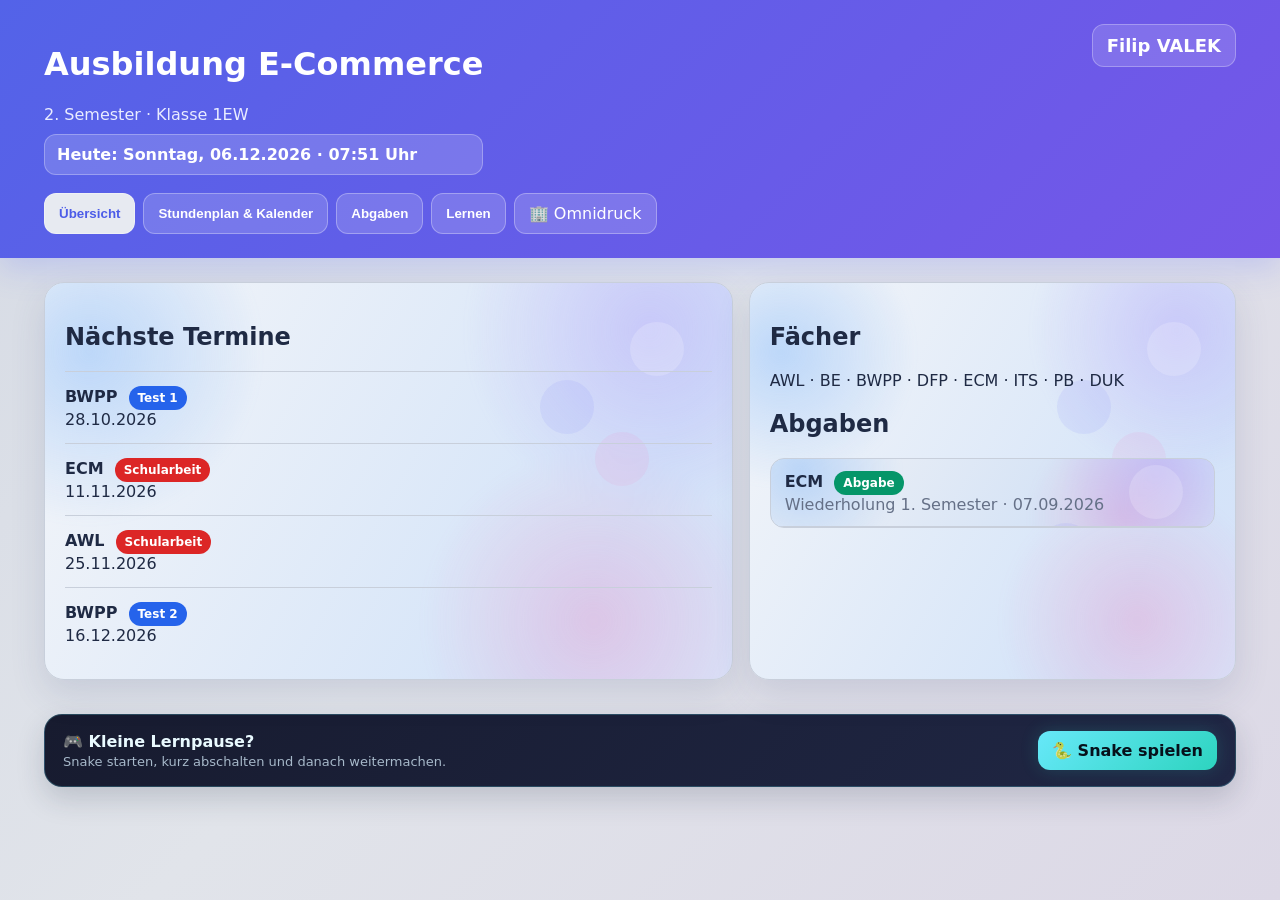
==== index.html @ d0935b9e "Make animated panel backgrounds clearly visible" ====
<!DOCTYPE html>
<html lang="de">
<head>
<meta charset="utf-8"><meta name="viewport" content="width=device-width,initial-scale=1">
<title>Ausbildung E-Commerce – Dashboard</title>
<style>
:root{--bg:#d9dee8;--panel:#e8ebf1;--panel2:#e0e4ec;--text:#1f2a44;--muted:#657087;--accent:#5b6cff;--accent2:#21b6a8;--line:#c8cfdb;--shadow:0 14px 35px rgba(54,74,120,.14);--c-test:#2563eb;--c-schularbeit:#dc2626;--c-praesentation:#7c3aed;--c-pruefung:#ea580c;--c-abgabe:#059669;--c-referat:#db2777;--c-projekt:#0891b2}
*{box-sizing:border-box}body{margin:0;font-family:Inter,system-ui,-apple-system,"Segoe UI",sans-serif;background:linear-gradient(135deg,#d5dae4 0%,#e1e4ea 48%,#dcd8e6 100%);color:var(--text);min-height:100vh}header{background:linear-gradient(135deg,#5363e8,#7556e8);color:#fff;box-shadow:0 10px 30px rgba(91,108,255,.22);padding:24px max(24px,calc((100vw - 1240px)/2 + 24px))}.toprow{display:flex;justify-content:space-between;gap:20px;align-items:flex-start}.student-name{font-weight:800;font-size:18px;background:rgba(255,255,255,.14);border:1px solid rgba(255,255,255,.28);padding:10px 14px;border-radius:12px}.today-box{margin-top:10px;background:rgba(255,255,255,.16);border:1px solid rgba(255,255,255,.28);border-radius:12px;padding:10px 12px;font-weight:700}.sub{color:#e9ecff}.wrap{max-width:1240px;margin:auto;padding:24px}.muted{color:var(--muted)}nav{display:flex;gap:8px;flex-wrap:wrap;margin-top:18px}.tab{background:rgba(255,255,255,.16);color:#fff;border:1px solid rgba(255,255,255,.3);padding:10px 14px;border-radius:12px;cursor:pointer;text-decoration:none;display:inline-block}.tab.active{background:#e7eaf1;color:#4c5ce8}.page{display:none!important}.page.active{display:block!important}#learn:not(.active){display:none!important}.grid{display:grid;grid-template-columns:repeat(12,1fr);gap:16px}.card{background:rgba(235,238,244,.97);border:1px solid var(--line);border-radius:20px;padding:20px;box-shadow:var(--shadow)}.s7{grid-column:span 7}.s5{grid-column:span 5}.s12{grid-column:span 12}@media(max-width:850px){.s7,.s5{grid-column:span 12}.toprow{flex-direction:column}.student-name{align-self:flex-start}}.item{padding:14px 0;border-top:1px solid var(--line)}.item:first-child{border-top:0}.type-badge{display:inline-block;padding:5px 9px;border-radius:999px;color:white;font-size:12px;font-weight:800;margin-left:6px}.type-test{background:var(--c-test)}.type-schularbeit{background:var(--c-schularbeit)}.type-praesentation{background:var(--c-praesentation)}.type-pruefung{background:var(--c-pruefung)}.type-abgabe{background:var(--c-abgabe)}.type-referat{background:var(--c-referat)}.type-projekt{background:var(--c-projekt)}.schedule{display:grid;grid-template-columns:1fr 1fr;gap:16px}@media(max-width:700px){.schedule{grid-template-columns:1fr}}.day{background:linear-gradient(180deg,#e9ecf2,#dfe4ec);border:1px solid var(--line);border-radius:18px;padding:16px}.day.today-day{outline:3px solid #5b6cff;box-shadow:0 0 0 5px rgba(91,108,255,.10)}.lesson{display:grid;grid-template-columns:110px 1fr;gap:8px;padding:10px 0;border-bottom:1px dashed #c6cdd9}.pause{background:#e9dfc5;color:#7d5d18;border-radius:10px;padding-left:8px}.free{background:#dce9e6;color:#3f716c;border-radius:10px;padding-left:8px}.subject-grid{display:grid;grid-template-columns:repeat(4,1fr);gap:14px}@media(max-width:900px){.subject-grid{grid-template-columns:repeat(2,1fr)}}@media(max-width:550px){.subject-grid{grid-template-columns:1fr}}.folder{background:linear-gradient(145deg,#e9ecf2,#dfe4ec);border:1px solid var(--line);border-radius:18px;padding:18px;cursor:pointer;box-shadow:0 8px 22px rgba(54,74,120,.09);transition:.18s}.folder:hover{transform:translateY(-2px);border-color:#9faaf3}.folder h3{margin:8px 0 4px;color:#4654ca}.subject-page{display:none}.subject-page.active{display:block}.category{background:#e5e8ef;border:1px solid var(--line);border-left:5px solid #7d89ff;border-radius:16px;padding:15px;margin-bottom:12px}.assignment,.study-card{background:#dfe4ec;border:1px solid var(--line);border-radius:14px;padding:16px;margin-top:10px}.overview-assignments{max-height:180px;overflow-y:auto;border:1px solid var(--line);border-radius:14px;background:#e1e5ed}.overview-link{display:block;padding:12px 14px;border-bottom:1px solid var(--line);text-decoration:none;color:var(--text);cursor:pointer}.overview-link:hover{background:#d8dee8}.calendar-wrap{margin-top:22px}.cal-head{display:flex;justify-content:space-between;align-items:center;gap:12px;flex-wrap:wrap}.search-box{margin-top:16px;padding:14px;background:#dfe4ec;border:1px solid var(--line);border-radius:16px}.search-row{display:flex;gap:8px;flex-wrap:wrap}.search-row input{flex:1;min-width:220px;border:1px solid var(--line);border-radius:11px;padding:10px 12px;font:inherit;color:var(--text);background:#e9ecf2}.search-results{margin-top:10px;display:grid;gap:8px}.search-result{background:#e5e8ef;border:1px solid var(--line);border-radius:12px;padding:10px 12px;cursor:pointer}.calendar{display:grid;grid-template-columns:repeat(7,1fr);gap:6px;margin-top:12px}.dow,.cell{padding:9px 6px;border-radius:10px;text-align:center}.dow{font-weight:800;color:#526083}.cell{background:#e7eaf0;border:1px solid var(--line);min-height:62px;position:relative}.cell.empty{background:transparent;border:none}.cell.weekend{background:#dfdbe8}.cell.holiday{background:#e7d3d6;border-color:#d6b7bc}.cell.schoolfree{background:#e9dfc6;border-color:#d4bf89}.cell.today{outline:3px solid #111827;outline-offset:1px}.cell.search-hit{outline:4px solid #f59e0b;outline-offset:2px}.today-label{display:block;font-size:9px;font-weight:900;margin-top:3px;color:#111827}.dot{display:block;font-size:10px;line-height:1.15;margin-top:4px}.event-label{display:inline-block;color:#fff;border-radius:7px;padding:3px 6px;margin-top:4px;cursor:pointer}.event-label:hover{filter:brightness(.92);transform:translateY(-1px)}.event-label.test{background:var(--c-test)}.event-label.schularbeit{background:var(--c-schularbeit)}.event-label.praesentation{background:var(--c-praesentation)}.event-label.pruefung{background:var(--c-pruefung)}.event-label.abgabe{background:var(--c-abgabe)}.legend{display:flex;gap:10px;flex-wrap:wrap;margin-top:12px;font-size:13px}.legend span{padding:5px 8px;border-radius:999px}.l-h{background:#e7d3d6}.l-s{background:#e9dfc6}.l-test{background:#dbeafe;color:#1d4ed8}.l-schularbeit{background:#fee2e2;color:#b91c1c}.l-praesentation{background:#e5dff5;color:#6d28d9}.l-pruefung{background:#f3dfcf;color:#c2410c}.l-abgabe{background:#d8ece4;color:#047857}.event-list{margin-top:16px;display:grid;gap:8px}.event-row{background:#e5e8ef;border:1px solid var(--line);border-radius:12px;padding:10px 12px}.event-row.clickable{cursor:pointer}.event-row.clickable:hover{background:#d8dee8;border-color:#aeb9ff}.event-details{display:none;margin-top:16px;background:linear-gradient(145deg,#e9ecf2,#dde2ea);border:2px solid #b8c1e4;border-radius:18px;padding:18px;box-shadow:0 10px 24px rgba(54,74,120,.12)}.event-details.open{display:block}.event-details h3{margin:0 0 8px;color:#35429d}.stoff-box{margin-top:12px;background:#e4e8ef;border:1px solid var(--line);border-left:5px solid var(--accent);border-radius:12px;padding:13px}.stoff-box ul{margin:8px 0 0;padding-left:20px}button{background:linear-gradient(135deg,#5b6cff,#7d5cff);border:0;color:#fff;padding:9px 13px;border-radius:11px;cursor:pointer;font-weight:700}button.secondary{background:#d8deea;color:#4350bd}.learn-hero{display:flex;justify-content:space-between;gap:16px;align-items:center;flex-wrap:wrap}.learn-hero p{max-width:760px}.learn-tools{display:grid;grid-template-columns:repeat(3,1fr);gap:14px;margin-top:16px}@media(max-width:800px){.learn-tools{grid-template-columns:1fr}}.tool-card{background:linear-gradient(145deg,#e9ecf2,#dfe4ec);border:1px solid var(--line);border-radius:16px;padding:16px}.tool-card h3{margin-top:0}.study-subject{display:none}.study-subject.active{display:block}.qa{border-top:1px solid var(--line);padding:12px 0}.qa:first-child{border-top:0}.answer{display:none;margin-top:8px;background:#dce7ee;border-left:4px solid var(--accent2);padding:10px 12px;border-radius:10px}.answer.open{display:block}.progress{height:10px;background:#d5dbe6;border-radius:999px;overflow:hidden}.progress>span{display:block;height:100%;background:linear-gradient(90deg,#5b6cff,#21b6a8)}.relax-footer{max-width:1240px;margin:10px auto 28px;padding:0 24px}.relax-inner{display:flex;justify-content:space-between;align-items:center;gap:14px;flex-wrap:wrap;background:linear-gradient(135deg,#171b2f,#202745);color:#e9faff;border:1px solid rgba(103,232,249,.22);border-radius:18px;padding:16px 18px;box-shadow:0 12px 28px rgba(31,42,68,.18)}.relax-copy b{display:block;font-size:16px}.relax-copy span{display:block;color:#a7b9ca;font-size:13px;margin-top:3px}.relax-btn{display:inline-block;text-decoration:none;color:#06111b;background:linear-gradient(135deg,#67e8f9,#2dd4bf);font-weight:900;border-radius:12px;padding:10px 14px;box-shadow:0 0 18px rgba(45,212,191,.18);transition:.18s}.relax-btn:hover{transform:translateY(-1px)}
/* Sichtbarere Animation nur auf den hellen Inhaltsflächen */
.card,.day,.folder,.category,.assignment,.study-card,.overview-assignments,.search-box,.search-result,.cell:not(.empty):not(.holiday):not(.schoolfree),.event-row,.event-details,.stoff-box,.tool-card{position:relative;isolation:isolate;overflow:hidden;background-image:linear-gradient(120deg,rgba(255,255,255,.48) 0%,rgba(191,219,254,.52) 28%,rgba(221,214,254,.50) 55%,rgba(251,207,232,.44) 78%,rgba(255,255,255,.48) 100%);background-size:280% 280%;animation:softPanelFlow 10s ease-in-out infinite}
.card::before,.day::before,.folder::before,.category::before,.assignment::before,.study-card::before,.overview-assignments::before,.search-box::before,.search-result::before,.cell:not(.empty):not(.holiday):not(.schoolfree)::before,.event-row::before,.event-details::before,.stoff-box::before,.tool-card::before{content:"";position:absolute;inset:-18%;z-index:-1;pointer-events:none;background:radial-gradient(circle at 18% 26%,rgba(96,165,250,.36),transparent 20%),radial-gradient(circle at 78% 22%,rgba(167,139,250,.32),transparent 22%),radial-gradient(circle at 72% 76%,rgba(244,114,182,.26),transparent 22%);filter:blur(5px);animation:softShapes 9s ease-in-out infinite alternate}
.card::after,.day::after,.folder::after,.category::after,.assignment::after,.study-card::after,.overview-assignments::after,.search-box::after,.search-result::after,.cell:not(.empty):not(.holiday):not(.schoolfree)::after,.event-row::after,.event-details::after,.stoff-box::after,.tool-card::after{content:"";position:absolute;width:54px;height:54px;border-radius:50%;right:7%;top:10%;z-index:-1;pointer-events:none;background:rgba(255,255,255,.18);box-shadow:-90px 58px 0 rgba(129,140,248,.13),-35px 110px 0 rgba(244,114,182,.10);animation:floatDots 8s ease-in-out infinite alternate}
.card>* , .day>* , .folder>* , .category>* , .assignment>* , .study-card>* , .overview-assignments>* , .search-box>* , .search-result>* , .cell>* , .event-row>* , .event-details>* , .stoff-box>* , .tool-card>*{position:relative;z-index:1}
@keyframes softPanelFlow{0%{background-position:0% 50%}50%{background-position:100% 45%}100%{background-position:0% 50%}}
@keyframes softShapes{0%{transform:translate3d(-4%,2%,0) scale(1)}50%{transform:translate3d(5%,-4%,0) scale(1.08)}100%{transform:translate3d(-2%,5%,0) scale(1.02)}}
@keyframes floatDots{0%{transform:translate3d(0,0,0) scale(.95)}100%{transform:translate3d(-24px,18px,0) scale(1.08)}}
@media(max-width:700px){.card,.day,.folder,.category,.assignment,.study-card,.overview-assignments,.search-box,.search-result,.cell:not(.empty):not(.holiday):not(.schoolfree),.event-row,.event-details,.stoff-box,.tool-card{animation-duration:13s}.card::before,.day::before,.folder::before,.category::before,.assignment::before,.study-card::before,.overview-assignments::before,.search-box::before,.search-result::before,.cell:not(.empty):not(.holiday):not(.schoolfree)::before,.event-row::before,.event-details::before,.stoff-box::before,.tool-card::before{animation-duration:12s;filter:blur(6px)}}
@media(prefers-reduced-motion:reduce){.card,.day,.folder,.category,.assignment,.study-card,.overview-assignments,.search-box,.search-result,.cell:not(.empty):not(.holiday):not(.schoolfree),.event-row,.event-details,.stoff-box,.tool-card,.card::before,.day::before,.folder::before,.category::before,.assignment::before,.study-card::before,.overview-assignments::before,.search-box::before,.search-result::before,.cell:not(.empty):not(.holiday):not(.schoolfree)::before,.event-row::before,.event-details::before,.stoff-box::before,.tool-card::before,.card::after,.day::after,.folder::after,.category::after,.assignment::after,.study-card::after,.overview-assignments::after,.search-box::after,.search-result::after,.cell:not(.empty):not(.holiday):not(.schoolfree)::after,.event-row::after,.event-details::after,.stoff-box::after,.tool-card::after{animation:none!important}}
</style>
</head>
<body>
<header><div class="toprow"><div><h1>Ausbildung E-Commerce</h1><div class="sub">2. Semester · Klasse 1EW</div><div class="today-box" id="todayBox">Heute wird geladen …</div></div><div class="student-name">Filip VALEK</div></div><nav><button class="tab active" onclick="showPage('home',this)">Übersicht</button><button class="tab" onclick="showPage('schedule',this)">Stundenplan & Kalender</button><button class="tab" onclick="showPage('assignments',this)">Abgaben</button><button class="tab" onclick="showPage('learn',this)">Lernen</button><a class="tab" href="company.html">🏢 Omnidruck</a></nav></header>
<div class="wrap">
<section id="home" class="page active"><div class="grid"><div class="card s7"><h2>Nächste Termine</h2><div class="item"><b>BWPP</b> <span class="type-badge type-test">Test 1</span><br>28.10.2026</div><div class="item"><b>ECM</b> <span class="type-badge type-schularbeit">Schularbeit</span><br>11.11.2026</div><div class="item"><b>AWL</b> <span class="type-badge type-schularbeit">Schularbeit</span><br>25.11.2026</div><div class="item"><b>BWPP</b> <span class="type-badge type-test">Test 2</span><br>16.12.2026</div></div><div class="card s5"><h2>Fächer</h2><p>AWL · BE · BWPP · DFP · ECM · ITS · PB · DUK</p><h2>Abgaben</h2><div class="overview-assignments"><a class="overview-link" onclick="goAssignment('ECM')"><b>ECM</b> <span class="type-badge type-abgabe">Abgabe</span><br><span class="muted">Wiederholung 1. Semester · 07.09.2026</span></a></div></div></div></section>
<section id="schedule" class="page"><div class="card"><h2>Stundenplan</h2><div class="schedule"><div class="day" id="mondayCard"><h3>Montag</h3><div class="lesson"><span>07:30–09:10</span><b>ECM</b></div><div class="lesson"><span>09:10–10:00</span><b>DFP</b></div><div class="lesson pause"><span>10:00–10:15</span><b>☕ Pause</b></div><div class="lesson"><span>10:15–11:05</span><b>BE</b></div><div class="lesson"><span>11:05–11:55</span><b>PB</b></div><div class="lesson free"><span>11:55–13:00</span><b>Freistunde</b></div><div class="lesson"><span>13:00–15:30</span><b>AWL</b></div></div><div class="day" id="wednesdayCard"><h3>Mittwoch</h3><div class="lesson"><span>07:30–08:20</span><b>ITS</b></div><div class="lesson"><span>08:20–10:00</span><b>ITS</b></div><div class="lesson pause"><span>10:00–10:15</span><b>☕ Pause</b></div><div class="lesson"><span>10:15–11:05</span><b>AWL</b></div><div class="lesson"><span>11:05–11:55</span><b>BWPP</b></div><div class="lesson free"><span>11:55–13:00</span><b>Freistunde</b></div><div class="lesson"><span>13:00–14:40</span><b>DUK</b></div></div></div>
<div class="calendar-wrap"><div class="cal-head"><div><h2 style="margin-bottom:4px">Österreich / Wien Kalender</h2><div class="muted">Schuljahr 2026/27 · Feiertage, Wiener Schulferien und deine Termine</div></div><div><button class="secondary" onclick="changeMonth(-1)">←</button> <button class="secondary" onclick="goToday()">Heute</button> <button class="secondary" onclick="changeMonth(1)">→</button></div></div><div class="search-box"><b>Termine suchen</b><div class="search-row"><input id="eventSearch" placeholder="z. B. Test, Schularbeit, BWPP, ECM …" onkeydown="if(event.key==='Enter')searchEvents()"><button onclick="searchEvents()">Suchen</button></div><div id="searchResults" class="search-results"></div></div><h3 id="monthTitle"></h3><div class="calendar" id="calendar"></div><div class="legend"><span class="l-h">Feiertag</span><span class="l-s">Schulfrei / Ferien</span><span class="l-test">Test</span><span class="l-schularbeit">Schularbeit</span><span class="l-praesentation">Präsentation</span><span class="l-pruefung">Prüfung</span><span class="l-abgabe">Abgabe</span></div><div class="event-list" id="eventList"></div><div id="eventDetails" class="event-details"><h3 id="detailTitle"></h3><div id="detailMeta" class="muted"></div><div class="stoff-box"><b>📚 Prüfungsstoff</b><div id="detailStoff"></div></div><div style="margin-top:12px"><button id="detailLearnBtn" onclick="goLearnFromEvent()">Zum Lernen</button> <button class="secondary" onclick="closeEventDetails()">Schließen</button></div></div></div></div></section>
<section id="assignments" class="page"><div id="folders"><h2>Abgaben nach Fach</h2><div class="subject-grid" id="assignmentFolders"></div></div><div id="subjectView" class="subject-page"><button class="secondary" onclick="closeSubject()">← Zurück</button><h2 id="subjectTitle"></h2><div class="category"><h3>📌 Offene Abgaben</h3><div class="muted">Keine offenen Abgaben gespeichert.</div></div><div class="category"><h3>✅ Erledigte Abgaben</h3><div id="doneAssignments"></div></div><div class="category"><h3>📝 Übungen / Arbeitsblätter</h3><div class="muted">Noch keine Übungen gespeichert.</div></div><div class="category"><h3>📚 Unterlagen / Lernstoff</h3><div class="muted">Noch keine Unterlagen gespeichert.</div></div><div class="category"><h3>💡 Lösungen / Antworten</h3><div id="solutions"></div></div></div></section>
<section id="learn" class="page"><div class="card"><div class="learn-hero"><div><h2>🎓 Lernzentrum</h2><p class="muted">Hier sammelst du den Lernstoff aus deinen Schulunterlagen. Ich kann daraus später Lernzettel, Karteikarten, Fragen, Probeprüfungen und Wiederholungen vorbereiten und diese Seite aktualisieren.</p></div><button onclick="openStudySubject('ECM')">Mit ECM starten</button></div><div class="learn-tools"><div class="tool-card"><h3>📚 Lernstoff</h3><p class="muted">Zusammenfassungen, Begriffe und Themen aus deinen Unterlagen.</p></div><div class="tool-card"><h3>🧠 Üben</h3><p class="muted">Offene Fragen, Karteikarten und Wiederholungsfragen.</p></div><div class="tool-card"><h3>📝 Probeprüfung</h3><p class="muted">Prüfungen mit Lösungen, passend zu deinem gespeicherten Stoff.</p></div></div><h2 style="margin-top:24px">Fächer</h2><div class="subject-grid" id="studyFolders"></div></div>
<div id="studySubjectView" class="study-subject card" style="margin-top:16px"><button class="secondary" onclick="closeStudySubject()">← Zurück zu allen Fächern</button><h2 id="studyTitle"></h2><div class="grid"><div class="card s5"><h3>Lernstatus</h3><div class="progress"><span id="studyProgress" style="width:0%"></span></div><p id="studyProgressText" class="muted">Noch kein Lernfortschritt gespeichert.</p><h3>Nächster Termin</h3><div id="nextStudyEvent" class="muted">Noch kein Termin.</div></div><div class="card s7"><h3>Verfügbare Lernpakete</h3><div id="studyPackages"></div></div></div><div class="category" style="margin-top:16px"><h3>🧠 Fragen zum Üben</h3><div id="studyQuestions"></div></div></div></section>
</div>
<footer class="relax-footer"><div class="relax-inner"><div class="relax-copy"><b>🎮 Kleine Lernpause?</b><span>Snake starten, kurz abschalten und danach weitermachen.</span></div><a class="relax-btn" href="snake.html">🐍 Snake spielen</a></div></footer>
<script>
const subjects=['AWL','BE','BWPP','DFP','ECM','ITS','PB','DUK'];
const holidays={'2026-10-26':'Nationalfeiertag','2026-11-01':'Allerheiligen','2026-12-08':'Mariä Empfängnis','2026-12-25':'Christtag','2026-12-26':'Stefanitag','2027-01-01':'Neujahr','2027-01-06':'Heilige Drei Könige','2027-03-29':'Ostermontag','2027-05-01':'Staatsfeiertag','2027-05-06':'Christi Himmelfahrt','2027-05-17':'Pfingstmontag','2027-05-27':'Fronleichnam','2027-08-15':'Mariä Himmelfahrt'};
const schoolRanges=[['2026-10-27','2026-10-31','Herbstferien'],['2026-11-02','2026-11-02','Allerseelen – schulfrei'],['2026-12-24','2027-01-06','Weihnachtsferien'],['2027-02-01','2027-02-06','Semesterferien Wien'],['2027-03-20','2027-03-29','Osterferien'],['2027-05-15','2027-05-17','Pfingstferien'],['2027-07-03','2027-09-05','Sommerferien Wien']];
const events={'2026-09-07':{title:'ECM Abgabe',type:'abgabe',subject:'ECM',stoff:['Wiederholung 1. Semester']},'2026-10-28':{title:'BWPP Test 1',type:'test',subject:'BWPP',stoff:[]},'2026-11-11':{title:'ECM Schularbeit',type:'schularbeit',subject:'ECM',stoff:[]},'2026-11-25':{title:'AWL Schularbeit',type:'schularbeit',subject:'AWL',stoff:[]},'2026-12-16':{title:'BWPP Test 2',type:'test',subject:'BWPP',stoff:[]}};
const studyData={ECM:{progress:10,next:'11.11.2026 · Schularbeit',packages:['Wiederholung 1. Semester','15 Wiederholungsfragen','Lösungen zu den Wiederholungsfragen'],questions:[['Was ist Webtracking?','Webtracking bedeutet, dass man beobachtet, wie sich Besucher auf einer Website verhalten, z. B. welche Seiten sie besuchen oder wo sie klicken.'],['Wofür steht AIDA?','Attention, Interest, Desire, Action.'],['Was ist eine Buyer Persona?','Eine erfundene Beispielperson, die einen typischen Kunden darstellt.'],['Was bedeutet Barrierefreiheit im Web?','Eine Website soll auch von Menschen mit Einschränkungen möglichst problemlos genutzt werden können.'],['Was ist strategisches Marketing?','Strategisches Marketing beschäftigt sich mit langfristigen Marketingzielen und Entscheidungen, z. B. Zielgruppe und Positionierung.']]}};
const monthNames=['Jänner','Februar','März','April','Mai','Juni','Juli','August','September','Oktober','November','Dezember'];
function viennaNow(){const parts=new Intl.DateTimeFormat('en-CA',{timeZone:'Europe/Vienna',year:'numeric',month:'2-digit',day:'2-digit',weekday:'long',hour:'2-digit',minute:'2-digit',hour12:false}).formatToParts(new Date());const o={};parts.forEach(p=>o[p.type]=p.value);return o}function todayISO(){const p=viennaNow();return `${p.year}-${p.month}-${p.day}`}function updateToday(){const p=viennaNow();const deDay=new Intl.DateTimeFormat('de-AT',{timeZone:'Europe/Vienna',weekday:'long'}).format(new Date());document.getElementById('todayBox').textContent=`Heute: ${deDay}, ${p.day}.${p.month}.${p.year} · ${p.hour}:${p.minute} Uhr`;document.getElementById('mondayCard').classList.toggle('today-day',deDay==='Montag');document.getElementById('wednesdayCard').classList.toggle('today-day',deDay==='Mittwoch')}
const p0=viennaNow();let calDate=new Date(Number(p0.year),Number(p0.month)-1,1),searchTarget=null,currentEventDate=null;
function iso(y,m,d){return `${y}-${String(m+1).padStart(2,'0')}-${String(d).padStart(2,'0')}`}function schoolLabel(x){for(const r of schoolRanges)if(x>=r[0]&&x<=r[1])return r[2];return''}
function renderCal(){const y=calDate.getFullYear(),m=calDate.getMonth(),today=todayISO();document.getElementById('monthTitle').textContent=monthNames[m]+' '+y;const c=document.getElementById('calendar');c.innerHTML=['Mo','Di','Mi','Do','Fr','Sa','So'].map(x=>`<div class="dow">${x}</div>`).join('');let first=new Date(y,m,1).getDay();first=first===0?6:first-1;for(let i=0;i<first;i++)c.innerHTML+='<div class="cell empty"></div>';const days=new Date(y,m+1,0).getDate();let rows=[];for(let d=1;d<=days;d++){const key=iso(y,m,d),date=new Date(y,m,d),weekend=[0,6].includes(date.getDay()),h=holidays[key],s=schoolLabel(key),e=events[key];let cls='cell'+(weekend?' weekend':'')+(h?' holiday':'')+(s?' schoolfree':'')+(key===today?' today':'')+(key===searchTarget?' search-hit':'');let inner=`<b>${d}</b>${key===today?'<span class="today-label">HEUTE</span>':''}`;if(h){inner+=`<span class="dot">${h}</span>`;rows.push({day:d,label:h,key:null})}if(s){inner+=`<span class="dot">${s}</span>`;rows.push({day:d,label:s,key:null})}if(e){inner+=`<span class="event-label ${e.type}" onclick="showEventDetails('${key}');event.stopPropagation()">${e.title}</span>`;rows.push({day:d,label:e.title,key})}c.innerHTML+=`<div class="${cls}">${inner}</div>`}document.getElementById('eventList').innerHTML=rows.length?rows.map(x=>`<div class="event-row ${x.key?'clickable':''}" ${x.key?`onclick="showEventDetails('${x.key}')"`:''}><b>${x.day}. ${monthNames[m]}</b> · ${x.label}${x.key?'<br><span class="muted">Anklicken für Prüfungsstoff</span>':''}</div>`).join(''):'<div class="muted">Keine Termine in diesem Monat.</div>'}
function showEventDetails(date){const e=events[date];if(!e)return;currentEventDate=date;document.getElementById('detailTitle').textContent=e.title;document.getElementById('detailMeta').textContent=`${formatDate(date)} · ${e.subject||''}`;document.getElementById('detailStoff').innerHTML=e.stoff&&e.stoff.length?`<ul>${e.stoff.map(s=>`<li>${s}</li>`).join('')}</ul>`:'<p class="muted">Der Prüfungsstoff wurde noch nicht eingetragen. Sobald du mir den Stoff oder die Unterlagen schickst, trage ich ihn hier ein.</p>';document.getElementById('detailLearnBtn').style.display=e.subject?'inline-block':'none';document.getElementById('eventDetails').classList.add('open');document.getElementById('eventDetails').scrollIntoView({behavior:'smooth',block:'nearest'})}
function closeEventDetails(){document.getElementById('eventDetails').classList.remove('open');currentEventDate=null}function goLearnFromEvent(){if(!currentEventDate)return;const e=events[currentEventDate];const tabs=document.querySelectorAll('.tab');showPage('learn',tabs[3]);openStudySubject(e.subject)}
function changeMonth(n){searchTarget=null;closeEventDetails();calDate=new Date(calDate.getFullYear(),calDate.getMonth()+n,1);renderCal()}function goToday(){searchTarget=todayISO();const p=viennaNow();calDate=new Date(Number(p.year),Number(p.month)-1,1);renderCal()}
function searchEvents(){const q=document.getElementById('eventSearch').value.trim().toLowerCase(),box=document.getElementById('searchResults');if(!q){box.innerHTML='<div class="muted">Bitte einen Suchbegriff eingeben.</div>';return}const hits=Object.entries(events).filter(([d,e])=>(e.title+' '+e.type+' '+e.subject+' '+(e.stoff||[]).join(' ')+' '+d).toLowerCase().includes(q));box.innerHTML=hits.length?hits.map(([d,e])=>`<div class="search-result" onclick="jumpToEvent('${d}')"><b>${e.title}</b><br><span class="muted">${formatDate(d)}</span></div>`).join(''):'<div class="muted">Keine passenden Termine gefunden.</div>'}function jumpToEvent(d){const [y,m]=d.split('-').map(Number);calDate=new Date(y,m-1,1);searchTarget=d;renderCal();showEventDetails(d)}function formatDate(d){const [y,m,day]=d.split('-');return `${day}.${m}.${y}`}
function showPage(id,btn){document.querySelectorAll('.page').forEach(x=>x.classList.remove('active'));document.querySelectorAll('.tab').forEach(x=>x.classList.remove('active'));document.getElementById(id).classList.add('active');if(btn)btn.classList.add('active');if(id==='assignments')closeSubject();if(id==='learn')closeStudySubject()}
function renderFolders(){document.getElementById('assignmentFolders').innerHTML=subjects.map(s=>`<div class="folder" onclick="openSubject('${s}')">📁<h3>${s}</h3><div class="muted">${s==='ECM'?'1 Eintrag':'0 Einträge'}</div></div>`).join('');document.getElementById('studyFolders').innerHTML=subjects.map(s=>`<div class="folder" onclick="openStudySubject('${s}')">🎓<h3>${s}</h3><div class="muted">${studyData[s]?'Lernmaterial vorhanden':'Noch kein Lernmaterial'}</div></div>`).join('')}
function openSubject(s){document.getElementById('folders').style.display='none';document.getElementById('subjectView').classList.add('active');document.getElementById('subjectTitle').textContent='📁 '+s;document.getElementById('doneAssignments').innerHTML=s==='ECM'?'<div class="assignment" id="ecmAssignment"><b>Wiederholung 1. Semester 2026</b><br><span class="muted">Abgabe 07.09.2026 · erledigt</span></div>':'<span class="muted">Noch keine erledigten Abgaben.</span>';document.getElementById('solutions').innerHTML=s==='ECM'?'<span class="muted">Antworten zu den 15 ECM-Fragen vorhanden.</span>':'<span class="muted">Noch keine Lösungen gespeichert.</span>'}function closeSubject(){document.getElementById('folders').style.display='block';document.getElementById('subjectView').classList.remove('active')}function goAssignment(s){const tabs=document.querySelectorAll('.tab');showPage('assignments',tabs[2]);openSubject(s)}
function openStudySubject(s){document.getElementById('studyFolders').parentElement.parentElement.style.display='none';document.getElementById('studySubjectView').classList.add('active');document.getElementById('studyTitle').textContent='🎓 '+s+' lernen';const d=studyData[s];document.getElementById('studyProgress').style.width=(d?d.progress:0)+'%';document.getElementById('studyProgressText').textContent=d?`${d.progress}% vorbereitet`:'Noch kein Lernfortschritt gespeichert.';document.getElementById('nextStudyEvent').textContent=d?d.next:'Noch kein Termin.';document.getElementById('studyPackages').innerHTML=d?d.packages.map(x=>`<div class="study-card">📘 ${x}</div>`).join(''):'<div class="muted">Sobald du mir Unterlagen zu diesem Fach schickst, kann ich hier Lernpakete vorbereiten.</div>';document.getElementById('studyQuestions').innerHTML=d?d.questions.map((q,i)=>`<div class="qa"><b>${i+1}. ${q[0]}</b><br><button class="secondary" onclick="toggleAnswer('ans${i}')">Antwort anzeigen</button><div class="answer" id="ans${i}">${q[1]}</div></div>`).join(''):'<div class="muted">Noch keine Übungsfragen vorhanden.</div>'}function closeStudySubject(){const main=document.getElementById('studyFolders').parentElement.parentElement;if(main)main.style.display='block';document.getElementById('studySubjectView').classList.remove('active')}function toggleAnswer(id){document.getElementById(id).classList.toggle('open')}
renderFolders();updateToday();renderCal();setInterval(()=>{updateToday();renderCal()},60000);
</script>
</body></html>
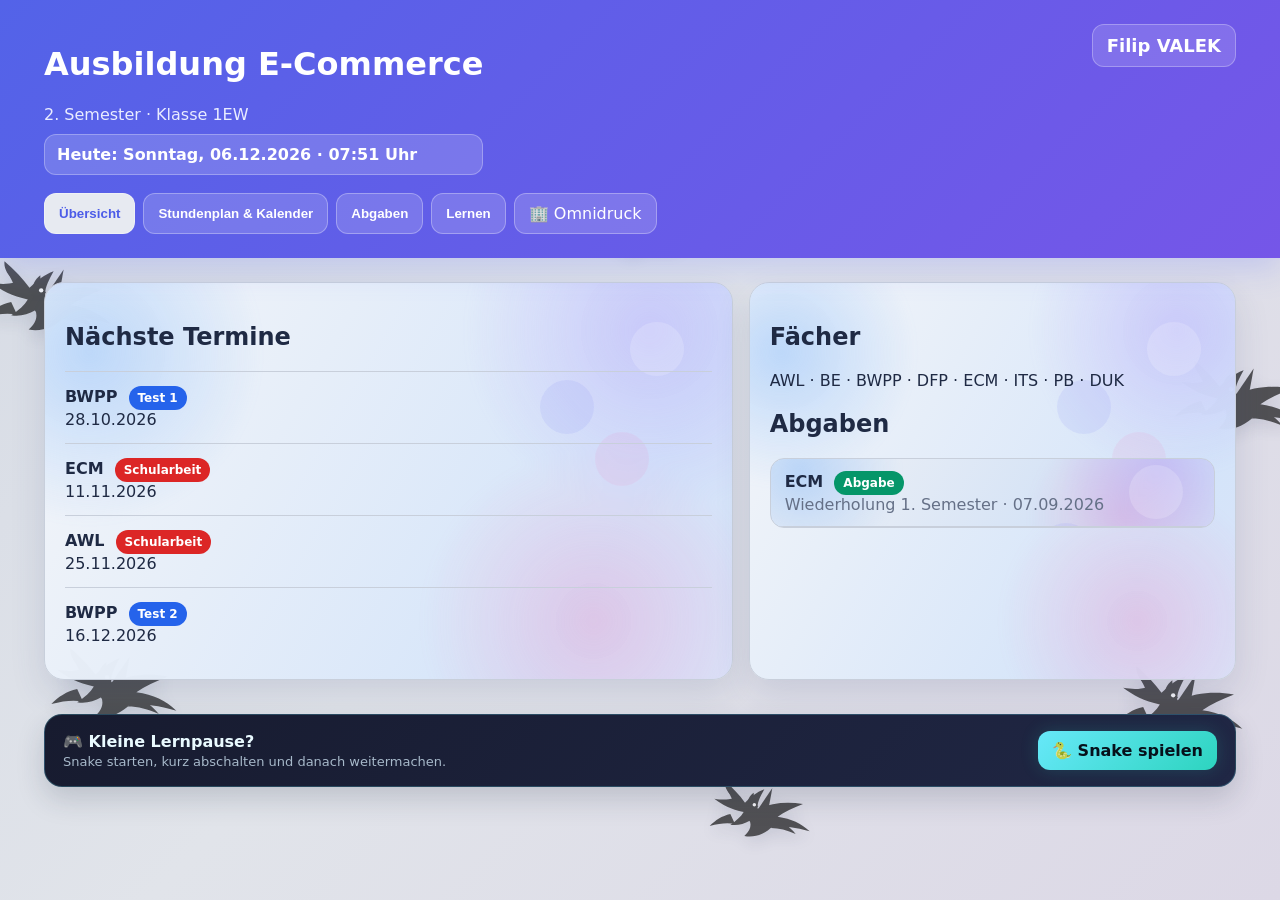
==== commit c185fc02: "Add visible animated CSS SVG dragons" ====
--- a/index.html
+++ b/index.html
@@ -5,20 +5,18 @@
 <title>Ausbildung E-Commerce – Dashboard</title>
 <style>
 :root{--bg:#d9dee8;--panel:#e8ebf1;--panel2:#e0e4ec;--text:#1f2a44;--muted:#657087;--accent:#5b6cff;--accent2:#21b6a8;--line:#c8cfdb;--shadow:0 14px 35px rgba(54,74,120,.14);--c-test:#2563eb;--c-schularbeit:#dc2626;--c-praesentation:#7c3aed;--c-pruefung:#ea580c;--c-abgabe:#059669;--c-referat:#db2777;--c-projekt:#0891b2}
-*{box-sizing:border-box}body{margin:0;font-family:Inter,system-ui,-apple-system,"Segoe UI",sans-serif;background:linear-gradient(135deg,#d5dae4 0%,#e1e4ea 48%,#dcd8e6 100%);color:var(--text);min-height:100vh}header{background:linear-gradient(135deg,#5363e8,#7556e8);color:#fff;box-shadow:0 10px 30px rgba(91,108,255,.22);padding:24px max(24px,calc((100vw - 1240px)/2 + 24px))}.toprow{display:flex;justify-content:space-between;gap:20px;align-items:flex-start}.student-name{font-weight:800;font-size:18px;background:rgba(255,255,255,.14);border:1px solid rgba(255,255,255,.28);padding:10px 14px;border-radius:12px}.today-box{margin-top:10px;background:rgba(255,255,255,.16);border:1px solid rgba(255,255,255,.28);border-radius:12px;padding:10px 12px;font-weight:700}.sub{color:#e9ecff}.wrap{max-width:1240px;margin:auto;padding:24px}.muted{color:var(--muted)}nav{display:flex;gap:8px;flex-wrap:wrap;margin-top:18px}.tab{background:rgba(255,255,255,.16);color:#fff;border:1px solid rgba(255,255,255,.3);padding:10px 14px;border-radius:12px;cursor:pointer;text-decoration:none;display:inline-block}.tab.active{background:#e7eaf1;color:#4c5ce8}.page{display:none!important}.page.active{display:block!important}#learn:not(.active){display:none!important}.grid{display:grid;grid-template-columns:repeat(12,1fr);gap:16px}.card{background:rgba(235,238,244,.97);border:1px solid var(--line);border-radius:20px;padding:20px;box-shadow:var(--shadow)}.s7{grid-column:span 7}.s5{grid-column:span 5}.s12{grid-column:span 12}@media(max-width:850px){.s7,.s5{grid-column:span 12}.toprow{flex-direction:column}.student-name{align-self:flex-start}}.item{padding:14px 0;border-top:1px solid var(--line)}.item:first-child{border-top:0}.type-badge{display:inline-block;padding:5px 9px;border-radius:999px;color:white;font-size:12px;font-weight:800;margin-left:6px}.type-test{background:var(--c-test)}.type-schularbeit{background:var(--c-schularbeit)}.type-praesentation{background:var(--c-praesentation)}.type-pruefung{background:var(--c-pruefung)}.type-abgabe{background:var(--c-abgabe)}.type-referat{background:var(--c-referat)}.type-projekt{background:var(--c-projekt)}.schedule{display:grid;grid-template-columns:1fr 1fr;gap:16px}@media(max-width:700px){.schedule{grid-template-columns:1fr}}.day{background:linear-gradient(180deg,#e9ecf2,#dfe4ec);border:1px solid var(--line);border-radius:18px;padding:16px}.day.today-day{outline:3px solid #5b6cff;box-shadow:0 0 0 5px rgba(91,108,255,.10)}.lesson{display:grid;grid-template-columns:110px 1fr;gap:8px;padding:10px 0;border-bottom:1px dashed #c6cdd9}.pause{background:#e9dfc5;color:#7d5d18;border-radius:10px;padding-left:8px}.free{background:#dce9e6;color:#3f716c;border-radius:10px;padding-left:8px}.subject-grid{display:grid;grid-template-columns:repeat(4,1fr);gap:14px}@media(max-width:900px){.subject-grid{grid-template-columns:repeat(2,1fr)}}@media(max-width:550px){.subject-grid{grid-template-columns:1fr}}.folder{background:linear-gradient(145deg,#e9ecf2,#dfe4ec);border:1px solid var(--line);border-radius:18px;padding:18px;cursor:pointer;box-shadow:0 8px 22px rgba(54,74,120,.09);transition:.18s}.folder:hover{transform:translateY(-2px);border-color:#9faaf3}.folder h3{margin:8px 0 4px;color:#4654ca}.subject-page{display:none}.subject-page.active{display:block}.category{background:#e5e8ef;border:1px solid var(--line);border-left:5px solid #7d89ff;border-radius:16px;padding:15px;margin-bottom:12px}.assignment,.study-card{background:#dfe4ec;border:1px solid var(--line);border-radius:14px;padding:16px;margin-top:10px}.overview-assignments{max-height:180px;overflow-y:auto;border:1px solid var(--line);border-radius:14px;background:#e1e5ed}.overview-link{display:block;padding:12px 14px;border-bottom:1px solid var(--line);text-decoration:none;color:var(--text);cursor:pointer}.overview-link:hover{background:#d8dee8}.calendar-wrap{margin-top:22px}.cal-head{display:flex;justify-content:space-between;align-items:center;gap:12px;flex-wrap:wrap}.search-box{margin-top:16px;padding:14px;background:#dfe4ec;border:1px solid var(--line);border-radius:16px}.search-row{display:flex;gap:8px;flex-wrap:wrap}.search-row input{flex:1;min-width:220px;border:1px solid var(--line);border-radius:11px;padding:10px 12px;font:inherit;color:var(--text);background:#e9ecf2}.search-results{margin-top:10px;display:grid;gap:8px}.search-result{background:#e5e8ef;border:1px solid var(--line);border-radius:12px;padding:10px 12px;cursor:pointer}.calendar{display:grid;grid-template-columns:repeat(7,1fr);gap:6px;margin-top:12px}.dow,.cell{padding:9px 6px;border-radius:10px;text-align:center}.dow{font-weight:800;color:#526083}.cell{background:#e7eaf0;border:1px solid var(--line);min-height:62px;position:relative}.cell.empty{background:transparent;border:none}.cell.weekend{background:#dfdbe8}.cell.holiday{background:#e7d3d6;border-color:#d6b7bc}.cell.schoolfree{background:#e9dfc6;border-color:#d4bf89}.cell.today{outline:3px solid #111827;outline-offset:1px}.cell.search-hit{outline:4px solid #f59e0b;outline-offset:2px}.today-label{display:block;font-size:9px;font-weight:900;margin-top:3px;color:#111827}.dot{display:block;font-size:10px;line-height:1.15;margin-top:4px}.event-label{display:inline-block;color:#fff;border-radius:7px;padding:3px 6px;margin-top:4px;cursor:pointer}.event-label:hover{filter:brightness(.92);transform:translateY(-1px)}.event-label.test{background:var(--c-test)}.event-label.schularbeit{background:var(--c-schularbeit)}.event-label.praesentation{background:var(--c-praesentation)}.event-label.pruefung{background:var(--c-pruefung)}.event-label.abgabe{background:var(--c-abgabe)}.legend{display:flex;gap:10px;flex-wrap:wrap;margin-top:12px;font-size:13px}.legend span{padding:5px 8px;border-radius:999px}.l-h{background:#e7d3d6}.l-s{background:#e9dfc6}.l-test{background:#dbeafe;color:#1d4ed8}.l-schularbeit{background:#fee2e2;color:#b91c1c}.l-praesentation{background:#e5dff5;color:#6d28d9}.l-pruefung{background:#f3dfcf;color:#c2410c}.l-abgabe{background:#d8ece4;color:#047857}.event-list{margin-top:16px;display:grid;gap:8px}.event-row{background:#e5e8ef;border:1px solid var(--line);border-radius:12px;padding:10px 12px}.event-row.clickable{cursor:pointer}.event-row.clickable:hover{background:#d8dee8;border-color:#aeb9ff}.event-details{display:none;margin-top:16px;background:linear-gradient(145deg,#e9ecf2,#dde2ea);border:2px solid #b8c1e4;border-radius:18px;padding:18px;box-shadow:0 10px 24px rgba(54,74,120,.12)}.event-details.open{display:block}.event-details h3{margin:0 0 8px;color:#35429d}.stoff-box{margin-top:12px;background:#e4e8ef;border:1px solid var(--line);border-left:5px solid var(--accent);border-radius:12px;padding:13px}.stoff-box ul{margin:8px 0 0;padding-left:20px}button{background:linear-gradient(135deg,#5b6cff,#7d5cff);border:0;color:#fff;padding:9px 13px;border-radius:11px;cursor:pointer;font-weight:700}button.secondary{background:#d8deea;color:#4350bd}.learn-hero{display:flex;justify-content:space-between;gap:16px;align-items:center;flex-wrap:wrap}.learn-hero p{max-width:760px}.learn-tools{display:grid;grid-template-columns:repeat(3,1fr);gap:14px;margin-top:16px}@media(max-width:800px){.learn-tools{grid-template-columns:1fr}}.tool-card{background:linear-gradient(145deg,#e9ecf2,#dfe4ec);border:1px solid var(--line);border-radius:16px;padding:16px}.tool-card h3{margin-top:0}.study-subject{display:none}.study-subject.active{display:block}.qa{border-top:1px solid var(--line);padding:12px 0}.qa:first-child{border-top:0}.answer{display:none;margin-top:8px;background:#dce7ee;border-left:4px solid var(--accent2);padding:10px 12px;border-radius:10px}.answer.open{display:block}.progress{height:10px;background:#d5dbe6;border-radius:999px;overflow:hidden}.progress>span{display:block;height:100%;background:linear-gradient(90deg,#5b6cff,#21b6a8)}.relax-footer{max-width:1240px;margin:10px auto 28px;padding:0 24px}.relax-inner{display:flex;justify-content:space-between;align-items:center;gap:14px;flex-wrap:wrap;background:linear-gradient(135deg,#171b2f,#202745);color:#e9faff;border:1px solid rgba(103,232,249,.22);border-radius:18px;padding:16px 18px;box-shadow:0 12px 28px rgba(31,42,68,.18)}.relax-copy b{display:block;font-size:16px}.relax-copy span{display:block;color:#a7b9ca;font-size:13px;margin-top:3px}.relax-btn{display:inline-block;text-decoration:none;color:#06111b;background:linear-gradient(135deg,#67e8f9,#2dd4bf);font-weight:900;border-radius:12px;padding:10px 14px;box-shadow:0 0 18px rgba(45,212,191,.18);transition:.18s}.relax-btn:hover{transform:translateY(-1px)}
-/* Sichtbarere Animation nur auf den hellen Inhaltsflächen */
-.card,.day,.folder,.category,.assignment,.study-card,.overview-assignments,.search-box,.search-result,.cell:not(.empty):not(.holiday):not(.schoolfree),.event-row,.event-details,.stoff-box,.tool-card{position:relative;isolation:isolate;overflow:hidden;background-image:linear-gradient(120deg,rgba(255,255,255,.48) 0%,rgba(191,219,254,.52) 28%,rgba(221,214,254,.50) 55%,rgba(251,207,232,.44) 78%,rgba(255,255,255,.48) 100%);background-size:280% 280%;animation:softPanelFlow 10s ease-in-out infinite}
-.card::before,.day::before,.folder::before,.category::before,.assignment::before,.study-card::before,.overview-assignments::before,.search-box::before,.search-result::before,.cell:not(.empty):not(.holiday):not(.schoolfree)::before,.event-row::before,.event-details::before,.stoff-box::before,.tool-card::before{content:"";position:absolute;inset:-18%;z-index:-1;pointer-events:none;background:radial-gradient(circle at 18% 26%,rgba(96,165,250,.36),transparent 20%),radial-gradient(circle at 78% 22%,rgba(167,139,250,.32),transparent 22%),radial-gradient(circle at 72% 76%,rgba(244,114,182,.26),transparent 22%);filter:blur(5px);animation:softShapes 9s ease-in-out infinite alternate}
-.card::after,.day::after,.folder::after,.category::after,.assignment::after,.study-card::after,.overview-assignments::after,.search-box::after,.search-result::after,.cell:not(.empty):not(.holiday):not(.schoolfree)::after,.event-row::after,.event-details::after,.stoff-box::after,.tool-card::after{content:"";position:absolute;width:54px;height:54px;border-radius:50%;right:7%;top:10%;z-index:-1;pointer-events:none;background:rgba(255,255,255,.18);box-shadow:-90px 58px 0 rgba(129,140,248,.13),-35px 110px 0 rgba(244,114,182,.10);animation:floatDots 8s ease-in-out infinite alternate}
-.card>* , .day>* , .folder>* , .category>* , .assignment>* , .study-card>* , .overview-assignments>* , .search-box>* , .search-result>* , .cell>* , .event-row>* , .event-details>* , .stoff-box>* , .tool-card>*{position:relative;z-index:1}
-@keyframes softPanelFlow{0%{background-position:0% 50%}50%{background-position:100% 45%}100%{background-position:0% 50%}}
-@keyframes softShapes{0%{transform:translate3d(-4%,2%,0) scale(1)}50%{transform:translate3d(5%,-4%,0) scale(1.08)}100%{transform:translate3d(-2%,5%,0) scale(1.02)}}
-@keyframes floatDots{0%{transform:translate3d(0,0,0) scale(.95)}100%{transform:translate3d(-24px,18px,0) scale(1.08)}}
-@media(max-width:700px){.card,.day,.folder,.category,.assignment,.study-card,.overview-assignments,.search-box,.search-result,.cell:not(.empty):not(.holiday):not(.schoolfree),.event-row,.event-details,.stoff-box,.tool-card{animation-duration:13s}.card::before,.day::before,.folder::before,.category::before,.assignment::before,.study-card::before,.overview-assignments::before,.search-box::before,.search-result::before,.cell:not(.empty):not(.holiday):not(.schoolfree)::before,.event-row::before,.event-details::before,.stoff-box::before,.tool-card::before{animation-duration:12s;filter:blur(6px)}}
-@media(prefers-reduced-motion:reduce){.card,.day,.folder,.category,.assignment,.study-card,.overview-assignments,.search-box,.search-result,.cell:not(.empty):not(.holiday):not(.schoolfree),.event-row,.event-details,.stoff-box,.tool-card,.card::before,.day::before,.folder::before,.category::before,.assignment::before,.study-card::before,.overview-assignments::before,.search-box::before,.search-result::before,.cell:not(.empty):not(.holiday):not(.schoolfree)::before,.event-row::before,.event-details::before,.stoff-box::before,.tool-card::before,.card::after,.day::after,.folder::after,.category::after,.assignment::after,.study-card::after,.overview-assignments::after,.search-box::after,.search-result::after,.cell:not(.empty):not(.holiday):not(.schoolfree)::after,.event-row::after,.event-details::after,.stoff-box::after,.tool-card::after{animation:none!important}}
+*{box-sizing:border-box}body{margin:0;font-family:Inter,system-ui,-apple-system,"Segoe UI",sans-serif;background:linear-gradient(135deg,#d5dae4 0%,#e1e4ea 48%,#dcd8e6 100%);color:var(--text);min-height:100vh;position:relative;overflow-x:hidden}header{background:linear-gradient(135deg,#5363e8,#7556e8);color:#fff;box-shadow:0 10px 30px rgba(91,108,255,.22);padding:24px max(24px,calc((100vw - 1240px)/2 + 24px));position:relative;z-index:3}.toprow{display:flex;justify-content:space-between;gap:20px;align-items:flex-start}.student-name{font-weight:800;font-size:18px;background:rgba(255,255,255,.14);border:1px solid rgba(255,255,255,.28);padding:10px 14px;border-radius:12px}.today-box{margin-top:10px;background:rgba(255,255,255,.16);border:1px solid rgba(255,255,255,.28);border-radius:12px;padding:10px 12px;font-weight:700}.sub{color:#e9ecff}.wrap{max-width:1240px;margin:auto;padding:24px;position:relative;z-index:2}.muted{color:var(--muted)}nav{display:flex;gap:8px;flex-wrap:wrap;margin-top:18px}.tab{background:rgba(255,255,255,.16);color:#fff;border:1px solid rgba(255,255,255,.3);padding:10px 14px;border-radius:12px;cursor:pointer;text-decoration:none;display:inline-block}.tab.active{background:#e7eaf1;color:#4c5ce8}.page{display:none!important}.page.active{display:block!important}#learn:not(.active){display:none!important}.grid{display:grid;grid-template-columns:repeat(12,1fr);gap:16px}.card{background:rgba(235,238,244,.97);border:1px solid var(--line);border-radius:20px;padding:20px;box-shadow:var(--shadow)}.s7{grid-column:span 7}.s5{grid-column:span 5}.s12{grid-column:span 12}@media(max-width:850px){.s7,.s5{grid-column:span 12}.toprow{flex-direction:column}.student-name{align-self:flex-start}}.item{padding:14px 0;border-top:1px solid var(--line)}.item:first-child{border-top:0}.type-badge{display:inline-block;padding:5px 9px;border-radius:999px;color:white;font-size:12px;font-weight:800;margin-left:6px}.type-test{background:var(--c-test)}.type-schularbeit{background:var(--c-schularbeit)}.type-praesentation{background:var(--c-praesentation)}.type-pruefung{background:var(--c-pruefung)}.type-abgabe{background:var(--c-abgabe)}.type-referat{background:var(--c-referat)}.type-projekt{background:var(--c-projekt)}.schedule{display:grid;grid-template-columns:1fr 1fr;gap:16px}@media(max-width:700px){.schedule{grid-template-columns:1fr}}.day{background:linear-gradient(180deg,#e9ecf2,#dfe4ec);border:1px solid var(--line);border-radius:18px;padding:16px}.day.today-day{outline:3px solid #5b6cff;box-shadow:0 0 0 5px rgba(91,108,255,.10)}.lesson{display:grid;grid-template-columns:110px 1fr;gap:8px;padding:10px 0;border-bottom:1px dashed #c6cdd9}.pause{background:#e9dfc5;color:#7d5d18;border-radius:10px;padding-left:8px}.free{background:#dce9e6;color:#3f716c;border-radius:10px;padding-left:8px}.subject-grid{display:grid;grid-template-columns:repeat(4,1fr);gap:14px}@media(max-width:900px){.subject-grid{grid-template-columns:repeat(2,1fr)}}@media(max-width:550px){.subject-grid{grid-template-columns:1fr}}.folder{background:linear-gradient(145deg,#e9ecf2,#dfe4ec);border:1px solid var(--line);border-radius:18px;padding:18px;cursor:pointer;box-shadow:0 8px 22px rgba(54,74,120,.09);transition:.18s}.folder:hover{transform:translateY(-2px);border-color:#9faaf3}.folder h3{margin:8px 0 4px;color:#4654ca}.subject-page{display:none}.subject-page.active{display:block}.category{background:#e5e8ef;border:1px solid var(--line);border-left:5px solid #7d89ff;border-radius:16px;padding:15px;margin-bottom:12px}.assignment,.study-card{background:#dfe4ec;border:1px solid var(--line);border-radius:14px;padding:16px;margin-top:10px}.overview-assignments{max-height:180px;overflow-y:auto;border:1px solid var(--line);border-radius:14px;background:#e1e5ed}.overview-link{display:block;padding:12px 14px;border-bottom:1px solid var(--line);text-decoration:none;color:var(--text);cursor:pointer}.overview-link:hover{background:#d8dee8}.calendar-wrap{margin-top:22px}.cal-head{display:flex;justify-content:space-between;align-items:center;gap:12px;flex-wrap:wrap}.search-box{margin-top:16px;padding:14px;background:#dfe4ec;border:1px solid var(--line);border-radius:16px}.search-row{display:flex;gap:8px;flex-wrap:wrap}.search-row input{flex:1;min-width:220px;border:1px solid var(--line);border-radius:11px;padding:10px 12px;font:inherit;color:var(--text);background:#e9ecf2}.search-results{margin-top:10px;display:grid;gap:8px}.search-result{background:#e5e8ef;border:1px solid var(--line);border-radius:12px;padding:10px 12px;cursor:pointer}.calendar{display:grid;grid-template-columns:repeat(7,1fr);gap:6px;margin-top:12px}.dow,.cell{padding:9px 6px;border-radius:10px;text-align:center}.dow{font-weight:800;color:#526083}.cell{background:#e7eaf0;border:1px solid var(--line);min-height:62px;position:relative}.cell.empty{background:transparent;border:none}.cell.weekend{background:#dfdbe8}.cell.holiday{background:#e7d3d6;border-color:#d6b7bc}.cell.schoolfree{background:#e9dfc6;border-color:#d4bf89}.cell.today{outline:3px solid #111827;outline-offset:1px}.cell.search-hit{outline:4px solid #f59e0b;outline-offset:2px}.today-label{display:block;font-size:9px;font-weight:900;margin-top:3px;color:#111827}.dot{display:block;font-size:10px;line-height:1.15;margin-top:4px}.event-label{display:inline-block;color:#fff;border-radius:7px;padding:3px 6px;margin-top:4px;cursor:pointer}.event-label:hover{filter:brightness(.92);transform:translateY(-1px)}.event-label.test{background:var(--c-test)}.event-label.schularbeit{background:var(--c-schularbeit)}.event-label.praesentation{background:var(--c-praesentation)}.event-label.pruefung{background:var(--c-pruefung)}.event-label.abgabe{background:var(--c-abgabe)}.legend{display:flex;gap:10px;flex-wrap:wrap;margin-top:12px;font-size:13px}.legend span{padding:5px 8px;border-radius:999px}.l-h{background:#e7d3d6}.l-s{background:#e9dfc6}.l-test{background:#dbeafe;color:#1d4ed8}.l-schularbeit{background:#fee2e2;color:#b91c1c}.l-praesentation{background:#e5dff5;color:#6d28d9}.l-pruefung{background:#f3dfcf;color:#c2410c}.l-abgabe{background:#d8ece4;color:#047857}.event-list{margin-top:16px;display:grid;gap:8px}.event-row{background:#e5e8ef;border:1px solid var(--line);border-radius:12px;padding:10px 12px}.event-row.clickable{cursor:pointer}.event-row.clickable:hover{background:#d8dee8;border-color:#aeb9ff}.event-details{display:none;margin-top:16px;background:linear-gradient(145deg,#e9ecf2,#dde2ea);border:2px solid #b8c1e4;border-radius:18px;padding:18px;box-shadow:0 10px 24px rgba(54,74,120,.12)}.event-details.open{display:block}.event-details h3{margin:0 0 8px;color:#35429d}.stoff-box{margin-top:12px;background:#e4e8ef;border:1px solid var(--line);border-left:5px solid var(--accent);border-radius:12px;padding:13px}.stoff-box ul{margin:8px 0 0;padding-left:20px}button{background:linear-gradient(135deg,#5b6cff,#7d5cff);border:0;color:#fff;padding:9px 13px;border-radius:11px;cursor:pointer;font-weight:700}button.secondary{background:#d8deea;color:#4350bd}.learn-hero{display:flex;justify-content:space-between;gap:16px;align-items:center;flex-wrap:wrap}.learn-hero p{max-width:760px}.learn-tools{display:grid;grid-template-columns:repeat(3,1fr);gap:14px;margin-top:16px}@media(max-width:800px){.learn-tools{grid-template-columns:1fr}}.tool-card{background:linear-gradient(145deg,#e9ecf2,#dfe4ec);border:1px solid var(--line);border-radius:16px;padding:16px}.tool-card h3{margin-top:0}.study-subject{display:none}.study-subject.active{display:block}.qa{border-top:1px solid var(--line);padding:12px 0}.qa:first-child{border-top:0}.answer{display:none;margin-top:8px;background:#dce7ee;border-left:4px solid var(--accent2);padding:10px 12px;border-radius:10px}.answer.open{display:block}.progress{height:10px;background:#d5dbe6;border-radius:999px;overflow:hidden}.progress>span{display:block;height:100%;background:linear-gradient(90deg,#5b6cff,#21b6a8)}.relax-footer{max-width:1240px;margin:10px auto 28px;padding:0 24px;position:relative;z-index:3}.relax-inner{display:flex;justify-content:space-between;align-items:center;gap:14px;flex-wrap:wrap;background:linear-gradient(135deg,#171b2f,#202745);color:#e9faff;border:1px solid rgba(103,232,249,.22);border-radius:18px;padding:16px 18px;box-shadow:0 12px 28px rgba(31,42,68,.18)}.relax-copy b{display:block;font-size:16px}.relax-copy span{display:block;color:#a7b9ca;font-size:13px;margin-top:3px}.relax-btn{display:inline-block;text-decoration:none;color:#06111b;background:linear-gradient(135deg,#67e8f9,#2dd4bf);font-weight:900;border-radius:12px;padding:10px 14px;box-shadow:0 0 18px rgba(45,212,191,.18);transition:.18s}.relax-btn:hover{transform:translateY(-1px)}
+.card,.day,.folder,.category,.assignment,.study-card,.overview-assignments,.search-box,.search-result,.cell:not(.empty):not(.holiday):not(.schoolfree),.event-row,.event-details,.stoff-box,.tool-card{position:relative;isolation:isolate;overflow:hidden;background-image:linear-gradient(120deg,rgba(255,255,255,.48) 0%,rgba(191,219,254,.52) 28%,rgba(221,214,254,.50) 55%,rgba(251,207,232,.44) 78%,rgba(255,255,255,.48) 100%);background-size:280% 280%;animation:softPanelFlow 10s ease-in-out infinite}.card::before,.day::before,.folder::before,.category::before,.assignment::before,.study-card::before,.overview-assignments::before,.search-box::before,.search-result::before,.cell:not(.empty):not(.holiday):not(.schoolfree)::before,.event-row::before,.event-details::before,.stoff-box::before,.tool-card::before{content:"";position:absolute;inset:-18%;z-index:-1;pointer-events:none;background:radial-gradient(circle at 18% 26%,rgba(96,165,250,.36),transparent 20%),radial-gradient(circle at 78% 22%,rgba(167,139,250,.32),transparent 22%),radial-gradient(circle at 72% 76%,rgba(244,114,182,.26),transparent 22%);filter:blur(5px);animation:softShapes 9s ease-in-out infinite alternate}.card::after,.day::after,.folder::after,.category::after,.assignment::after,.study-card::after,.overview-assignments::after,.search-box::after,.search-result::after,.cell:not(.empty):not(.holiday):not(.schoolfree)::after,.event-row::after,.event-details::after,.stoff-box::after,.tool-card::after{content:"";position:absolute;width:54px;height:54px;border-radius:50%;right:7%;top:10%;z-index:-1;pointer-events:none;background:rgba(255,255,255,.18);box-shadow:-90px 58px 0 rgba(129,140,248,.13),-35px 110px 0 rgba(244,114,182,.10);animation:floatDots 8s ease-in-out infinite alternate}.card>* , .day>* , .folder>* , .category>* , .assignment>* , .study-card>* , .overview-assignments>* , .search-box>* , .search-result>* , .cell>* , .event-row>* , .event-details>* , .stoff-box>* , .tool-card>*{position:relative;z-index:1}@keyframes softPanelFlow{0%{background-position:0% 50%}50%{background-position:100% 45%}100%{background-position:0% 50%}}@keyframes softShapes{0%{transform:translate3d(-4%,2%,0) scale(1)}50%{transform:translate3d(5%,-4%,0) scale(1.08)}100%{transform:translate3d(-2%,5%,0) scale(1.02)}}@keyframes floatDots{0%{transform:translate3d(0,0,0) scale(.95)}100%{transform:translate3d(-24px,18px,0) scale(1.08)}}
+/* Kleine bewegliche Drachen – reine SVG/CSS, keine Bilder */
+.dragon-sky{position:fixed;inset:0;z-index:1;pointer-events:none;overflow:hidden}.dragon{position:absolute;width:150px;height:90px;opacity:.64;filter:drop-shadow(0 6px 8px rgba(44,55,90,.2));animation:dragonFly 16s ease-in-out infinite alternate}.dragon .wing{transform-origin:50% 55%;animation:wingBeat 1.7s ease-in-out infinite alternate}.d1{left:-28px;top:28%;color:#b94848;animation-duration:15s}.d2{right:-32px;top:39%;color:#5e72c9;animation-duration:18s;animation-delay:-4s}.d3{left:3%;top:71%;color:#c9973f;animation-duration:20s;animation-delay:-8s}.d4{right:2%;top:73%;color:#7e61b9;animation-duration:17s;animation-delay:-2s}.d5{left:45%;top:21%;color:#66788f;width:120px;height:72px;animation-duration:19s;animation-delay:-7s}.d6{right:36%;top:86%;color:#b96380;width:120px;height:72px;animation-duration:21s;animation-delay:-11s}.dragon path,.dragon polygon{fill:currentColor;stroke:rgba(45,53,80,.42);stroke-width:1.2}.dragon .belly{fill:rgba(255,255,255,.34)}@keyframes dragonFly{0%{transform:translate3d(0,0,0) rotate(-4deg)}45%{transform:translate3d(65px,-22px,0) rotate(3deg)}100%{transform:translate3d(130px,18px,0) rotate(-2deg)}}@keyframes wingBeat{0%{transform:scaleY(.72) rotate(-5deg)}100%{transform:scaleY(1.08) rotate(5deg)}}
+@media(max-width:900px){.dragon{width:105px;height:64px;opacity:.5}.d5,.d6{display:none}}@media(max-width:600px){.d2,.d4{display:none}.dragon{opacity:.42}}@media(prefers-reduced-motion:reduce){.card,.day,.folder,.category,.assignment,.study-card,.overview-assignments,.search-box,.search-result,.cell:not(.empty):not(.holiday):not(.schoolfree),.event-row,.event-details,.stoff-box,.tool-card,.card::before,.day::before,.folder::before,.category::before,.assignment::before,.study-card::before,.overview-assignments::before,.search-box::before,.search-result::before,.cell:not(.empty):not(.holiday):not(.schoolfree)::before,.event-row::before,.event-details::before,.stoff-box::before,.tool-card::before,.card::after,.day::after,.folder::after,.category::after,.assignment::after,.study-card::after,.overview-assignments::after,.search-box::after,.search-result::after,.cell:not(.empty):not(.holiday):not(.schoolfree)::after,.event-row::after,.event-details::after,.stoff-box::after,.tool-card::after,.dragon,.dragon .wing{animation:none!important}}
 </style>
 </head>
 <body>
+<div class="dragon-sky" aria-hidden="true">
+<svg width="0" height="0" style="position:absolute"><defs><symbol id="dragonShape" viewBox="0 0 180 100"><path d="M67 53 C48 49 35 42 23 33 C35 35 43 35 52 32 C42 23 38 15 39 7 C51 17 61 28 69 39 C78 30 87 23 98 19 C92 30 87 39 88 48 C111 39 132 37 156 41 C141 47 128 53 118 60 C139 63 153 70 166 82 C145 76 129 74 111 74 C99 86 84 92 68 89 C77 81 79 73 76 66 C67 71 57 74 47 72 C56 66 63 60 67 53Z"/><path class="belly" d="M72 53 C83 50 94 53 103 60 C95 65 86 68 76 67Z"/><polygon class="wing" points="69,45 40,14 57,49"/><polygon class="wing" points="89,48 110,17 103,55"/><path d="M47 56 C34 59 25 65 16 74 C31 70 43 69 54 71Z"/><path d="M113 65 C126 68 136 75 145 86 C132 80 120 77 108 77Z"/><path d="M73 46 C72 36 75 29 82 24 C82 33 84 40 89 45Z"/><circle cx="83" cy="42" r="2.6" fill="#fff" stroke="none"/></symbol></defs></svg>
+<svg class="dragon d1" viewBox="0 0 180 100"><use href="#dragonShape"/></svg><svg class="dragon d2" viewBox="0 0 180 100"><use href="#dragonShape"/></svg><svg class="dragon d3" viewBox="0 0 180 100"><use href="#dragonShape"/></svg><svg class="dragon d4" viewBox="0 0 180 100"><use href="#dragonShape"/></svg><svg class="dragon d5" viewBox="0 0 180 100"><use href="#dragonShape"/></svg><svg class="dragon d6" viewBox="0 0 180 100"><use href="#dragonShape"/></svg>
+</div>
 <header><div class="toprow"><div><h1>Ausbildung E-Commerce</h1><div class="sub">2. Semester · Klasse 1EW</div><div class="today-box" id="todayBox">Heute wird geladen …</div></div><div class="student-name">Filip VALEK</div></div><nav><button class="tab active" onclick="showPage('home',this)">Übersicht</button><button class="tab" onclick="showPage('schedule',this)">Stundenplan & Kalender</button><button class="tab" onclick="showPage('assignments',this)">Abgaben</button><button class="tab" onclick="showPage('learn',this)">Lernen</button><a class="tab" href="company.html">🏢 Omnidruck</a></nav></header>
 <div class="wrap">
 <section id="home" class="page active"><div class="grid"><div class="card s7"><h2>Nächste Termine</h2><div class="item"><b>BWPP</b> <span class="type-badge type-test">Test 1</span><br>28.10.2026</div><div class="item"><b>ECM</b> <span class="type-badge type-schularbeit">Schularbeit</span><br>11.11.2026</div><div class="item"><b>AWL</b> <span class="type-badge type-schularbeit">Schularbeit</span><br>25.11.2026</div><div class="item"><b>BWPP</b> <span class="type-badge type-test">Test 2</span><br>16.12.2026</div></div><div class="card s5"><h2>Fächer</h2><p>AWL · BE · BWPP · DFP · ECM · ITS · PB · DUK</p><h2>Abgaben</h2><div class="overview-assignments"><a class="overview-link" onclick="goAssignment('ECM')"><b>ECM</b> <span class="type-badge type-abgabe">Abgabe</span><br><span class="muted">Wiederholung 1. Semester · 07.09.2026</span></a></div></div></div></section>
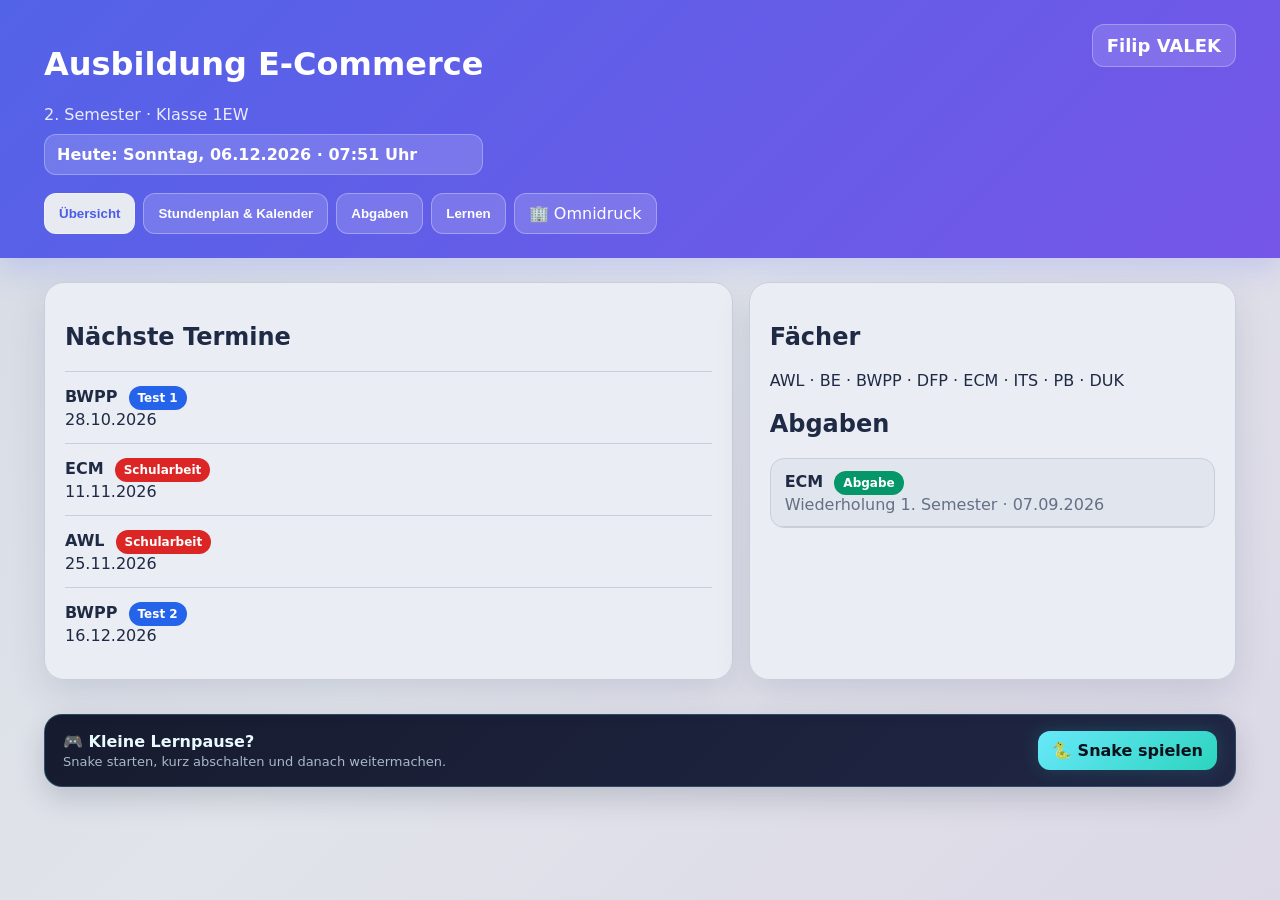
==== commit 24831e54: "Restore static dashboard background" ====
--- a/index.html
+++ b/index.html
@@ -5,18 +5,10 @@
 <title>Ausbildung E-Commerce – Dashboard</title>
 <style>
 :root{--bg:#d9dee8;--panel:#e8ebf1;--panel2:#e0e4ec;--text:#1f2a44;--muted:#657087;--accent:#5b6cff;--accent2:#21b6a8;--line:#c8cfdb;--shadow:0 14px 35px rgba(54,74,120,.14);--c-test:#2563eb;--c-schularbeit:#dc2626;--c-praesentation:#7c3aed;--c-pruefung:#ea580c;--c-abgabe:#059669;--c-referat:#db2777;--c-projekt:#0891b2}
-*{box-sizing:border-box}body{margin:0;font-family:Inter,system-ui,-apple-system,"Segoe UI",sans-serif;background:linear-gradient(135deg,#d5dae4 0%,#e1e4ea 48%,#dcd8e6 100%);color:var(--text);min-height:100vh;position:relative;overflow-x:hidden}header{background:linear-gradient(135deg,#5363e8,#7556e8);color:#fff;box-shadow:0 10px 30px rgba(91,108,255,.22);padding:24px max(24px,calc((100vw - 1240px)/2 + 24px));position:relative;z-index:3}.toprow{display:flex;justify-content:space-between;gap:20px;align-items:flex-start}.student-name{font-weight:800;font-size:18px;background:rgba(255,255,255,.14);border:1px solid rgba(255,255,255,.28);padding:10px 14px;border-radius:12px}.today-box{margin-top:10px;background:rgba(255,255,255,.16);border:1px solid rgba(255,255,255,.28);border-radius:12px;padding:10px 12px;font-weight:700}.sub{color:#e9ecff}.wrap{max-width:1240px;margin:auto;padding:24px;position:relative;z-index:2}.muted{color:var(--muted)}nav{display:flex;gap:8px;flex-wrap:wrap;margin-top:18px}.tab{background:rgba(255,255,255,.16);color:#fff;border:1px solid rgba(255,255,255,.3);padding:10px 14px;border-radius:12px;cursor:pointer;text-decoration:none;display:inline-block}.tab.active{background:#e7eaf1;color:#4c5ce8}.page{display:none!important}.page.active{display:block!important}#learn:not(.active){display:none!important}.grid{display:grid;grid-template-columns:repeat(12,1fr);gap:16px}.card{background:rgba(235,238,244,.97);border:1px solid var(--line);border-radius:20px;padding:20px;box-shadow:var(--shadow)}.s7{grid-column:span 7}.s5{grid-column:span 5}.s12{grid-column:span 12}@media(max-width:850px){.s7,.s5{grid-column:span 12}.toprow{flex-direction:column}.student-name{align-self:flex-start}}.item{padding:14px 0;border-top:1px solid var(--line)}.item:first-child{border-top:0}.type-badge{display:inline-block;padding:5px 9px;border-radius:999px;color:white;font-size:12px;font-weight:800;margin-left:6px}.type-test{background:var(--c-test)}.type-schularbeit{background:var(--c-schularbeit)}.type-praesentation{background:var(--c-praesentation)}.type-pruefung{background:var(--c-pruefung)}.type-abgabe{background:var(--c-abgabe)}.type-referat{background:var(--c-referat)}.type-projekt{background:var(--c-projekt)}.schedule{display:grid;grid-template-columns:1fr 1fr;gap:16px}@media(max-width:700px){.schedule{grid-template-columns:1fr}}.day{background:linear-gradient(180deg,#e9ecf2,#dfe4ec);border:1px solid var(--line);border-radius:18px;padding:16px}.day.today-day{outline:3px solid #5b6cff;box-shadow:0 0 0 5px rgba(91,108,255,.10)}.lesson{display:grid;grid-template-columns:110px 1fr;gap:8px;padding:10px 0;border-bottom:1px dashed #c6cdd9}.pause{background:#e9dfc5;color:#7d5d18;border-radius:10px;padding-left:8px}.free{background:#dce9e6;color:#3f716c;border-radius:10px;padding-left:8px}.subject-grid{display:grid;grid-template-columns:repeat(4,1fr);gap:14px}@media(max-width:900px){.subject-grid{grid-template-columns:repeat(2,1fr)}}@media(max-width:550px){.subject-grid{grid-template-columns:1fr}}.folder{background:linear-gradient(145deg,#e9ecf2,#dfe4ec);border:1px solid var(--line);border-radius:18px;padding:18px;cursor:pointer;box-shadow:0 8px 22px rgba(54,74,120,.09);transition:.18s}.folder:hover{transform:translateY(-2px);border-color:#9faaf3}.folder h3{margin:8px 0 4px;color:#4654ca}.subject-page{display:none}.subject-page.active{display:block}.category{background:#e5e8ef;border:1px solid var(--line);border-left:5px solid #7d89ff;border-radius:16px;padding:15px;margin-bottom:12px}.assignment,.study-card{background:#dfe4ec;border:1px solid var(--line);border-radius:14px;padding:16px;margin-top:10px}.overview-assignments{max-height:180px;overflow-y:auto;border:1px solid var(--line);border-radius:14px;background:#e1e5ed}.overview-link{display:block;padding:12px 14px;border-bottom:1px solid var(--line);text-decoration:none;color:var(--text);cursor:pointer}.overview-link:hover{background:#d8dee8}.calendar-wrap{margin-top:22px}.cal-head{display:flex;justify-content:space-between;align-items:center;gap:12px;flex-wrap:wrap}.search-box{margin-top:16px;padding:14px;background:#dfe4ec;border:1px solid var(--line);border-radius:16px}.search-row{display:flex;gap:8px;flex-wrap:wrap}.search-row input{flex:1;min-width:220px;border:1px solid var(--line);border-radius:11px;padding:10px 12px;font:inherit;color:var(--text);background:#e9ecf2}.search-results{margin-top:10px;display:grid;gap:8px}.search-result{background:#e5e8ef;border:1px solid var(--line);border-radius:12px;padding:10px 12px;cursor:pointer}.calendar{display:grid;grid-template-columns:repeat(7,1fr);gap:6px;margin-top:12px}.dow,.cell{padding:9px 6px;border-radius:10px;text-align:center}.dow{font-weight:800;color:#526083}.cell{background:#e7eaf0;border:1px solid var(--line);min-height:62px;position:relative}.cell.empty{background:transparent;border:none}.cell.weekend{background:#dfdbe8}.cell.holiday{background:#e7d3d6;border-color:#d6b7bc}.cell.schoolfree{background:#e9dfc6;border-color:#d4bf89}.cell.today{outline:3px solid #111827;outline-offset:1px}.cell.search-hit{outline:4px solid #f59e0b;outline-offset:2px}.today-label{display:block;font-size:9px;font-weight:900;margin-top:3px;color:#111827}.dot{display:block;font-size:10px;line-height:1.15;margin-top:4px}.event-label{display:inline-block;color:#fff;border-radius:7px;padding:3px 6px;margin-top:4px;cursor:pointer}.event-label:hover{filter:brightness(.92);transform:translateY(-1px)}.event-label.test{background:var(--c-test)}.event-label.schularbeit{background:var(--c-schularbeit)}.event-label.praesentation{background:var(--c-praesentation)}.event-label.pruefung{background:var(--c-pruefung)}.event-label.abgabe{background:var(--c-abgabe)}.legend{display:flex;gap:10px;flex-wrap:wrap;margin-top:12px;font-size:13px}.legend span{padding:5px 8px;border-radius:999px}.l-h{background:#e7d3d6}.l-s{background:#e9dfc6}.l-test{background:#dbeafe;color:#1d4ed8}.l-schularbeit{background:#fee2e2;color:#b91c1c}.l-praesentation{background:#e5dff5;color:#6d28d9}.l-pruefung{background:#f3dfcf;color:#c2410c}.l-abgabe{background:#d8ece4;color:#047857}.event-list{margin-top:16px;display:grid;gap:8px}.event-row{background:#e5e8ef;border:1px solid var(--line);border-radius:12px;padding:10px 12px}.event-row.clickable{cursor:pointer}.event-row.clickable:hover{background:#d8dee8;border-color:#aeb9ff}.event-details{display:none;margin-top:16px;background:linear-gradient(145deg,#e9ecf2,#dde2ea);border:2px solid #b8c1e4;border-radius:18px;padding:18px;box-shadow:0 10px 24px rgba(54,74,120,.12)}.event-details.open{display:block}.event-details h3{margin:0 0 8px;color:#35429d}.stoff-box{margin-top:12px;background:#e4e8ef;border:1px solid var(--line);border-left:5px solid var(--accent);border-radius:12px;padding:13px}.stoff-box ul{margin:8px 0 0;padding-left:20px}button{background:linear-gradient(135deg,#5b6cff,#7d5cff);border:0;color:#fff;padding:9px 13px;border-radius:11px;cursor:pointer;font-weight:700}button.secondary{background:#d8deea;color:#4350bd}.learn-hero{display:flex;justify-content:space-between;gap:16px;align-items:center;flex-wrap:wrap}.learn-hero p{max-width:760px}.learn-tools{display:grid;grid-template-columns:repeat(3,1fr);gap:14px;margin-top:16px}@media(max-width:800px){.learn-tools{grid-template-columns:1fr}}.tool-card{background:linear-gradient(145deg,#e9ecf2,#dfe4ec);border:1px solid var(--line);border-radius:16px;padding:16px}.tool-card h3{margin-top:0}.study-subject{display:none}.study-subject.active{display:block}.qa{border-top:1px solid var(--line);padding:12px 0}.qa:first-child{border-top:0}.answer{display:none;margin-top:8px;background:#dce7ee;border-left:4px solid var(--accent2);padding:10px 12px;border-radius:10px}.answer.open{display:block}.progress{height:10px;background:#d5dbe6;border-radius:999px;overflow:hidden}.progress>span{display:block;height:100%;background:linear-gradient(90deg,#5b6cff,#21b6a8)}.relax-footer{max-width:1240px;margin:10px auto 28px;padding:0 24px;position:relative;z-index:3}.relax-inner{display:flex;justify-content:space-between;align-items:center;gap:14px;flex-wrap:wrap;background:linear-gradient(135deg,#171b2f,#202745);color:#e9faff;border:1px solid rgba(103,232,249,.22);border-radius:18px;padding:16px 18px;box-shadow:0 12px 28px rgba(31,42,68,.18)}.relax-copy b{display:block;font-size:16px}.relax-copy span{display:block;color:#a7b9ca;font-size:13px;margin-top:3px}.relax-btn{display:inline-block;text-decoration:none;color:#06111b;background:linear-gradient(135deg,#67e8f9,#2dd4bf);font-weight:900;border-radius:12px;padding:10px 14px;box-shadow:0 0 18px rgba(45,212,191,.18);transition:.18s}.relax-btn:hover{transform:translateY(-1px)}
-.card,.day,.folder,.category,.assignment,.study-card,.overview-assignments,.search-box,.search-result,.cell:not(.empty):not(.holiday):not(.schoolfree),.event-row,.event-details,.stoff-box,.tool-card{position:relative;isolation:isolate;overflow:hidden;background-image:linear-gradient(120deg,rgba(255,255,255,.48) 0%,rgba(191,219,254,.52) 28%,rgba(221,214,254,.50) 55%,rgba(251,207,232,.44) 78%,rgba(255,255,255,.48) 100%);background-size:280% 280%;animation:softPanelFlow 10s ease-in-out infinite}.card::before,.day::before,.folder::before,.category::before,.assignment::before,.study-card::before,.overview-assignments::before,.search-box::before,.search-result::before,.cell:not(.empty):not(.holiday):not(.schoolfree)::before,.event-row::before,.event-details::before,.stoff-box::before,.tool-card::before{content:"";position:absolute;inset:-18%;z-index:-1;pointer-events:none;background:radial-gradient(circle at 18% 26%,rgba(96,165,250,.36),transparent 20%),radial-gradient(circle at 78% 22%,rgba(167,139,250,.32),transparent 22%),radial-gradient(circle at 72% 76%,rgba(244,114,182,.26),transparent 22%);filter:blur(5px);animation:softShapes 9s ease-in-out infinite alternate}.card::after,.day::after,.folder::after,.category::after,.assignment::after,.study-card::after,.overview-assignments::after,.search-box::after,.search-result::after,.cell:not(.empty):not(.holiday):not(.schoolfree)::after,.event-row::after,.event-details::after,.stoff-box::after,.tool-card::after{content:"";position:absolute;width:54px;height:54px;border-radius:50%;right:7%;top:10%;z-index:-1;pointer-events:none;background:rgba(255,255,255,.18);box-shadow:-90px 58px 0 rgba(129,140,248,.13),-35px 110px 0 rgba(244,114,182,.10);animation:floatDots 8s ease-in-out infinite alternate}.card>* , .day>* , .folder>* , .category>* , .assignment>* , .study-card>* , .overview-assignments>* , .search-box>* , .search-result>* , .cell>* , .event-row>* , .event-details>* , .stoff-box>* , .tool-card>*{position:relative;z-index:1}@keyframes softPanelFlow{0%{background-position:0% 50%}50%{background-position:100% 45%}100%{background-position:0% 50%}}@keyframes softShapes{0%{transform:translate3d(-4%,2%,0) scale(1)}50%{transform:translate3d(5%,-4%,0) scale(1.08)}100%{transform:translate3d(-2%,5%,0) scale(1.02)}}@keyframes floatDots{0%{transform:translate3d(0,0,0) scale(.95)}100%{transform:translate3d(-24px,18px,0) scale(1.08)}}
-/* Kleine bewegliche Drachen – reine SVG/CSS, keine Bilder */
-.dragon-sky{position:fixed;inset:0;z-index:1;pointer-events:none;overflow:hidden}.dragon{position:absolute;width:150px;height:90px;opacity:.64;filter:drop-shadow(0 6px 8px rgba(44,55,90,.2));animation:dragonFly 16s ease-in-out infinite alternate}.dragon .wing{transform-origin:50% 55%;animation:wingBeat 1.7s ease-in-out infinite alternate}.d1{left:-28px;top:28%;color:#b94848;animation-duration:15s}.d2{right:-32px;top:39%;color:#5e72c9;animation-duration:18s;animation-delay:-4s}.d3{left:3%;top:71%;color:#c9973f;animation-duration:20s;animation-delay:-8s}.d4{right:2%;top:73%;color:#7e61b9;animation-duration:17s;animation-delay:-2s}.d5{left:45%;top:21%;color:#66788f;width:120px;height:72px;animation-duration:19s;animation-delay:-7s}.d6{right:36%;top:86%;color:#b96380;width:120px;height:72px;animation-duration:21s;animation-delay:-11s}.dragon path,.dragon polygon{fill:currentColor;stroke:rgba(45,53,80,.42);stroke-width:1.2}.dragon .belly{fill:rgba(255,255,255,.34)}@keyframes dragonFly{0%{transform:translate3d(0,0,0) rotate(-4deg)}45%{transform:translate3d(65px,-22px,0) rotate(3deg)}100%{transform:translate3d(130px,18px,0) rotate(-2deg)}}@keyframes wingBeat{0%{transform:scaleY(.72) rotate(-5deg)}100%{transform:scaleY(1.08) rotate(5deg)}}
-@media(max-width:900px){.dragon{width:105px;height:64px;opacity:.5}.d5,.d6{display:none}}@media(max-width:600px){.d2,.d4{display:none}.dragon{opacity:.42}}@media(prefers-reduced-motion:reduce){.card,.day,.folder,.category,.assignment,.study-card,.overview-assignments,.search-box,.search-result,.cell:not(.empty):not(.holiday):not(.schoolfree),.event-row,.event-details,.stoff-box,.tool-card,.card::before,.day::before,.folder::before,.category::before,.assignment::before,.study-card::before,.overview-assignments::before,.search-box::before,.search-result::before,.cell:not(.empty):not(.holiday):not(.schoolfree)::before,.event-row::before,.event-details::before,.stoff-box::before,.tool-card::before,.card::after,.day::after,.folder::after,.category::after,.assignment::after,.study-card::after,.overview-assignments::after,.search-box::after,.search-result::after,.cell:not(.empty):not(.holiday):not(.schoolfree)::after,.event-row::after,.event-details::after,.stoff-box::after,.tool-card::after,.dragon,.dragon .wing{animation:none!important}}
+*{box-sizing:border-box}body{margin:0;font-family:Inter,system-ui,-apple-system,"Segoe UI",sans-serif;background:linear-gradient(135deg,#d5dae4 0%,#e1e4ea 48%,#dcd8e6 100%);color:var(--text);min-height:100vh}header{background:linear-gradient(135deg,#5363e8,#7556e8);color:#fff;box-shadow:0 10px 30px rgba(91,108,255,.22);padding:24px max(24px,calc((100vw - 1240px)/2 + 24px))}.toprow{display:flex;justify-content:space-between;gap:20px;align-items:flex-start}.student-name{font-weight:800;font-size:18px;background:rgba(255,255,255,.14);border:1px solid rgba(255,255,255,.28);padding:10px 14px;border-radius:12px}.today-box{margin-top:10px;background:rgba(255,255,255,.16);border:1px solid rgba(255,255,255,.28);border-radius:12px;padding:10px 12px;font-weight:700}.sub{color:#e9ecff}.wrap{max-width:1240px;margin:auto;padding:24px}.muted{color:var(--muted)}nav{display:flex;gap:8px;flex-wrap:wrap;margin-top:18px}.tab{background:rgba(255,255,255,.16);color:#fff;border:1px solid rgba(255,255,255,.3);padding:10px 14px;border-radius:12px;cursor:pointer;text-decoration:none;display:inline-block}.tab.active{background:#e7eaf1;color:#4c5ce8}.page{display:none!important}.page.active{display:block!important}#learn:not(.active){display:none!important}.grid{display:grid;grid-template-columns:repeat(12,1fr);gap:16px}.card{background:rgba(235,238,244,.97);border:1px solid var(--line);border-radius:20px;padding:20px;box-shadow:var(--shadow)}.s7{grid-column:span 7}.s5{grid-column:span 5}.s12{grid-column:span 12}@media(max-width:850px){.s7,.s5{grid-column:span 12}.toprow{flex-direction:column}.student-name{align-self:flex-start}}.item{padding:14px 0;border-top:1px solid var(--line)}.item:first-child{border-top:0}.type-badge{display:inline-block;padding:5px 9px;border-radius:999px;color:white;font-size:12px;font-weight:800;margin-left:6px}.type-test{background:var(--c-test)}.type-schularbeit{background:var(--c-schularbeit)}.type-praesentation{background:var(--c-praesentation)}.type-pruefung{background:var(--c-pruefung)}.type-abgabe{background:var(--c-abgabe)}.type-referat{background:var(--c-referat)}.type-projekt{background:var(--c-projekt)}.schedule{display:grid;grid-template-columns:1fr 1fr;gap:16px}@media(max-width:700px){.schedule{grid-template-columns:1fr}}.day{background:linear-gradient(180deg,#e9ecf2,#dfe4ec);border:1px solid var(--line);border-radius:18px;padding:16px}.day.today-day{outline:3px solid #5b6cff;box-shadow:0 0 0 5px rgba(91,108,255,.10)}.lesson{display:grid;grid-template-columns:110px 1fr;gap:8px;padding:10px 0;border-bottom:1px dashed #c6cdd9}.pause{background:#e9dfc5;color:#7d5d18;border-radius:10px;padding-left:8px}.free{background:#dce9e6;color:#3f716c;border-radius:10px;padding-left:8px}.subject-grid{display:grid;grid-template-columns:repeat(4,1fr);gap:14px}@media(max-width:900px){.subject-grid{grid-template-columns:repeat(2,1fr)}}@media(max-width:550px){.subject-grid{grid-template-columns:1fr}}.folder{background:linear-gradient(145deg,#e9ecf2,#dfe4ec);border:1px solid var(--line);border-radius:18px;padding:18px;cursor:pointer;box-shadow:0 8px 22px rgba(54,74,120,.09);transition:.18s}.folder:hover{transform:translateY(-2px);border-color:#9faaf3}.folder h3{margin:8px 0 4px;color:#4654ca}.subject-page{display:none}.subject-page.active{display:block}.category{background:#e5e8ef;border:1px solid var(--line);border-left:5px solid #7d89ff;border-radius:16px;padding:15px;margin-bottom:12px}.assignment,.study-card{background:#dfe4ec;border:1px solid var(--line);border-radius:14px;padding:16px;margin-top:10px}.overview-assignments{max-height:180px;overflow-y:auto;border:1px solid var(--line);border-radius:14px;background:#e1e5ed}.overview-link{display:block;padding:12px 14px;border-bottom:1px solid var(--line);text-decoration:none;color:var(--text);cursor:pointer}.overview-link:hover{background:#d8dee8}.calendar-wrap{margin-top:22px}.cal-head{display:flex;justify-content:space-between;align-items:center;gap:12px;flex-wrap:wrap}.search-box{margin-top:16px;padding:14px;background:#dfe4ec;border:1px solid var(--line);border-radius:16px}.search-row{display:flex;gap:8px;flex-wrap:wrap}.search-row input{flex:1;min-width:220px;border:1px solid var(--line);border-radius:11px;padding:10px 12px;font:inherit;color:var(--text);background:#e9ecf2}.search-results{margin-top:10px;display:grid;gap:8px}.search-result{background:#e5e8ef;border:1px solid var(--line);border-radius:12px;padding:10px 12px;cursor:pointer}.calendar{display:grid;grid-template-columns:repeat(7,1fr);gap:6px;margin-top:12px}.dow,.cell{padding:9px 6px;border-radius:10px;text-align:center}.dow{font-weight:800;color:#526083}.cell{background:#e7eaf0;border:1px solid var(--line);min-height:62px;position:relative}.cell.empty{background:transparent;border:none}.cell.weekend{background:#dfdbe8}.cell.holiday{background:#e7d3d6;border-color:#d6b7bc}.cell.schoolfree{background:#e9dfc6;border-color:#d4bf89}.cell.today{outline:3px solid #111827;outline-offset:1px}.cell.search-hit{outline:4px solid #f59e0b;outline-offset:2px}.today-label{display:block;font-size:9px;font-weight:900;margin-top:3px;color:#111827}.dot{display:block;font-size:10px;line-height:1.15;margin-top:4px}.event-label{display:inline-block;color:#fff;border-radius:7px;padding:3px 6px;margin-top:4px;cursor:pointer}.event-label:hover{filter:brightness(.92);transform:translateY(-1px)}.event-label.test{background:var(--c-test)}.event-label.schularbeit{background:var(--c-schularbeit)}.event-label.praesentation{background:var(--c-praesentation)}.event-label.pruefung{background:var(--c-pruefung)}.event-label.abgabe{background:var(--c-abgabe)}.legend{display:flex;gap:10px;flex-wrap:wrap;margin-top:12px;font-size:13px}.legend span{padding:5px 8px;border-radius:999px}.l-h{background:#e7d3d6}.l-s{background:#e9dfc6}.l-test{background:#dbeafe;color:#1d4ed8}.l-schularbeit{background:#fee2e2;color:#b91c1c}.l-praesentation{background:#e5dff5;color:#6d28d9}.l-pruefung{background:#f3dfcf;color:#c2410c}.l-abgabe{background:#d8ece4;color:#047857}.event-list{margin-top:16px;display:grid;gap:8px}.event-row{background:#e5e8ef;border:1px solid var(--line);border-radius:12px;padding:10px 12px}.event-row.clickable{cursor:pointer}.event-row.clickable:hover{background:#d8dee8;border-color:#aeb9ff}.event-details{display:none;margin-top:16px;background:linear-gradient(145deg,#e9ecf2,#dde2ea);border:2px solid #b8c1e4;border-radius:18px;padding:18px;box-shadow:0 10px 24px rgba(54,74,120,.12)}.event-details.open{display:block}.event-details h3{margin:0 0 8px;color:#35429d}.stoff-box{margin-top:12px;background:#e4e8ef;border:1px solid var(--line);border-left:5px solid var(--accent);border-radius:12px;padding:13px}.stoff-box ul{margin:8px 0 0;padding-left:20px}button{background:linear-gradient(135deg,#5b6cff,#7d5cff);border:0;color:#fff;padding:9px 13px;border-radius:11px;cursor:pointer;font-weight:700}button.secondary{background:#d8deea;color:#4350bd}.learn-hero{display:flex;justify-content:space-between;gap:16px;align-items:center;flex-wrap:wrap}.learn-hero p{max-width:760px}.learn-tools{display:grid;grid-template-columns:repeat(3,1fr);gap:14px;margin-top:16px}@media(max-width:800px){.learn-tools{grid-template-columns:1fr}}.tool-card{background:linear-gradient(145deg,#e9ecf2,#dfe4ec);border:1px solid var(--line);border-radius:16px;padding:16px}.tool-card h3{margin-top:0}.study-subject{display:none}.study-subject.active{display:block}.qa{border-top:1px solid var(--line);padding:12px 0}.qa:first-child{border-top:0}.answer{display:none;margin-top:8px;background:#dce7ee;border-left:4px solid var(--accent2);padding:10px 12px;border-radius:10px}.answer.open{display:block}.progress{height:10px;background:#d5dbe6;border-radius:999px;overflow:hidden}.progress>span{display:block;height:100%;background:linear-gradient(90deg,#5b6cff,#21b6a8)}.relax-footer{max-width:1240px;margin:10px auto 28px;padding:0 24px}.relax-inner{display:flex;justify-content:space-between;align-items:center;gap:14px;flex-wrap:wrap;background:linear-gradient(135deg,#171b2f,#202745);color:#e9faff;border:1px solid rgba(103,232,249,.22);border-radius:18px;padding:16px 18px;box-shadow:0 12px 28px rgba(31,42,68,.18)}.relax-copy b{display:block;font-size:16px}.relax-copy span{display:block;color:#a7b9ca;font-size:13px;margin-top:3px}.relax-btn{display:inline-block;text-decoration:none;color:#06111b;background:linear-gradient(135deg,#67e8f9,#2dd4bf);font-weight:900;border-radius:12px;padding:10px 14px;box-shadow:0 0 18px rgba(45,212,191,.18);transition:.18s}.relax-btn:hover{transform:translateY(-1px)}
 </style>
 </head>
 <body>
-<div class="dragon-sky" aria-hidden="true">
-<svg width="0" height="0" style="position:absolute"><defs><symbol id="dragonShape" viewBox="0 0 180 100"><path d="M67 53 C48 49 35 42 23 33 C35 35 43 35 52 32 C42 23 38 15 39 7 C51 17 61 28 69 39 C78 30 87 23 98 19 C92 30 87 39 88 48 C111 39 132 37 156 41 C141 47 128 53 118 60 C139 63 153 70 166 82 C145 76 129 74 111 74 C99 86 84 92 68 89 C77 81 79 73 76 66 C67 71 57 74 47 72 C56 66 63 60 67 53Z"/><path class="belly" d="M72 53 C83 50 94 53 103 60 C95 65 86 68 76 67Z"/><polygon class="wing" points="69,45 40,14 57,49"/><polygon class="wing" points="89,48 110,17 103,55"/><path d="M47 56 C34 59 25 65 16 74 C31 70 43 69 54 71Z"/><path d="M113 65 C126 68 136 75 145 86 C132 80 120 77 108 77Z"/><path d="M73 46 C72 36 75 29 82 24 C82 33 84 40 89 45Z"/><circle cx="83" cy="42" r="2.6" fill="#fff" stroke="none"/></symbol></defs></svg>
-<svg class="dragon d1" viewBox="0 0 180 100"><use href="#dragonShape"/></svg><svg class="dragon d2" viewBox="0 0 180 100"><use href="#dragonShape"/></svg><svg class="dragon d3" viewBox="0 0 180 100"><use href="#dragonShape"/></svg><svg class="dragon d4" viewBox="0 0 180 100"><use href="#dragonShape"/></svg><svg class="dragon d5" viewBox="0 0 180 100"><use href="#dragonShape"/></svg><svg class="dragon d6" viewBox="0 0 180 100"><use href="#dragonShape"/></svg>
-</div>
 <header><div class="toprow"><div><h1>Ausbildung E-Commerce</h1><div class="sub">2. Semester · Klasse 1EW</div><div class="today-box" id="todayBox">Heute wird geladen …</div></div><div class="student-name">Filip VALEK</div></div><nav><button class="tab active" onclick="showPage('home',this)">Übersicht</button><button class="tab" onclick="showPage('schedule',this)">Stundenplan & Kalender</button><button class="tab" onclick="showPage('assignments',this)">Abgaben</button><button class="tab" onclick="showPage('learn',this)">Lernen</button><a class="tab" href="company.html">🏢 Omnidruck</a></nav></header>
 <div class="wrap">
 <section id="home" class="page active"><div class="grid"><div class="card s7"><h2>Nächste Termine</h2><div class="item"><b>BWPP</b> <span class="type-badge type-test">Test 1</span><br>28.10.2026</div><div class="item"><b>ECM</b> <span class="type-badge type-schularbeit">Schularbeit</span><br>11.11.2026</div><div class="item"><b>AWL</b> <span class="type-badge type-schularbeit">Schularbeit</span><br>25.11.2026</div><div class="item"><b>BWPP</b> <span class="type-badge type-test">Test 2</span><br>16.12.2026</div></div><div class="card s5"><h2>Fächer</h2><p>AWL · BE · BWPP · DFP · ECM · ITS · PB · DUK</p><h2>Abgaben</h2><div class="overview-assignments"><a class="overview-link" onclick="goAssignment('ECM')"><b>ECM</b> <span class="type-badge type-abgabe">Abgabe</span><br><span class="muted">Wiederholung 1. Semester · 07.09.2026</span></a></div></div></div></section>
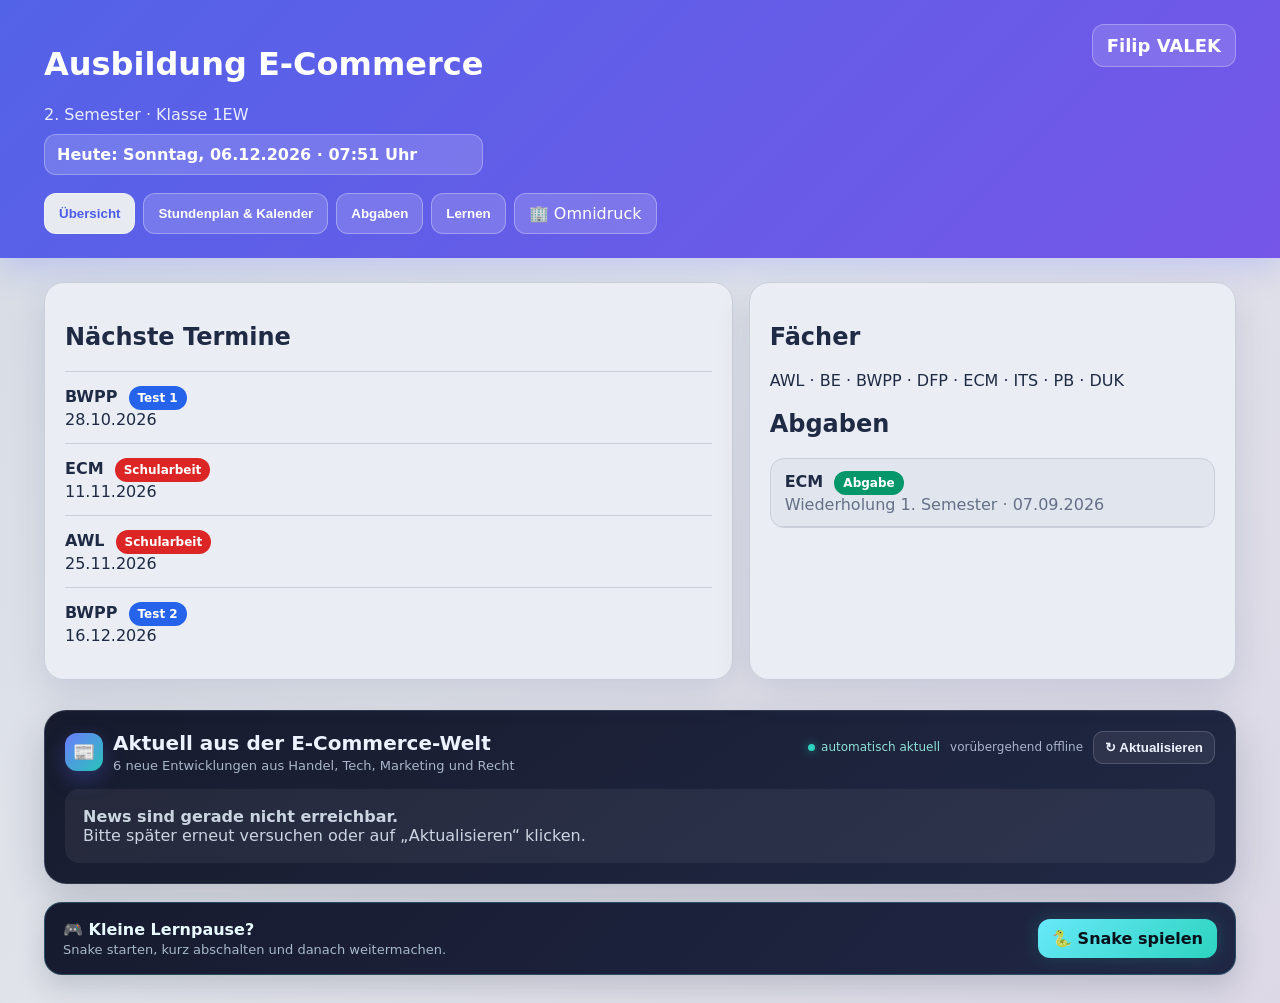
==== commit c99dc50a: "Load professional automatic e-commerce news widget" ====
--- a/index.html
+++ b/index.html
@@ -40,4 +40,5 @@
 function openStudySubject(s){document.getElementById('studyFolders').parentElement.parentElement.style.display='none';document.getElementById('studySubjectView').classList.add('active');document.getElementById('studyTitle').textContent='🎓 '+s+' lernen';const d=studyData[s];document.getElementById('studyProgress').style.width=(d?d.progress:0)+'%';document.getElementById('studyProgressText').textContent=d?`${d.progress}% vorbereitet`:'Noch kein Lernfortschritt gespeichert.';document.getElementById('nextStudyEvent').textContent=d?d.next:'Noch kein Termin.';document.getElementById('studyPackages').innerHTML=d?d.packages.map(x=>`<div class="study-card">📘 ${x}</div>`).join(''):'<div class="muted">Sobald du mir Unterlagen zu diesem Fach schickst, kann ich hier Lernpakete vorbereiten.</div>';document.getElementById('studyQuestions').innerHTML=d?d.questions.map((q,i)=>`<div class="qa"><b>${i+1}. ${q[0]}</b><br><button class="secondary" onclick="toggleAnswer('ans${i}')">Antwort anzeigen</button><div class="answer" id="ans${i}">${q[1]}</div></div>`).join(''):'<div class="muted">Noch keine Übungsfragen vorhanden.</div>'}function closeStudySubject(){const main=document.getElementById('studyFolders').parentElement.parentElement;if(main)main.style.display='block';document.getElementById('studySubjectView').classList.remove('active')}function toggleAnswer(id){document.getElementById(id).classList.toggle('open')}
 renderFolders();updateToday();renderCal();setInterval(()=>{updateToday();renderCal()},60000);
 </script>
+<script src="news-widget.js" defer></script>
 </body></html>
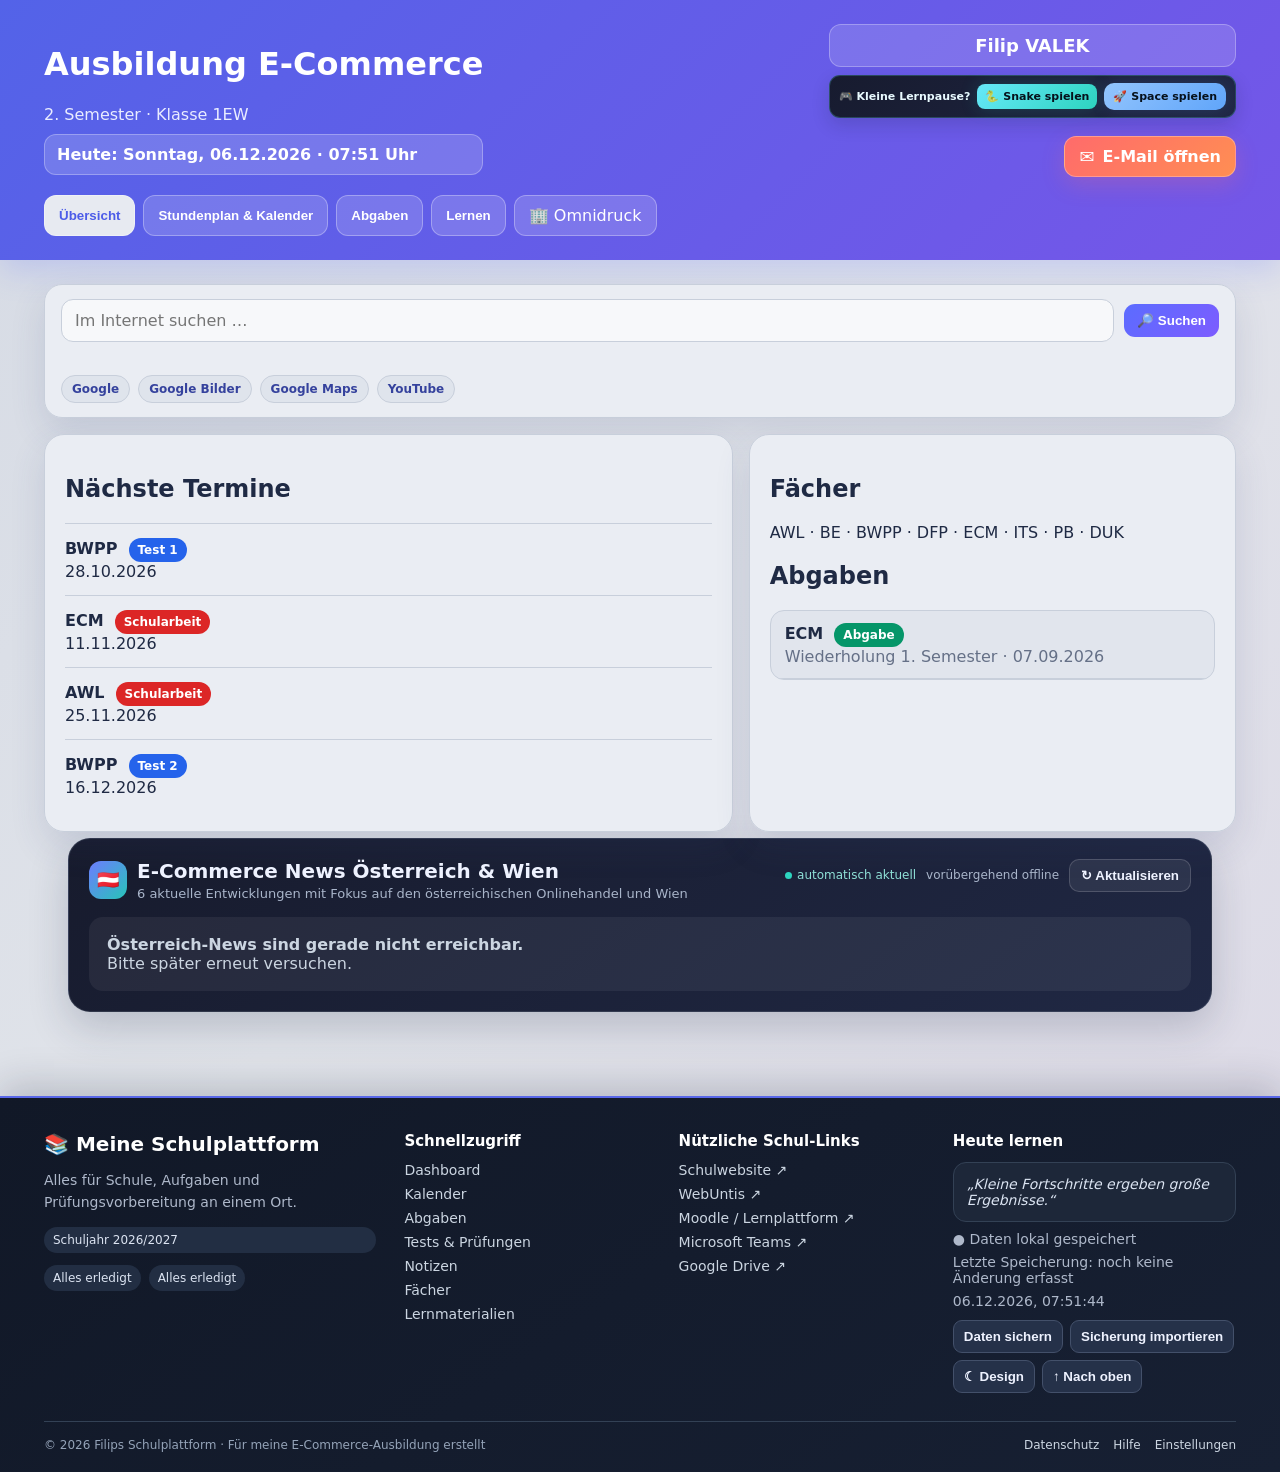
==== commit 0f7beaac: "Refactor dashboard into index.html style.css and script.js" ====
--- a/index.html
+++ b/index.html
@@ -1,44 +1,165 @@
 <!DOCTYPE html>
 <html lang="de">
 <head>
-<meta charset="utf-8"><meta name="viewport" content="width=device-width,initial-scale=1">
+<meta charset="utf-8">
+<meta name="viewport" content="width=device-width,initial-scale=1">
 <title>Ausbildung E-Commerce – Dashboard</title>
-<style>
-:root{--bg:#d9dee8;--panel:#e8ebf1;--panel2:#e0e4ec;--text:#1f2a44;--muted:#657087;--accent:#5b6cff;--accent2:#21b6a8;--line:#c8cfdb;--shadow:0 14px 35px rgba(54,74,120,.14);--c-test:#2563eb;--c-schularbeit:#dc2626;--c-praesentation:#7c3aed;--c-pruefung:#ea580c;--c-abgabe:#059669;--c-referat:#db2777;--c-projekt:#0891b2}
-*{box-sizing:border-box}body{margin:0;font-family:Inter,system-ui,-apple-system,"Segoe UI",sans-serif;background:linear-gradient(135deg,#d5dae4 0%,#e1e4ea 48%,#dcd8e6 100%);color:var(--text);min-height:100vh}header{background:linear-gradient(135deg,#5363e8,#7556e8);color:#fff;box-shadow:0 10px 30px rgba(91,108,255,.22);padding:24px max(24px,calc((100vw - 1240px)/2 + 24px))}.toprow{display:flex;justify-content:space-between;gap:20px;align-items:flex-start}.student-name{font-weight:800;font-size:18px;background:rgba(255,255,255,.14);border:1px solid rgba(255,255,255,.28);padding:10px 14px;border-radius:12px}.today-box{margin-top:10px;background:rgba(255,255,255,.16);border:1px solid rgba(255,255,255,.28);border-radius:12px;padding:10px 12px;font-weight:700}.sub{color:#e9ecff}.wrap{max-width:1240px;margin:auto;padding:24px}.muted{color:var(--muted)}nav{display:flex;gap:8px;flex-wrap:wrap;margin-top:18px}.tab{background:rgba(255,255,255,.16);color:#fff;border:1px solid rgba(255,255,255,.3);padding:10px 14px;border-radius:12px;cursor:pointer;text-decoration:none;display:inline-block}.tab.active{background:#e7eaf1;color:#4c5ce8}.page{display:none!important}.page.active{display:block!important}#learn:not(.active){display:none!important}.grid{display:grid;grid-template-columns:repeat(12,1fr);gap:16px}.card{background:rgba(235,238,244,.97);border:1px solid var(--line);border-radius:20px;padding:20px;box-shadow:var(--shadow)}.s7{grid-column:span 7}.s5{grid-column:span 5}.s12{grid-column:span 12}@media(max-width:850px){.s7,.s5{grid-column:span 12}.toprow{flex-direction:column}.student-name{align-self:flex-start}}.item{padding:14px 0;border-top:1px solid var(--line)}.item:first-child{border-top:0}.type-badge{display:inline-block;padding:5px 9px;border-radius:999px;color:white;font-size:12px;font-weight:800;margin-left:6px}.type-test{background:var(--c-test)}.type-schularbeit{background:var(--c-schularbeit)}.type-praesentation{background:var(--c-praesentation)}.type-pruefung{background:var(--c-pruefung)}.type-abgabe{background:var(--c-abgabe)}.type-referat{background:var(--c-referat)}.type-projekt{background:var(--c-projekt)}.schedule{display:grid;grid-template-columns:1fr 1fr;gap:16px}@media(max-width:700px){.schedule{grid-template-columns:1fr}}.day{background:linear-gradient(180deg,#e9ecf2,#dfe4ec);border:1px solid var(--line);border-radius:18px;padding:16px}.day.today-day{outline:3px solid #5b6cff;box-shadow:0 0 0 5px rgba(91,108,255,.10)}.lesson{display:grid;grid-template-columns:110px 1fr;gap:8px;padding:10px 0;border-bottom:1px dashed #c6cdd9}.pause{background:#e9dfc5;color:#7d5d18;border-radius:10px;padding-left:8px}.free{background:#dce9e6;color:#3f716c;border-radius:10px;padding-left:8px}.subject-grid{display:grid;grid-template-columns:repeat(4,1fr);gap:14px}@media(max-width:900px){.subject-grid{grid-template-columns:repeat(2,1fr)}}@media(max-width:550px){.subject-grid{grid-template-columns:1fr}}.folder{background:linear-gradient(145deg,#e9ecf2,#dfe4ec);border:1px solid var(--line);border-radius:18px;padding:18px;cursor:pointer;box-shadow:0 8px 22px rgba(54,74,120,.09);transition:.18s}.folder:hover{transform:translateY(-2px);border-color:#9faaf3}.folder h3{margin:8px 0 4px;color:#4654ca}.subject-page{display:none}.subject-page.active{display:block}.category{background:#e5e8ef;border:1px solid var(--line);border-left:5px solid #7d89ff;border-radius:16px;padding:15px;margin-bottom:12px}.assignment,.study-card{background:#dfe4ec;border:1px solid var(--line);border-radius:14px;padding:16px;margin-top:10px}.overview-assignments{max-height:180px;overflow-y:auto;border:1px solid var(--line);border-radius:14px;background:#e1e5ed}.overview-link{display:block;padding:12px 14px;border-bottom:1px solid var(--line);text-decoration:none;color:var(--text);cursor:pointer}.overview-link:hover{background:#d8dee8}.calendar-wrap{margin-top:22px}.cal-head{display:flex;justify-content:space-between;align-items:center;gap:12px;flex-wrap:wrap}.search-box{margin-top:16px;padding:14px;background:#dfe4ec;border:1px solid var(--line);border-radius:16px}.search-row{display:flex;gap:8px;flex-wrap:wrap}.search-row input{flex:1;min-width:220px;border:1px solid var(--line);border-radius:11px;padding:10px 12px;font:inherit;color:var(--text);background:#e9ecf2}.search-results{margin-top:10px;display:grid;gap:8px}.search-result{background:#e5e8ef;border:1px solid var(--line);border-radius:12px;padding:10px 12px;cursor:pointer}.calendar{display:grid;grid-template-columns:repeat(7,1fr);gap:6px;margin-top:12px}.dow,.cell{padding:9px 6px;border-radius:10px;text-align:center}.dow{font-weight:800;color:#526083}.cell{background:#e7eaf0;border:1px solid var(--line);min-height:62px;position:relative}.cell.empty{background:transparent;border:none}.cell.weekend{background:#dfdbe8}.cell.holiday{background:#e7d3d6;border-color:#d6b7bc}.cell.schoolfree{background:#e9dfc6;border-color:#d4bf89}.cell.today{outline:3px solid #111827;outline-offset:1px}.cell.search-hit{outline:4px solid #f59e0b;outline-offset:2px}.today-label{display:block;font-size:9px;font-weight:900;margin-top:3px;color:#111827}.dot{display:block;font-size:10px;line-height:1.15;margin-top:4px}.event-label{display:inline-block;color:#fff;border-radius:7px;padding:3px 6px;margin-top:4px;cursor:pointer}.event-label:hover{filter:brightness(.92);transform:translateY(-1px)}.event-label.test{background:var(--c-test)}.event-label.schularbeit{background:var(--c-schularbeit)}.event-label.praesentation{background:var(--c-praesentation)}.event-label.pruefung{background:var(--c-pruefung)}.event-label.abgabe{background:var(--c-abgabe)}.legend{display:flex;gap:10px;flex-wrap:wrap;margin-top:12px;font-size:13px}.legend span{padding:5px 8px;border-radius:999px}.l-h{background:#e7d3d6}.l-s{background:#e9dfc6}.l-test{background:#dbeafe;color:#1d4ed8}.l-schularbeit{background:#fee2e2;color:#b91c1c}.l-praesentation{background:#e5dff5;color:#6d28d9}.l-pruefung{background:#f3dfcf;color:#c2410c}.l-abgabe{background:#d8ece4;color:#047857}.event-list{margin-top:16px;display:grid;gap:8px}.event-row{background:#e5e8ef;border:1px solid var(--line);border-radius:12px;padding:10px 12px}.event-row.clickable{cursor:pointer}.event-row.clickable:hover{background:#d8dee8;border-color:#aeb9ff}.event-details{display:none;margin-top:16px;background:linear-gradient(145deg,#e9ecf2,#dde2ea);border:2px solid #b8c1e4;border-radius:18px;padding:18px;box-shadow:0 10px 24px rgba(54,74,120,.12)}.event-details.open{display:block}.event-details h3{margin:0 0 8px;color:#35429d}.stoff-box{margin-top:12px;background:#e4e8ef;border:1px solid var(--line);border-left:5px solid var(--accent);border-radius:12px;padding:13px}.stoff-box ul{margin:8px 0 0;padding-left:20px}button{background:linear-gradient(135deg,#5b6cff,#7d5cff);border:0;color:#fff;padding:9px 13px;border-radius:11px;cursor:pointer;font-weight:700}button.secondary{background:#d8deea;color:#4350bd}.learn-hero{display:flex;justify-content:space-between;gap:16px;align-items:center;flex-wrap:wrap}.learn-hero p{max-width:760px}.learn-tools{display:grid;grid-template-columns:repeat(3,1fr);gap:14px;margin-top:16px}@media(max-width:800px){.learn-tools{grid-template-columns:1fr}}.tool-card{background:linear-gradient(145deg,#e9ecf2,#dfe4ec);border:1px solid var(--line);border-radius:16px;padding:16px}.tool-card h3{margin-top:0}.study-subject{display:none}.study-subject.active{display:block}.qa{border-top:1px solid var(--line);padding:12px 0}.qa:first-child{border-top:0}.answer{display:none;margin-top:8px;background:#dce7ee;border-left:4px solid var(--accent2);padding:10px 12px;border-radius:10px}.answer.open{display:block}.progress{height:10px;background:#d5dbe6;border-radius:999px;overflow:hidden}.progress>span{display:block;height:100%;background:linear-gradient(90deg,#5b6cff,#21b6a8)}.relax-footer{max-width:1240px;margin:10px auto 28px;padding:0 24px}.relax-inner{display:flex;justify-content:space-between;align-items:center;gap:14px;flex-wrap:wrap;background:linear-gradient(135deg,#171b2f,#202745);color:#e9faff;border:1px solid rgba(103,232,249,.22);border-radius:18px;padding:16px 18px;box-shadow:0 12px 28px rgba(31,42,68,.18)}.relax-copy b{display:block;font-size:16px}.relax-copy span{display:block;color:#a7b9ca;font-size:13px;margin-top:3px}.relax-btn{display:inline-block;text-decoration:none;color:#06111b;background:linear-gradient(135deg,#67e8f9,#2dd4bf);font-weight:900;border-radius:12px;padding:10px 14px;box-shadow:0 0 18px rgba(45,212,191,.18);transition:.18s}.relax-btn:hover{transform:translateY(-1px)}
-</style>
+<link rel="stylesheet" href="style.css">
 </head>
 <body>
-<header><div class="toprow"><div><h1>Ausbildung E-Commerce</h1><div class="sub">2. Semester · Klasse 1EW</div><div class="today-box" id="todayBox">Heute wird geladen …</div></div><div class="student-name">Filip VALEK</div></div><nav><button class="tab active" onclick="showPage('home',this)">Übersicht</button><button class="tab" onclick="showPage('schedule',this)">Stundenplan & Kalender</button><button class="tab" onclick="showPage('assignments',this)">Abgaben</button><button class="tab" onclick="showPage('learn',this)">Lernen</button><a class="tab" href="company.html">🏢 Omnidruck</a></nav></header>
+<header>
+  <div class="toprow">
+    <div>
+      <h1>Ausbildung E-Commerce</h1>
+      <div class="sub">2. Semester · Klasse 1EW</div>
+      <div class="today-box" id="todayBox">Heute wird geladen …</div>
+    </div>
+    <div class="student-name">Filip VALEK</div>
+  </div>
+  <nav>
+    <button class="tab active" onclick="showPage('home',this)">Übersicht</button>
+    <button class="tab" onclick="showPage('schedule',this)">Stundenplan & Kalender</button>
+    <button class="tab" onclick="showPage('assignments',this)">Abgaben</button>
+    <button class="tab" onclick="showPage('learn',this)">Lernen</button>
+    <a class="tab" href="company.html">🏢 Omnidruck</a>
+  </nav>
+</header>
+
 <div class="wrap">
-<section id="home" class="page active"><div class="grid"><div class="card s7"><h2>Nächste Termine</h2><div class="item"><b>BWPP</b> <span class="type-badge type-test">Test 1</span><br>28.10.2026</div><div class="item"><b>ECM</b> <span class="type-badge type-schularbeit">Schularbeit</span><br>11.11.2026</div><div class="item"><b>AWL</b> <span class="type-badge type-schularbeit">Schularbeit</span><br>25.11.2026</div><div class="item"><b>BWPP</b> <span class="type-badge type-test">Test 2</span><br>16.12.2026</div></div><div class="card s5"><h2>Fächer</h2><p>AWL · BE · BWPP · DFP · ECM · ITS · PB · DUK</p><h2>Abgaben</h2><div class="overview-assignments"><a class="overview-link" onclick="goAssignment('ECM')"><b>ECM</b> <span class="type-badge type-abgabe">Abgabe</span><br><span class="muted">Wiederholung 1. Semester · 07.09.2026</span></a></div></div></div></section>
-<section id="schedule" class="page"><div class="card"><h2>Stundenplan</h2><div class="schedule"><div class="day" id="mondayCard"><h3>Montag</h3><div class="lesson"><span>07:30–09:10</span><b>ECM</b></div><div class="lesson"><span>09:10–10:00</span><b>DFP</b></div><div class="lesson pause"><span>10:00–10:15</span><b>☕ Pause</b></div><div class="lesson"><span>10:15–11:05</span><b>BE</b></div><div class="lesson"><span>11:05–11:55</span><b>PB</b></div><div class="lesson free"><span>11:55–13:00</span><b>Freistunde</b></div><div class="lesson"><span>13:00–15:30</span><b>AWL</b></div></div><div class="day" id="wednesdayCard"><h3>Mittwoch</h3><div class="lesson"><span>07:30–08:20</span><b>ITS</b></div><div class="lesson"><span>08:20–10:00</span><b>ITS</b></div><div class="lesson pause"><span>10:00–10:15</span><b>☕ Pause</b></div><div class="lesson"><span>10:15–11:05</span><b>AWL</b></div><div class="lesson"><span>11:05–11:55</span><b>BWPP</b></div><div class="lesson free"><span>11:55–13:00</span><b>Freistunde</b></div><div class="lesson"><span>13:00–14:40</span><b>DUK</b></div></div></div>
-<div class="calendar-wrap"><div class="cal-head"><div><h2 style="margin-bottom:4px">Österreich / Wien Kalender</h2><div class="muted">Schuljahr 2026/27 · Feiertage, Wiener Schulferien und deine Termine</div></div><div><button class="secondary" onclick="changeMonth(-1)">←</button> <button class="secondary" onclick="goToday()">Heute</button> <button class="secondary" onclick="changeMonth(1)">→</button></div></div><div class="search-box"><b>Termine suchen</b><div class="search-row"><input id="eventSearch" placeholder="z. B. Test, Schularbeit, BWPP, ECM …" onkeydown="if(event.key==='Enter')searchEvents()"><button onclick="searchEvents()">Suchen</button></div><div id="searchResults" class="search-results"></div></div><h3 id="monthTitle"></h3><div class="calendar" id="calendar"></div><div class="legend"><span class="l-h">Feiertag</span><span class="l-s">Schulfrei / Ferien</span><span class="l-test">Test</span><span class="l-schularbeit">Schularbeit</span><span class="l-praesentation">Präsentation</span><span class="l-pruefung">Prüfung</span><span class="l-abgabe">Abgabe</span></div><div class="event-list" id="eventList"></div><div id="eventDetails" class="event-details"><h3 id="detailTitle"></h3><div id="detailMeta" class="muted"></div><div class="stoff-box"><b>📚 Prüfungsstoff</b><div id="detailStoff"></div></div><div style="margin-top:12px"><button id="detailLearnBtn" onclick="goLearnFromEvent()">Zum Lernen</button> <button class="secondary" onclick="closeEventDetails()">Schließen</button></div></div></div></div></section>
-<section id="assignments" class="page"><div id="folders"><h2>Abgaben nach Fach</h2><div class="subject-grid" id="assignmentFolders"></div></div><div id="subjectView" class="subject-page"><button class="secondary" onclick="closeSubject()">← Zurück</button><h2 id="subjectTitle"></h2><div class="category"><h3>📌 Offene Abgaben</h3><div class="muted">Keine offenen Abgaben gespeichert.</div></div><div class="category"><h3>✅ Erledigte Abgaben</h3><div id="doneAssignments"></div></div><div class="category"><h3>📝 Übungen / Arbeitsblätter</h3><div class="muted">Noch keine Übungen gespeichert.</div></div><div class="category"><h3>📚 Unterlagen / Lernstoff</h3><div class="muted">Noch keine Unterlagen gespeichert.</div></div><div class="category"><h3>💡 Lösungen / Antworten</h3><div id="solutions"></div></div></div></section>
-<section id="learn" class="page"><div class="card"><div class="learn-hero"><div><h2>🎓 Lernzentrum</h2><p class="muted">Hier sammelst du den Lernstoff aus deinen Schulunterlagen. Ich kann daraus später Lernzettel, Karteikarten, Fragen, Probeprüfungen und Wiederholungen vorbereiten und diese Seite aktualisieren.</p></div><button onclick="openStudySubject('ECM')">Mit ECM starten</button></div><div class="learn-tools"><div class="tool-card"><h3>📚 Lernstoff</h3><p class="muted">Zusammenfassungen, Begriffe und Themen aus deinen Unterlagen.</p></div><div class="tool-card"><h3>🧠 Üben</h3><p class="muted">Offene Fragen, Karteikarten und Wiederholungsfragen.</p></div><div class="tool-card"><h3>📝 Probeprüfung</h3><p class="muted">Prüfungen mit Lösungen, passend zu deinem gespeicherten Stoff.</p></div></div><h2 style="margin-top:24px">Fächer</h2><div class="subject-grid" id="studyFolders"></div></div>
-<div id="studySubjectView" class="study-subject card" style="margin-top:16px"><button class="secondary" onclick="closeStudySubject()">← Zurück zu allen Fächern</button><h2 id="studyTitle"></h2><div class="grid"><div class="card s5"><h3>Lernstatus</h3><div class="progress"><span id="studyProgress" style="width:0%"></span></div><p id="studyProgressText" class="muted">Noch kein Lernfortschritt gespeichert.</p><h3>Nächster Termin</h3><div id="nextStudyEvent" class="muted">Noch kein Termin.</div></div><div class="card s7"><h3>Verfügbare Lernpakete</h3><div id="studyPackages"></div></div></div><div class="category" style="margin-top:16px"><h3>🧠 Fragen zum Üben</h3><div id="studyQuestions"></div></div></div></section>
+  <section id="home" class="page active">
+    <div class="grid">
+      <div class="card s7">
+        <h2>Nächste Termine</h2>
+        <div class="item"><b>BWPP</b> <span class="type-badge type-test">Test 1</span><br>28.10.2026</div>
+        <div class="item"><b>ECM</b> <span class="type-badge type-schularbeit">Schularbeit</span><br>11.11.2026</div>
+        <div class="item"><b>AWL</b> <span class="type-badge type-schularbeit">Schularbeit</span><br>25.11.2026</div>
+        <div class="item"><b>BWPP</b> <span class="type-badge type-test">Test 2</span><br>16.12.2026</div>
+      </div>
+      <div class="card s5">
+        <h2>Fächer</h2>
+        <p>AWL · BE · BWPP · DFP · ECM · ITS · PB · DUK</p>
+        <h2>Abgaben</h2>
+        <div class="overview-assignments">
+          <a class="overview-link" onclick="goAssignment('ECM')"><b>ECM</b> <span class="type-badge type-abgabe">Abgabe</span><br><span class="muted">Wiederholung 1. Semester · 07.09.2026</span></a>
+        </div>
+      </div>
+    </div>
+  </section>
+
+  <section id="schedule" class="page">
+    <div class="card">
+      <h2>Stundenplan</h2>
+      <div class="schedule">
+        <div class="day" id="mondayCard">
+          <h3>Montag</h3>
+          <div class="lesson"><span>07:30–09:10</span><b>ECM</b></div>
+          <div class="lesson"><span>09:10–10:00</span><b>DFP</b></div>
+          <div class="lesson pause"><span>10:00–10:15</span><b>☕ Pause</b></div>
+          <div class="lesson"><span>10:15–11:05</span><b>BE</b></div>
+          <div class="lesson"><span>11:05–11:55</span><b>PB</b></div>
+          <div class="lesson free"><span>11:55–13:00</span><b>Freistunde</b></div>
+          <div class="lesson"><span>13:00–15:30</span><b>AWL</b></div>
+        </div>
+        <div class="day" id="wednesdayCard">
+          <h3>Mittwoch</h3>
+          <div class="lesson"><span>07:30–08:20</span><b>DFP</b></div>
+          <div class="lesson"><span>08:20–10:00</span><b>ITS</b></div>
+          <div class="lesson pause"><span>10:00–10:15</span><b>☕ Pause</b></div>
+          <div class="lesson"><span>10:15–11:05</span><b>AWL</b></div>
+          <div class="lesson"><span>11:05–11:55</span><b>BWPP</b></div>
+          <div class="lesson free"><span>11:55–13:00</span><b>Freistunde</b></div>
+          <div class="lesson"><span>13:00–14:40</span><b>DUK</b></div>
+        </div>
+      </div>
+
+      <div class="calendar-wrap">
+        <div class="cal-head">
+          <div>
+            <h2 style="margin-bottom:4px">Österreich / Wien Kalender</h2>
+            <div class="muted">Schuljahr 2026/27 · Feiertage, Wiener Schulferien und deine Termine</div>
+          </div>
+          <div>
+            <button class="secondary" onclick="changeMonth(-1)">←</button>
+            <button class="secondary" onclick="goToday()">Heute</button>
+            <button class="secondary" onclick="changeMonth(1)">→</button>
+          </div>
+        </div>
+        <div class="search-box">
+          <b>Termine suchen</b>
+          <div class="search-row">
+            <input id="eventSearch" placeholder="z. B. Test, Schularbeit, BWPP, ECM …" onkeydown="if(event.key==='Enter')searchEvents()">
+            <button onclick="searchEvents()">Suchen</button>
+          </div>
+          <div id="searchResults" class="search-results"></div>
+        </div>
+        <h3 id="monthTitle"></h3>
+        <div class="calendar" id="calendar"></div>
+        <div class="legend">
+          <span class="l-h">Feiertag</span><span class="l-s">Schulfrei / Ferien</span><span class="l-test">Test</span><span class="l-schularbeit">Schularbeit</span><span class="l-praesentation">Präsentation</span><span class="l-pruefung">Prüfung</span><span class="l-abgabe">Abgabe</span>
+        </div>
+        <div class="event-list" id="eventList"></div>
+        <div id="eventDetails" class="event-details">
+          <h3 id="detailTitle"></h3>
+          <div id="detailMeta" class="muted"></div>
+          <div class="stoff-box"><b>📚 Prüfungsstoff</b><div id="detailStoff"></div></div>
+          <div style="margin-top:12px"><button id="detailLearnBtn" onclick="goLearnFromEvent()">Zum Lernen</button> <button class="secondary" onclick="closeEventDetails()">Schließen</button></div>
+        </div>
+      </div>
+    </div>
+  </section>
+
+  <section id="assignments" class="page">
+    <div id="folders">
+      <h2>Abgaben nach Fach</h2>
+      <div class="subject-grid" id="assignmentFolders"></div>
+    </div>
+    <div id="subjectView" class="subject-page">
+      <button class="secondary" onclick="closeSubject()">← Zurück</button>
+      <h2 id="subjectTitle"></h2>
+      <div class="category"><h3>📌 Offene Abgaben</h3><div class="muted">Keine offenen Abgaben gespeichert.</div></div>
+      <div class="category"><h3>✅ Erledigte Abgaben</h3><div id="doneAssignments"></div></div>
+      <div class="category"><h3>📝 Übungen / Arbeitsblätter</h3><div class="muted">Noch keine Übungen gespeichert.</div></div>
+      <div class="category"><h3>📚 Unterlagen / Lernstoff</h3><div class="muted">Noch keine Unterlagen gespeichert.</div></div>
+      <div class="category"><h3>💡 Lösungen / Antworten</h3><div id="solutions"></div></div>
+    </div>
+  </section>
+
+  <section id="learn" class="page">
+    <div class="card">
+      <div class="learn-hero">
+        <div>
+          <h2>🎓 Lernzentrum</h2>
+          <p class="muted">Hier sammelst du den Lernstoff aus deinen Schulunterlagen. Ich kann daraus später Lernzettel, Karteikarten, Fragen, Probeprüfungen und Wiederholungen vorbereiten und diese Seite aktualisieren.</p>
+        </div>
+        <button onclick="openStudySubject('ECM')">Mit ECM starten</button>
+      </div>
+      <div class="learn-tools">
+        <div class="tool-card"><h3>📚 Lernstoff</h3><p class="muted">Zusammenfassungen, Begriffe und Themen aus deinen Unterlagen.</p></div>
+        <div class="tool-card"><h3>🧠 Üben</h3><p class="muted">Offene Fragen, Karteikarten und Wiederholungsfragen.</p></div>
+        <div class="tool-card"><h3>📝 Probeprüfung</h3><p class="muted">Prüfungen mit Lösungen, passend zu deinem gespeicherten Stoff.</p></div>
+      </div>
+      <h2 style="margin-top:24px">Fächer</h2>
+      <div class="subject-grid" id="studyFolders"></div>
+    </div>
+    <div id="studySubjectView" class="study-subject card" style="margin-top:16px">
+      <button class="secondary" onclick="closeStudySubject()">← Zurück zu allen Fächern</button>
+      <h2 id="studyTitle"></h2>
+      <div class="grid">
+        <div class="card s5"><h3>Lernstatus</h3><div class="progress"><span id="studyProgress" style="width:0%"></span></div><p id="studyProgressText" class="muted">Noch kein Lernfortschritt gespeichert.</p><h3>Nächster Termin</h3><div id="nextStudyEvent" class="muted">Noch kein Termin.</div></div>
+        <div class="card s7"><h3>Verfügbare Lernpakete</h3><div id="studyPackages"></div></div>
+      </div>
+      <div class="category" style="margin-top:16px"><h3>🧠 Fragen zum Üben</h3><div id="studyQuestions"></div></div>
+    </div>
+  </section>
 </div>
-<footer class="relax-footer"><div class="relax-inner"><div class="relax-copy"><b>🎮 Kleine Lernpause?</b><span>Snake starten, kurz abschalten und danach weitermachen.</span></div><a class="relax-btn" href="snake.html">🐍 Snake spielen</a></div></footer>
-<script>
-const subjects=['AWL','BE','BWPP','DFP','ECM','ITS','PB','DUK'];
-const holidays={'2026-10-26':'Nationalfeiertag','2026-11-01':'Allerheiligen','2026-12-08':'Mariä Empfängnis','2026-12-25':'Christtag','2026-12-26':'Stefanitag','2027-01-01':'Neujahr','2027-01-06':'Heilige Drei Könige','2027-03-29':'Ostermontag','2027-05-01':'Staatsfeiertag','2027-05-06':'Christi Himmelfahrt','2027-05-17':'Pfingstmontag','2027-05-27':'Fronleichnam','2027-08-15':'Mariä Himmelfahrt'};
-const schoolRanges=[['2026-10-27','2026-10-31','Herbstferien'],['2026-11-02','2026-11-02','Allerseelen – schulfrei'],['2026-12-24','2027-01-06','Weihnachtsferien'],['2027-02-01','2027-02-06','Semesterferien Wien'],['2027-03-20','2027-03-29','Osterferien'],['2027-05-15','2027-05-17','Pfingstferien'],['2027-07-03','2027-09-05','Sommerferien Wien']];
-const events={'2026-09-07':{title:'ECM Abgabe',type:'abgabe',subject:'ECM',stoff:['Wiederholung 1. Semester']},'2026-10-28':{title:'BWPP Test 1',type:'test',subject:'BWPP',stoff:[]},'2026-11-11':{title:'ECM Schularbeit',type:'schularbeit',subject:'ECM',stoff:[]},'2026-11-25':{title:'AWL Schularbeit',type:'schularbeit',subject:'AWL',stoff:[]},'2026-12-16':{title:'BWPP Test 2',type:'test',subject:'BWPP',stoff:[]}};
-const studyData={ECM:{progress:10,next:'11.11.2026 · Schularbeit',packages:['Wiederholung 1. Semester','15 Wiederholungsfragen','Lösungen zu den Wiederholungsfragen'],questions:[['Was ist Webtracking?','Webtracking bedeutet, dass man beobachtet, wie sich Besucher auf einer Website verhalten, z. B. welche Seiten sie besuchen oder wo sie klicken.'],['Wofür steht AIDA?','Attention, Interest, Desire, Action.'],['Was ist eine Buyer Persona?','Eine erfundene Beispielperson, die einen typischen Kunden darstellt.'],['Was bedeutet Barrierefreiheit im Web?','Eine Website soll auch von Menschen mit Einschränkungen möglichst problemlos genutzt werden können.'],['Was ist strategisches Marketing?','Strategisches Marketing beschäftigt sich mit langfristigen Marketingzielen und Entscheidungen, z. B. Zielgruppe und Positionierung.']]}};
-const monthNames=['Jänner','Februar','März','April','Mai','Juni','Juli','August','September','Oktober','November','Dezember'];
-function viennaNow(){const parts=new Intl.DateTimeFormat('en-CA',{timeZone:'Europe/Vienna',year:'numeric',month:'2-digit',day:'2-digit',weekday:'long',hour:'2-digit',minute:'2-digit',hour12:false}).formatToParts(new Date());const o={};parts.forEach(p=>o[p.type]=p.value);return o}function todayISO(){const p=viennaNow();return `${p.year}-${p.month}-${p.day}`}function updateToday(){const p=viennaNow();const deDay=new Intl.DateTimeFormat('de-AT',{timeZone:'Europe/Vienna',weekday:'long'}).format(new Date());document.getElementById('todayBox').textContent=`Heute: ${deDay}, ${p.day}.${p.month}.${p.year} · ${p.hour}:${p.minute} Uhr`;document.getElementById('mondayCard').classList.toggle('today-day',deDay==='Montag');document.getElementById('wednesdayCard').classList.toggle('today-day',deDay==='Mittwoch')}
-const p0=viennaNow();let calDate=new Date(Number(p0.year),Number(p0.month)-1,1),searchTarget=null,currentEventDate=null;
-function iso(y,m,d){return `${y}-${String(m+1).padStart(2,'0')}-${String(d).padStart(2,'0')}`}function schoolLabel(x){for(const r of schoolRanges)if(x>=r[0]&&x<=r[1])return r[2];return''}
-function renderCal(){const y=calDate.getFullYear(),m=calDate.getMonth(),today=todayISO();document.getElementById('monthTitle').textContent=monthNames[m]+' '+y;const c=document.getElementById('calendar');c.innerHTML=['Mo','Di','Mi','Do','Fr','Sa','So'].map(x=>`<div class="dow">${x}</div>`).join('');let first=new Date(y,m,1).getDay();first=first===0?6:first-1;for(let i=0;i<first;i++)c.innerHTML+='<div class="cell empty"></div>';const days=new Date(y,m+1,0).getDate();let rows=[];for(let d=1;d<=days;d++){const key=iso(y,m,d),date=new Date(y,m,d),weekend=[0,6].includes(date.getDay()),h=holidays[key],s=schoolLabel(key),e=events[key];let cls='cell'+(weekend?' weekend':'')+(h?' holiday':'')+(s?' schoolfree':'')+(key===today?' today':'')+(key===searchTarget?' search-hit':'');let inner=`<b>${d}</b>${key===today?'<span class="today-label">HEUTE</span>':''}`;if(h){inner+=`<span class="dot">${h}</span>`;rows.push({day:d,label:h,key:null})}if(s){inner+=`<span class="dot">${s}</span>`;rows.push({day:d,label:s,key:null})}if(e){inner+=`<span class="event-label ${e.type}" onclick="showEventDetails('${key}');event.stopPropagation()">${e.title}</span>`;rows.push({day:d,label:e.title,key})}c.innerHTML+=`<div class="${cls}">${inner}</div>`}document.getElementById('eventList').innerHTML=rows.length?rows.map(x=>`<div class="event-row ${x.key?'clickable':''}" ${x.key?`onclick="showEventDetails('${x.key}')"`:''}><b>${x.day}. ${monthNames[m]}</b> · ${x.label}${x.key?'<br><span class="muted">Anklicken für Prüfungsstoff</span>':''}</div>`).join(''):'<div class="muted">Keine Termine in diesem Monat.</div>'}
-function showEventDetails(date){const e=events[date];if(!e)return;currentEventDate=date;document.getElementById('detailTitle').textContent=e.title;document.getElementById('detailMeta').textContent=`${formatDate(date)} · ${e.subject||''}`;document.getElementById('detailStoff').innerHTML=e.stoff&&e.stoff.length?`<ul>${e.stoff.map(s=>`<li>${s}</li>`).join('')}</ul>`:'<p class="muted">Der Prüfungsstoff wurde noch nicht eingetragen. Sobald du mir den Stoff oder die Unterlagen schickst, trage ich ihn hier ein.</p>';document.getElementById('detailLearnBtn').style.display=e.subject?'inline-block':'none';document.getElementById('eventDetails').classList.add('open');document.getElementById('eventDetails').scrollIntoView({behavior:'smooth',block:'nearest'})}
-function closeEventDetails(){document.getElementById('eventDetails').classList.remove('open');currentEventDate=null}function goLearnFromEvent(){if(!currentEventDate)return;const e=events[currentEventDate];const tabs=document.querySelectorAll('.tab');showPage('learn',tabs[3]);openStudySubject(e.subject)}
-function changeMonth(n){searchTarget=null;closeEventDetails();calDate=new Date(calDate.getFullYear(),calDate.getMonth()+n,1);renderCal()}function goToday(){searchTarget=todayISO();const p=viennaNow();calDate=new Date(Number(p.year),Number(p.month)-1,1);renderCal()}
-function searchEvents(){const q=document.getElementById('eventSearch').value.trim().toLowerCase(),box=document.getElementById('searchResults');if(!q){box.innerHTML='<div class="muted">Bitte einen Suchbegriff eingeben.</div>';return}const hits=Object.entries(events).filter(([d,e])=>(e.title+' '+e.type+' '+e.subject+' '+(e.stoff||[]).join(' ')+' '+d).toLowerCase().includes(q));box.innerHTML=hits.length?hits.map(([d,e])=>`<div class="search-result" onclick="jumpToEvent('${d}')"><b>${e.title}</b><br><span class="muted">${formatDate(d)}</span></div>`).join(''):'<div class="muted">Keine passenden Termine gefunden.</div>'}function jumpToEvent(d){const [y,m]=d.split('-').map(Number);calDate=new Date(y,m-1,1);searchTarget=d;renderCal();showEventDetails(d)}function formatDate(d){const [y,m,day]=d.split('-');return `${day}.${m}.${y}`}
-function showPage(id,btn){document.querySelectorAll('.page').forEach(x=>x.classList.remove('active'));document.querySelectorAll('.tab').forEach(x=>x.classList.remove('active'));document.getElementById(id).classList.add('active');if(btn)btn.classList.add('active');if(id==='assignments')closeSubject();if(id==='learn')closeStudySubject()}
-function renderFolders(){document.getElementById('assignmentFolders').innerHTML=subjects.map(s=>`<div class="folder" onclick="openSubject('${s}')">📁<h3>${s}</h3><div class="muted">${s==='ECM'?'1 Eintrag':'0 Einträge'}</div></div>`).join('');document.getElementById('studyFolders').innerHTML=subjects.map(s=>`<div class="folder" onclick="openStudySubject('${s}')">🎓<h3>${s}</h3><div class="muted">${studyData[s]?'Lernmaterial vorhanden':'Noch kein Lernmaterial'}</div></div>`).join('')}
-function openSubject(s){document.getElementById('folders').style.display='none';document.getElementById('subjectView').classList.add('active');document.getElementById('subjectTitle').textContent='📁 '+s;document.getElementById('doneAssignments').innerHTML=s==='ECM'?'<div class="assignment" id="ecmAssignment"><b>Wiederholung 1. Semester 2026</b><br><span class="muted">Abgabe 07.09.2026 · erledigt</span></div>':'<span class="muted">Noch keine erledigten Abgaben.</span>';document.getElementById('solutions').innerHTML=s==='ECM'?'<span class="muted">Antworten zu den 15 ECM-Fragen vorhanden.</span>':'<span class="muted">Noch keine Lösungen gespeichert.</span>'}function closeSubject(){document.getElementById('folders').style.display='block';document.getElementById('subjectView').classList.remove('active')}function goAssignment(s){const tabs=document.querySelectorAll('.tab');showPage('assignments',tabs[2]);openSubject(s)}
-function openStudySubject(s){document.getElementById('studyFolders').parentElement.parentElement.style.display='none';document.getElementById('studySubjectView').classList.add('active');document.getElementById('studyTitle').textContent='🎓 '+s+' lernen';const d=studyData[s];document.getElementById('studyProgress').style.width=(d?d.progress:0)+'%';document.getElementById('studyProgressText').textContent=d?`${d.progress}% vorbereitet`:'Noch kein Lernfortschritt gespeichert.';document.getElementById('nextStudyEvent').textContent=d?d.next:'Noch kein Termin.';document.getElementById('studyPackages').innerHTML=d?d.packages.map(x=>`<div class="study-card">📘 ${x}</div>`).join(''):'<div class="muted">Sobald du mir Unterlagen zu diesem Fach schickst, kann ich hier Lernpakete vorbereiten.</div>';document.getElementById('studyQuestions').innerHTML=d?d.questions.map((q,i)=>`<div class="qa"><b>${i+1}. ${q[0]}</b><br><button class="secondary" onclick="toggleAnswer('ans${i}')">Antwort anzeigen</button><div class="answer" id="ans${i}">${q[1]}</div></div>`).join(''):'<div class="muted">Noch keine Übungsfragen vorhanden.</div>'}function closeStudySubject(){const main=document.getElementById('studyFolders').parentElement.parentElement;if(main)main.style.display='block';document.getElementById('studySubjectView').classList.remove('active')}function toggleAnswer(id){document.getElementById(id).classList.toggle('open')}
-renderFolders();updateToday();renderCal();setInterval(()=>{updateToday();renderCal()},60000);
-</script>
-<script src="news-widget.js" defer></script>
-</body></html>+
+<footer class="relax-footer">
+  <div class="relax-inner">
+    <div class="relax-copy"><b>🎮 Kleine Lernpause?</b><span>Snake starten, kurz abschalten und danach weitermachen.</span></div>
+    <a class="relax-btn" href="snake.html">🐍 Snake spielen</a>
+  </div>
+</footer>
+
+<script src="script.js" defer></script>
+</body>
+</html>
--- a/style.css
+++ b/style.css
@@ -0,0 +1,21 @@
+/* =========================================================
+   FILIPS SCHULPLATTFORM – HAUPT-STYLESHEET
+   Hier kannst du Farben, Abstände, Karten und Layout ändern.
+   ========================================================= */
+
+:root{--bg:#d9dee8;--panel:#e8ebf1;--panel2:#e0e4ec;--text:#1f2a44;--muted:#657087;--accent:#5b6cff;--accent2:#21b6a8;--line:#c8cfdb;--shadow:0 14px 35px rgba(54,74,120,.14);--c-test:#2563eb;--c-schularbeit:#dc2626;--c-praesentation:#7c3aed;--c-pruefung:#ea580c;--c-abgabe:#059669;--c-referat:#db2777;--c-projekt:#0891b2}
+*{box-sizing:border-box}
+body{margin:0;font-family:Inter,system-ui,-apple-system,"Segoe UI",sans-serif;background:linear-gradient(135deg,#d5dae4 0%,#e1e4ea 48%,#dcd8e6 100%);color:var(--text);min-height:100vh}
+header{background:linear-gradient(135deg,#5363e8,#7556e8);color:#fff;box-shadow:0 10px 30px rgba(91,108,255,.22);padding:24px max(24px,calc((100vw - 1240px)/2 + 24px))}
+.toprow{display:flex;justify-content:space-between;gap:20px;align-items:flex-start}.student-name{font-weight:800;font-size:18px;background:rgba(255,255,255,.14);border:1px solid rgba(255,255,255,.28);padding:10px 14px;border-radius:12px}.today-box{margin-top:10px;background:rgba(255,255,255,.16);border:1px solid rgba(255,255,255,.28);border-radius:12px;padding:10px 12px;font-weight:700}.sub{color:#e9ecff}.wrap{max-width:1240px;margin:auto;padding:24px}.muted{color:var(--muted)}
+nav{display:flex;gap:8px;flex-wrap:wrap;margin-top:18px}.tab{background:rgba(255,255,255,.16);color:#fff;border:1px solid rgba(255,255,255,.3);padding:10px 14px;border-radius:12px;cursor:pointer;text-decoration:none;display:inline-block}.tab.active{background:#e7eaf1;color:#4c5ce8}.page{display:none!important}.page.active{display:block!important}#learn:not(.active){display:none!important}
+.grid{display:grid;grid-template-columns:repeat(12,1fr);gap:16px}.card{background:rgba(235,238,244,.97);border:1px solid var(--line);border-radius:20px;padding:20px;box-shadow:var(--shadow)}.s7{grid-column:span 7}.s5{grid-column:span 5}.s12{grid-column:span 12}
+@media(max-width:850px){.s7,.s5{grid-column:span 12}.toprow{flex-direction:column}.student-name{align-self:flex-start}}
+.item{padding:14px 0;border-top:1px solid var(--line)}.item:first-child{border-top:0}.type-badge{display:inline-block;padding:5px 9px;border-radius:999px;color:white;font-size:12px;font-weight:800;margin-left:6px}.type-test{background:var(--c-test)}.type-schularbeit{background:var(--c-schularbeit)}.type-praesentation{background:var(--c-praesentation)}.type-pruefung{background:var(--c-pruefung)}.type-abgabe{background:var(--c-abgabe)}.type-referat{background:var(--c-referat)}.type-projekt{background:var(--c-projekt)}
+.schedule{display:grid;grid-template-columns:1fr 1fr;gap:16px}@media(max-width:700px){.schedule{grid-template-columns:1fr}}.day{background:linear-gradient(180deg,#e9ecf2,#dfe4ec);border:1px solid var(--line);border-radius:18px;padding:16px}.day.today-day{outline:3px solid #5b6cff;box-shadow:0 0 0 5px rgba(91,108,255,.10)}.lesson{display:grid;grid-template-columns:110px 1fr;gap:8px;padding:10px 0;border-bottom:1px dashed #c6cdd9}.pause{background:#e9dfc5;color:#7d5d18;border-radius:10px;padding-left:8px}.free{background:#dce9e6;color:#3f716c;border-radius:10px;padding-left:8px}
+.subject-grid{display:grid;grid-template-columns:repeat(4,1fr);gap:14px}@media(max-width:900px){.subject-grid{grid-template-columns:repeat(2,1fr)}}@media(max-width:550px){.subject-grid{grid-template-columns:1fr}}.folder{background:linear-gradient(145deg,#e9ecf2,#dfe4ec);border:1px solid var(--line);border-radius:18px;padding:18px;cursor:pointer;box-shadow:0 8px 22px rgba(54,74,120,.09);transition:.18s}.folder:hover{transform:translateY(-2px);border-color:#9faaf3}.folder h3{margin:8px 0 4px;color:#4654ca}.subject-page{display:none}.subject-page.active{display:block}.category{background:#e5e8ef;border:1px solid var(--line);border-left:5px solid #7d89ff;border-radius:16px;padding:15px;margin-bottom:12px}.assignment,.study-card{background:#dfe4ec;border:1px solid var(--line);border-radius:14px;padding:16px;margin-top:10px}.overview-assignments{max-height:180px;overflow-y:auto;border:1px solid var(--line);border-radius:14px;background:#e1e5ed}.overview-link{display:block;padding:12px 14px;border-bottom:1px solid var(--line);text-decoration:none;color:var(--text);cursor:pointer}.overview-link:hover{background:#d8dee8}
+.calendar-wrap{margin-top:22px}.cal-head{display:flex;justify-content:space-between;align-items:center;gap:12px;flex-wrap:wrap}.search-box{margin-top:16px;padding:14px;background:#dfe4ec;border:1px solid var(--line);border-radius:16px}.search-row{display:flex;gap:8px;flex-wrap:wrap}.search-row input{flex:1;min-width:220px;border:1px solid var(--line);border-radius:11px;padding:10px 12px;font:inherit;color:var(--text);background:#e9ecf2}.search-results{margin-top:10px;display:grid;gap:8px}.search-result{background:#e5e8ef;border:1px solid var(--line);border-radius:12px;padding:10px 12px;cursor:pointer}
+.calendar{display:grid;grid-template-columns:repeat(7,1fr);gap:6px;margin-top:12px}.dow,.cell{padding:9px 6px;border-radius:10px;text-align:center}.dow{font-weight:800;color:#526083}.cell{background:#e7eaf0;border:1px solid var(--line);min-height:62px;position:relative}.cell.empty{background:transparent;border:none}.cell.weekend{background:#dfdbe8}.cell.holiday{background:#e7d3d6;border-color:#d6b7bc}.cell.schoolfree{background:#e9dfc6;border-color:#d4bf89}.cell.today{outline:3px solid #111827;outline-offset:1px}.cell.search-hit{outline:4px solid #f59e0b;outline-offset:2px}.today-label{display:block;font-size:9px;font-weight:900;margin-top:3px;color:#111827}.dot{display:block;font-size:10px;line-height:1.15;margin-top:4px}.event-label{display:inline-block;color:#fff;border-radius:7px;padding:3px 6px;margin-top:4px;cursor:pointer}.event-label:hover{filter:brightness(.92);transform:translateY(-1px)}.event-label.test{background:var(--c-test)}.event-label.schularbeit{background:var(--c-schularbeit)}.event-label.praesentation{background:var(--c-praesentation)}.event-label.pruefung{background:var(--c-pruefung)}.event-label.abgabe{background:var(--c-abgabe)}
+.legend{display:flex;gap:10px;flex-wrap:wrap;margin-top:12px;font-size:13px}.legend span{padding:5px 8px;border-radius:999px}.l-h{background:#e7d3d6}.l-s{background:#e9dfc6}.l-test{background:#dbeafe;color:#1d4ed8}.l-schularbeit{background:#fee2e2;color:#b91c1c}.l-praesentation{background:#e5dff5;color:#6d28d9}.l-pruefung{background:#f3dfcf;color:#c2410c}.l-abgabe{background:#d8ece4;color:#047857}.event-list{margin-top:16px;display:grid;gap:8px}.event-row{background:#e5e8ef;border:1px solid var(--line);border-radius:12px;padding:10px 12px}.event-row.clickable{cursor:pointer}.event-row.clickable:hover{background:#d8dee8;border-color:#aeb9ff}.event-details{display:none;margin-top:16px;background:linear-gradient(145deg,#e9ecf2,#dde2ea);border:2px solid #b8c1e4;border-radius:18px;padding:18px;box-shadow:0 10px 24px rgba(54,74,120,.12)}.event-details.open{display:block}.event-details h3{margin:0 0 8px;color:#35429d}.stoff-box{margin-top:12px;background:#e4e8ef;border:1px solid var(--line);border-left:5px solid var(--accent);border-radius:12px;padding:13px}.stoff-box ul{margin:8px 0 0;padding-left:20px}
+button{background:linear-gradient(135deg,#5b6cff,#7d5cff);border:0;color:#fff;padding:9px 13px;border-radius:11px;cursor:pointer;font-weight:700}button.secondary{background:#d8deea;color:#4350bd}.learn-hero{display:flex;justify-content:space-between;gap:16px;align-items:center;flex-wrap:wrap}.learn-hero p{max-width:760px}.learn-tools{display:grid;grid-template-columns:repeat(3,1fr);gap:14px;margin-top:16px}@media(max-width:800px){.learn-tools{grid-template-columns:1fr}}.tool-card{background:linear-gradient(145deg,#e9ecf2,#dfe4ec);border:1px solid var(--line);border-radius:16px;padding:16px}.tool-card h3{margin-top:0}.study-subject{display:none}.study-subject.active{display:block}.qa{border-top:1px solid var(--line);padding:12px 0}.qa:first-child{border-top:0}.answer{display:none;margin-top:8px;background:#dce7ee;border-left:4px solid var(--accent2);padding:10px 12px;border-radius:10px}.answer.open{display:block}.progress{height:10px;background:#d5dbe6;border-radius:999px;overflow:hidden}.progress>span{display:block;height:100%;background:linear-gradient(90deg,#5b6cff,#21b6a8)}
+.relax-footer{max-width:1240px;margin:10px auto 28px;padding:0 24px}.relax-inner{display:flex;justify-content:space-between;align-items:center;gap:14px;flex-wrap:wrap;background:linear-gradient(135deg,#171b2f,#202745);color:#e9faff;border:1px solid rgba(103,232,249,.22);border-radius:18px;padding:16px 18px;box-shadow:0 12px 28px rgba(31,42,68,.18)}.relax-copy b{display:block;font-size:16px}.relax-copy span{display:block;color:#a7b9ca;font-size:13px;margin-top:3px}.relax-btn{display:inline-block;text-decoration:none;color:#06111b;background:linear-gradient(135deg,#67e8f9,#2dd4bf);font-weight:900;border-radius:12px;padding:10px 14px;box-shadow:0 0 18px rgba(45,212,191,.18);transition:.18s}.relax-btn:hover{transform:translateY(-1px)}
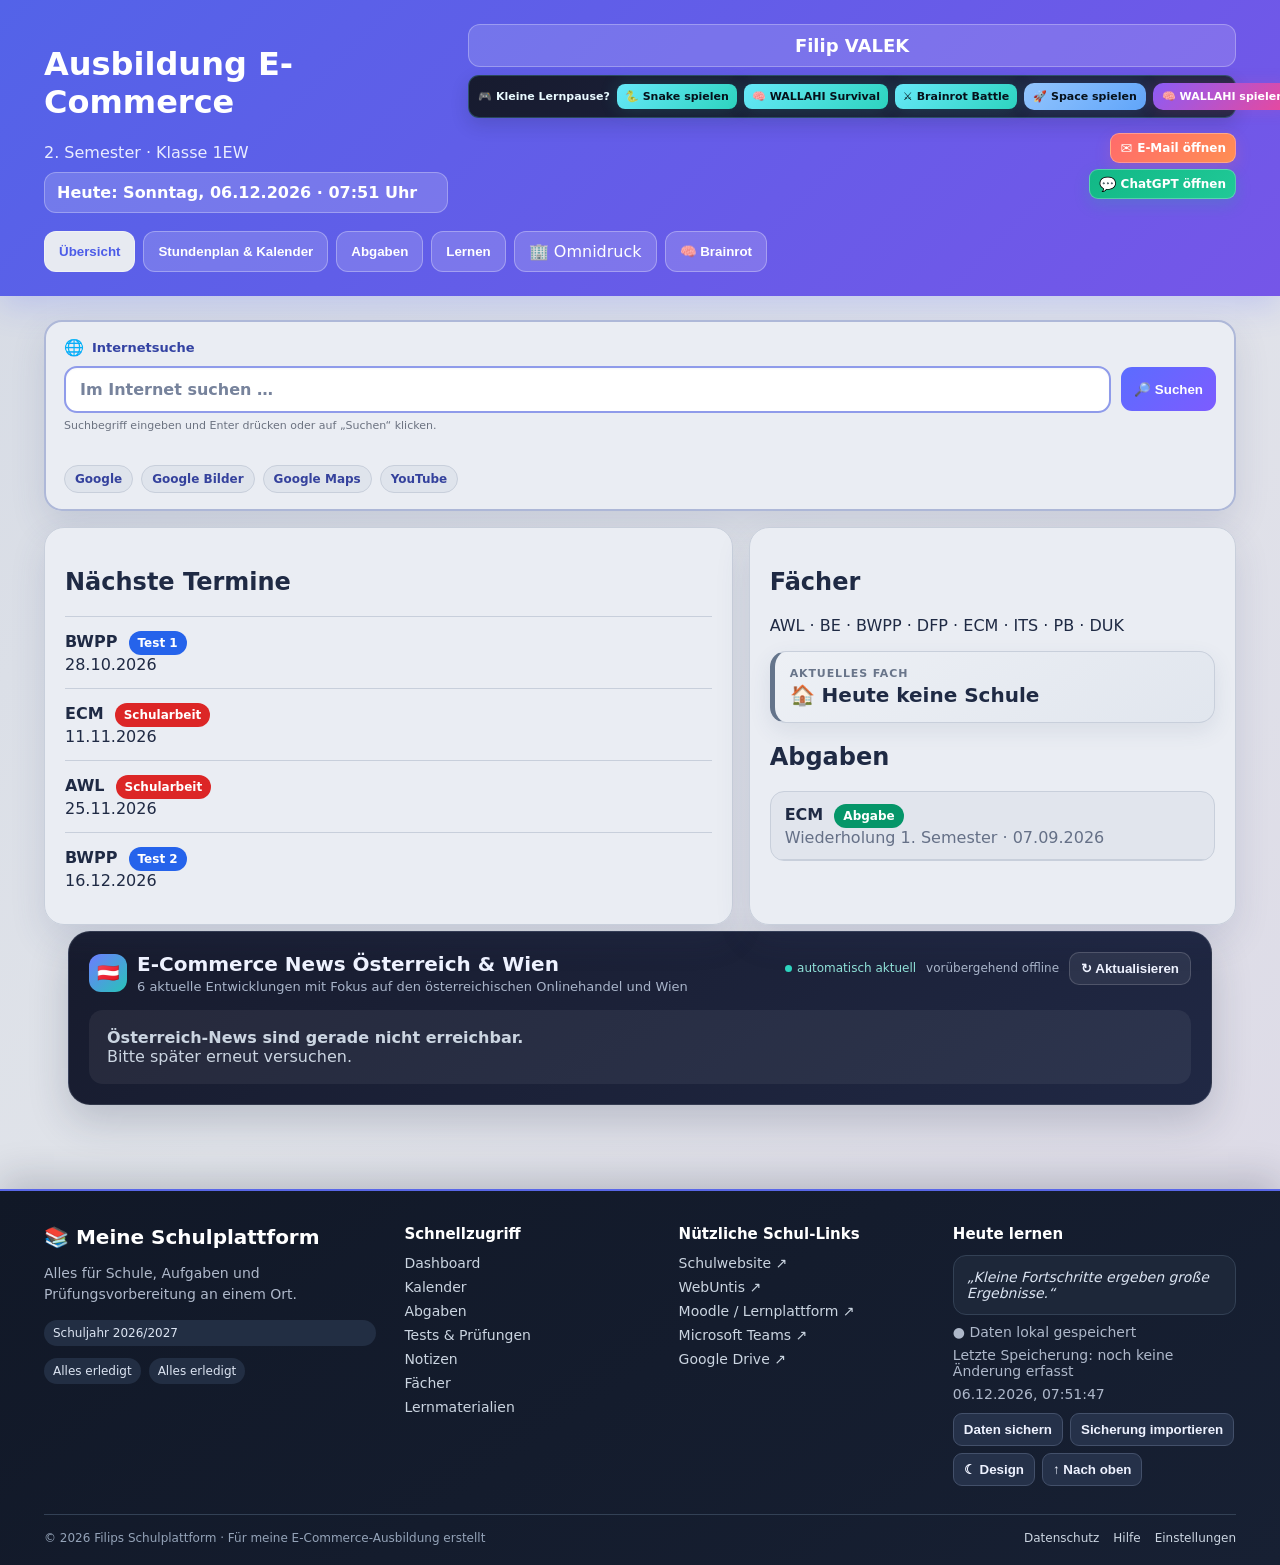
==== commit 57c15948: "Add Brainrot Battle to overview games" ====
--- a/index.html
+++ b/index.html
@@ -8,158 +8,14 @@
 </head>
 <body>
 <header>
-  <div class="toprow">
-    <div>
-      <h1>Ausbildung E-Commerce</h1>
-      <div class="sub">2. Semester · Klasse 1EW</div>
-      <div class="today-box" id="todayBox">Heute wird geladen …</div>
-    </div>
-    <div class="student-name">Filip VALEK</div>
-  </div>
-  <nav>
-    <button class="tab active" onclick="showPage('home',this)">Übersicht</button>
-    <button class="tab" onclick="showPage('schedule',this)">Stundenplan & Kalender</button>
-    <button class="tab" onclick="showPage('assignments',this)">Abgaben</button>
-    <button class="tab" onclick="showPage('learn',this)">Lernen</button>
-    <a class="tab" href="company.html">🏢 Omnidruck</a>
-  </nav>
+  <div class="toprow"><div><h1>Ausbildung E-Commerce</h1><div class="sub">2. Semester · Klasse 1EW</div><div class="today-box" id="todayBox">Heute wird geladen …</div></div><div class="student-name">Filip VALEK</div></div>
+  <nav><button class="tab active" onclick="showPage('home',this)">Übersicht</button><button class="tab" onclick="showPage('schedule',this)">Stundenplan & Kalender</button><button class="tab" onclick="showPage('assignments',this)">Abgaben</button><button class="tab" onclick="showPage('learn',this)">Lernen</button><a class="tab" href="company.html">🏢 Omnidruck</a></nav>
 </header>
-
 <div class="wrap">
-  <section id="home" class="page active">
-    <div class="grid">
-      <div class="card s7">
-        <h2>Nächste Termine</h2>
-        <div class="item"><b>BWPP</b> <span class="type-badge type-test">Test 1</span><br>28.10.2026</div>
-        <div class="item"><b>ECM</b> <span class="type-badge type-schularbeit">Schularbeit</span><br>11.11.2026</div>
-        <div class="item"><b>AWL</b> <span class="type-badge type-schularbeit">Schularbeit</span><br>25.11.2026</div>
-        <div class="item"><b>BWPP</b> <span class="type-badge type-test">Test 2</span><br>16.12.2026</div>
-      </div>
-      <div class="card s5">
-        <h2>Fächer</h2>
-        <p>AWL · BE · BWPP · DFP · ECM · ITS · PB · DUK</p>
-        <h2>Abgaben</h2>
-        <div class="overview-assignments">
-          <a class="overview-link" onclick="goAssignment('ECM')"><b>ECM</b> <span class="type-badge type-abgabe">Abgabe</span><br><span class="muted">Wiederholung 1. Semester · 07.09.2026</span></a>
-        </div>
-      </div>
-    </div>
-  </section>
-
-  <section id="schedule" class="page">
-    <div class="card">
-      <h2>Stundenplan</h2>
-      <div class="schedule">
-        <div class="day" id="mondayCard">
-          <h3>Montag</h3>
-          <div class="lesson"><span>07:30–09:10</span><b>ECM</b></div>
-          <div class="lesson"><span>09:10–10:00</span><b>DFP</b></div>
-          <div class="lesson pause"><span>10:00–10:15</span><b>☕ Pause</b></div>
-          <div class="lesson"><span>10:15–11:05</span><b>BE</b></div>
-          <div class="lesson"><span>11:05–11:55</span><b>PB</b></div>
-          <div class="lesson free"><span>11:55–13:00</span><b>Freistunde</b></div>
-          <div class="lesson"><span>13:00–15:30</span><b>AWL</b></div>
-        </div>
-        <div class="day" id="wednesdayCard">
-          <h3>Mittwoch</h3>
-          <div class="lesson"><span>07:30–08:20</span><b>DFP</b></div>
-          <div class="lesson"><span>08:20–10:00</span><b>ITS</b></div>
-          <div class="lesson pause"><span>10:00–10:15</span><b>☕ Pause</b></div>
-          <div class="lesson"><span>10:15–11:05</span><b>AWL</b></div>
-          <div class="lesson"><span>11:05–11:55</span><b>BWPP</b></div>
-          <div class="lesson free"><span>11:55–13:00</span><b>Freistunde</b></div>
-          <div class="lesson"><span>13:00–14:40</span><b>DUK</b></div>
-        </div>
-      </div>
-
-      <div class="calendar-wrap">
-        <div class="cal-head">
-          <div>
-            <h2 style="margin-bottom:4px">Österreich / Wien Kalender</h2>
-            <div class="muted">Schuljahr 2026/27 · Feiertage, Wiener Schulferien und deine Termine</div>
-          </div>
-          <div>
-            <button class="secondary" onclick="changeMonth(-1)">←</button>
-            <button class="secondary" onclick="goToday()">Heute</button>
-            <button class="secondary" onclick="changeMonth(1)">→</button>
-          </div>
-        </div>
-        <div class="search-box">
-          <b>Termine suchen</b>
-          <div class="search-row">
-            <input id="eventSearch" placeholder="z. B. Test, Schularbeit, BWPP, ECM …" onkeydown="if(event.key==='Enter')searchEvents()">
-            <button onclick="searchEvents()">Suchen</button>
-          </div>
-          <div id="searchResults" class="search-results"></div>
-        </div>
-        <h3 id="monthTitle"></h3>
-        <div class="calendar" id="calendar"></div>
-        <div class="legend">
-          <span class="l-h">Feiertag</span><span class="l-s">Schulfrei / Ferien</span><span class="l-test">Test</span><span class="l-schularbeit">Schularbeit</span><span class="l-praesentation">Präsentation</span><span class="l-pruefung">Prüfung</span><span class="l-abgabe">Abgabe</span>
-        </div>
-        <div class="event-list" id="eventList"></div>
-        <div id="eventDetails" class="event-details">
-          <h3 id="detailTitle"></h3>
-          <div id="detailMeta" class="muted"></div>
-          <div class="stoff-box"><b>📚 Prüfungsstoff</b><div id="detailStoff"></div></div>
-          <div style="margin-top:12px"><button id="detailLearnBtn" onclick="goLearnFromEvent()">Zum Lernen</button> <button class="secondary" onclick="closeEventDetails()">Schließen</button></div>
-        </div>
-      </div>
-    </div>
-  </section>
-
-  <section id="assignments" class="page">
-    <div id="folders">
-      <h2>Abgaben nach Fach</h2>
-      <div class="subject-grid" id="assignmentFolders"></div>
-    </div>
-    <div id="subjectView" class="subject-page">
-      <button class="secondary" onclick="closeSubject()">← Zurück</button>
-      <h2 id="subjectTitle"></h2>
-      <div class="category"><h3>📌 Offene Abgaben</h3><div class="muted">Keine offenen Abgaben gespeichert.</div></div>
-      <div class="category"><h3>✅ Erledigte Abgaben</h3><div id="doneAssignments"></div></div>
-      <div class="category"><h3>📝 Übungen / Arbeitsblätter</h3><div class="muted">Noch keine Übungen gespeichert.</div></div>
-      <div class="category"><h3>📚 Unterlagen / Lernstoff</h3><div class="muted">Noch keine Unterlagen gespeichert.</div></div>
-      <div class="category"><h3>💡 Lösungen / Antworten</h3><div id="solutions"></div></div>
-    </div>
-  </section>
-
-  <section id="learn" class="page">
-    <div class="card">
-      <div class="learn-hero">
-        <div>
-          <h2>🎓 Lernzentrum</h2>
-          <p class="muted">Hier sammelst du den Lernstoff aus deinen Schulunterlagen. Ich kann daraus später Lernzettel, Karteikarten, Fragen, Probeprüfungen und Wiederholungen vorbereiten und diese Seite aktualisieren.</p>
-        </div>
-        <button onclick="openStudySubject('ECM')">Mit ECM starten</button>
-      </div>
-      <div class="learn-tools">
-        <div class="tool-card"><h3>📚 Lernstoff</h3><p class="muted">Zusammenfassungen, Begriffe und Themen aus deinen Unterlagen.</p></div>
-        <div class="tool-card"><h3>🧠 Üben</h3><p class="muted">Offene Fragen, Karteikarten und Wiederholungsfragen.</p></div>
-        <div class="tool-card"><h3>📝 Probeprüfung</h3><p class="muted">Prüfungen mit Lösungen, passend zu deinem gespeicherten Stoff.</p></div>
-      </div>
-      <h2 style="margin-top:24px">Fächer</h2>
-      <div class="subject-grid" id="studyFolders"></div>
-    </div>
-    <div id="studySubjectView" class="study-subject card" style="margin-top:16px">
-      <button class="secondary" onclick="closeStudySubject()">← Zurück zu allen Fächern</button>
-      <h2 id="studyTitle"></h2>
-      <div class="grid">
-        <div class="card s5"><h3>Lernstatus</h3><div class="progress"><span id="studyProgress" style="width:0%"></span></div><p id="studyProgressText" class="muted">Noch kein Lernfortschritt gespeichert.</p><h3>Nächster Termin</h3><div id="nextStudyEvent" class="muted">Noch kein Termin.</div></div>
-        <div class="card s7"><h3>Verfügbare Lernpakete</h3><div id="studyPackages"></div></div>
-      </div>
-      <div class="category" style="margin-top:16px"><h3>🧠 Fragen zum Üben</h3><div id="studyQuestions"></div></div>
-    </div>
-  </section>
+<section id="home" class="page active"><div class="grid"><div class="card s7"><h2>Nächste Termine</h2><div class="item"><b>BWPP</b> <span class="type-badge type-test">Test 1</span><br>28.10.2026</div><div class="item"><b>ECM</b> <span class="type-badge type-schularbeit">Schularbeit</span><br>11.11.2026</div><div class="item"><b>AWL</b> <span class="type-badge type-schularbeit">Schularbeit</span><br>25.11.2026</div><div class="item"><b>BWPP</b> <span class="type-badge type-test">Test 2</span><br>16.12.2026</div></div><div class="card s5"><h2>Fächer</h2><p>AWL · BE · BWPP · DFP · ECM · ITS · PB · DUK</p><h2>Abgaben</h2><div class="overview-assignments"><a class="overview-link" onclick="goAssignment('ECM')"><b>ECM</b> <span class="type-badge type-abgabe">Abgabe</span><br><span class="muted">Wiederholung 1. Semester · 07.09.2026</span></a></div></div></div></section>
+<section id="schedule" class="page"><div class="card"><h2>Stundenplan</h2><div class="schedule"><div class="day" id="mondayCard"><h3>Montag</h3><div class="lesson"><span>07:30–09:10</span><b>ECM</b></div><div class="lesson"><span>09:10–10:00</span><b>DFP</b></div><div class="lesson pause"><span>10:00–10:15</span><b>☕ Pause</b></div><div class="lesson"><span>10:15–11:05</span><b>BE</b></div><div class="lesson"><span>11:05–11:55</span><b>PB</b></div><div class="lesson free"><span>11:55–13:00</span><b>Freistunde</b></div><div class="lesson"><span>13:00–15:30</span><b>AWL</b></div></div><div class="day" id="wednesdayCard"><h3>Mittwoch</h3><div class="lesson"><span>07:30–08:20</span><b>DFP</b></div><div class="lesson"><span>08:20–10:00</span><b>ITS</b></div><div class="lesson pause"><span>10:00–10:15</span><b>☕ Pause</b></div><div class="lesson"><span>10:15–11:05</span><b>AWL</b></div><div class="lesson"><span>11:05–11:55</span><b>BWPP</b></div><div class="lesson free"><span>11:55–13:00</span><b>Freistunde</b></div><div class="lesson"><span>13:00–14:40</span><b>DUK</b></div></div></div><div class="calendar-wrap"><div class="cal-head"><div><h2 style="margin-bottom:4px">Österreich / Wien Kalender</h2><div class="muted">Schuljahr 2026/27 · Feiertage, Wiener Schulferien und deine Termine</div></div><div><button class="secondary" onclick="changeMonth(-1)">←</button><button class="secondary" onclick="goToday()">Heute</button><button class="secondary" onclick="changeMonth(1)">→</button></div></div><div class="search-box"><b>Termine suchen</b><div class="search-row"><input id="eventSearch" placeholder="z. B. Test, Schularbeit, BWPP, ECM …" onkeydown="if(event.key==='Enter')searchEvents()"><button onclick="searchEvents()">Suchen</button></div><div id="searchResults" class="search-results"></div></div><h3 id="monthTitle"></h3><div class="calendar" id="calendar"></div><div class="legend"><span class="l-h">Feiertag</span><span class="l-s">Schulfrei / Ferien</span><span class="l-test">Test</span><span class="l-schularbeit">Schularbeit</span><span class="l-praesentation">Präsentation</span><span class="l-pruefung">Prüfung</span><span class="l-abgabe">Abgabe</span></div><div class="event-list" id="eventList"></div><div id="eventDetails" class="event-details"><h3 id="detailTitle"></h3><div id="detailMeta" class="muted"></div><div class="stoff-box"><b>📚 Prüfungsstoff</b><div id="detailStoff"></div></div><div style="margin-top:12px"><button id="detailLearnBtn" onclick="goLearnFromEvent()">Zum Lernen</button> <button class="secondary" onclick="closeEventDetails()">Schließen</button></div></div></div></div></section>
+<section id="assignments" class="page"><div id="folders"><h2>Abgaben nach Fach</h2><div class="subject-grid" id="assignmentFolders"></div></div><div id="subjectView" class="subject-page"><button class="secondary" onclick="closeSubject()">← Zurück</button><h2 id="subjectTitle"></h2><div class="category"><h3>📌 Offene Abgaben</h3><div class="muted">Keine offenen Abgaben gespeichert.</div></div><div class="category"><h3>✅ Erledigte Abgaben</h3><div id="doneAssignments"></div></div><div class="category"><h3>📝 Übungen / Arbeitsblätter</h3><div class="muted">Noch keine Übungen gespeichert.</div></div><div class="category"><h3>📚 Unterlagen / Lernstoff</h3><div class="muted">Noch keine Unterlagen gespeichert.</div></div><div class="category"><h3>💡 Lösungen / Antworten</h3><div id="solutions"></div></div></div></section>
+<section id="learn" class="page"><div class="card"><div class="learn-hero"><div><h2>🎓 Lernzentrum</h2><p class="muted">Hier sammelst du den Lernstoff aus deinen Schulunterlagen. Ich kann daraus später Lernzettel, Karteikarten, Fragen, Probeprüfungen und Wiederholungen vorbereiten und diese Seite aktualisieren.</p></div><button onclick="openStudySubject('ECM')">Mit ECM starten</button></div><div class="learn-tools"><div class="tool-card"><h3>📚 Lernstoff</h3><p class="muted">Zusammenfassungen, Begriffe und Themen aus deinen Unterlagen.</p></div><div class="tool-card"><h3>🧠 Üben</h3><p class="muted">Offene Fragen, Karteikarten und Wiederholungsfragen.</p></div><div class="tool-card"><h3>📝 Probeprüfung</h3><p class="muted">Prüfungen mit Lösungen, passend zu deinem gespeicherten Stoff.</p></div></div><h2 style="margin-top:24px">Fächer</h2><div class="subject-grid" id="studyFolders"></div></div><div id="studySubjectView" class="study-subject card" style="margin-top:16px"><button class="secondary" onclick="closeStudySubject()">← Zurück zu allen Fächern</button><h2 id="studyTitle"></h2><div class="grid"><div class="card s5"><h3>Lernstatus</h3><div class="progress"><span id="studyProgress" style="width:0%"></span></div><p id="studyProgressText" class="muted">Noch kein Lernfortschritt gespeichert.</p><h3>Nächster Termin</h3><div id="nextStudyEvent" class="muted">Noch kein Termin.</div></div><div class="card s7"><h3>Verfügbare Lernpakete</h3><div id="studyPackages"></div></div></div><div class="category" style="margin-top:16px"><h3>🧠 Fragen zum Üben</h3><div id="studyQuestions"></div></div></div></section>
 </div>
-
-<footer class="relax-footer">
-  <div class="relax-inner">
-    <div class="relax-copy"><b>🎮 Kleine Lernpause?</b><span>Snake starten, kurz abschalten und danach weitermachen.</span></div>
-    <a class="relax-btn" href="snake.html">🐍 Snake spielen</a>
-  </div>
-</footer>
-
-<script src="script.js" defer></script>
-</body>
-</html>
+<footer class="relax-footer"><div class="relax-inner"><div class="relax-copy"><b>🎮 Kleine Lernpause?</b><span>Such dir ein Spiel aus und danach geht’s weiter.</span></div><a class="relax-btn" href="snake.html">🐍 Snake spielen</a><a class="relax-btn" href="wallahi.html">🧠 WALLAHI Survival</a><a class="relax-btn" href="wallahi-battle.html">⚔️ Brainrot Battle</a></div></footer>
+<script src="script.js" defer></script></body></html>
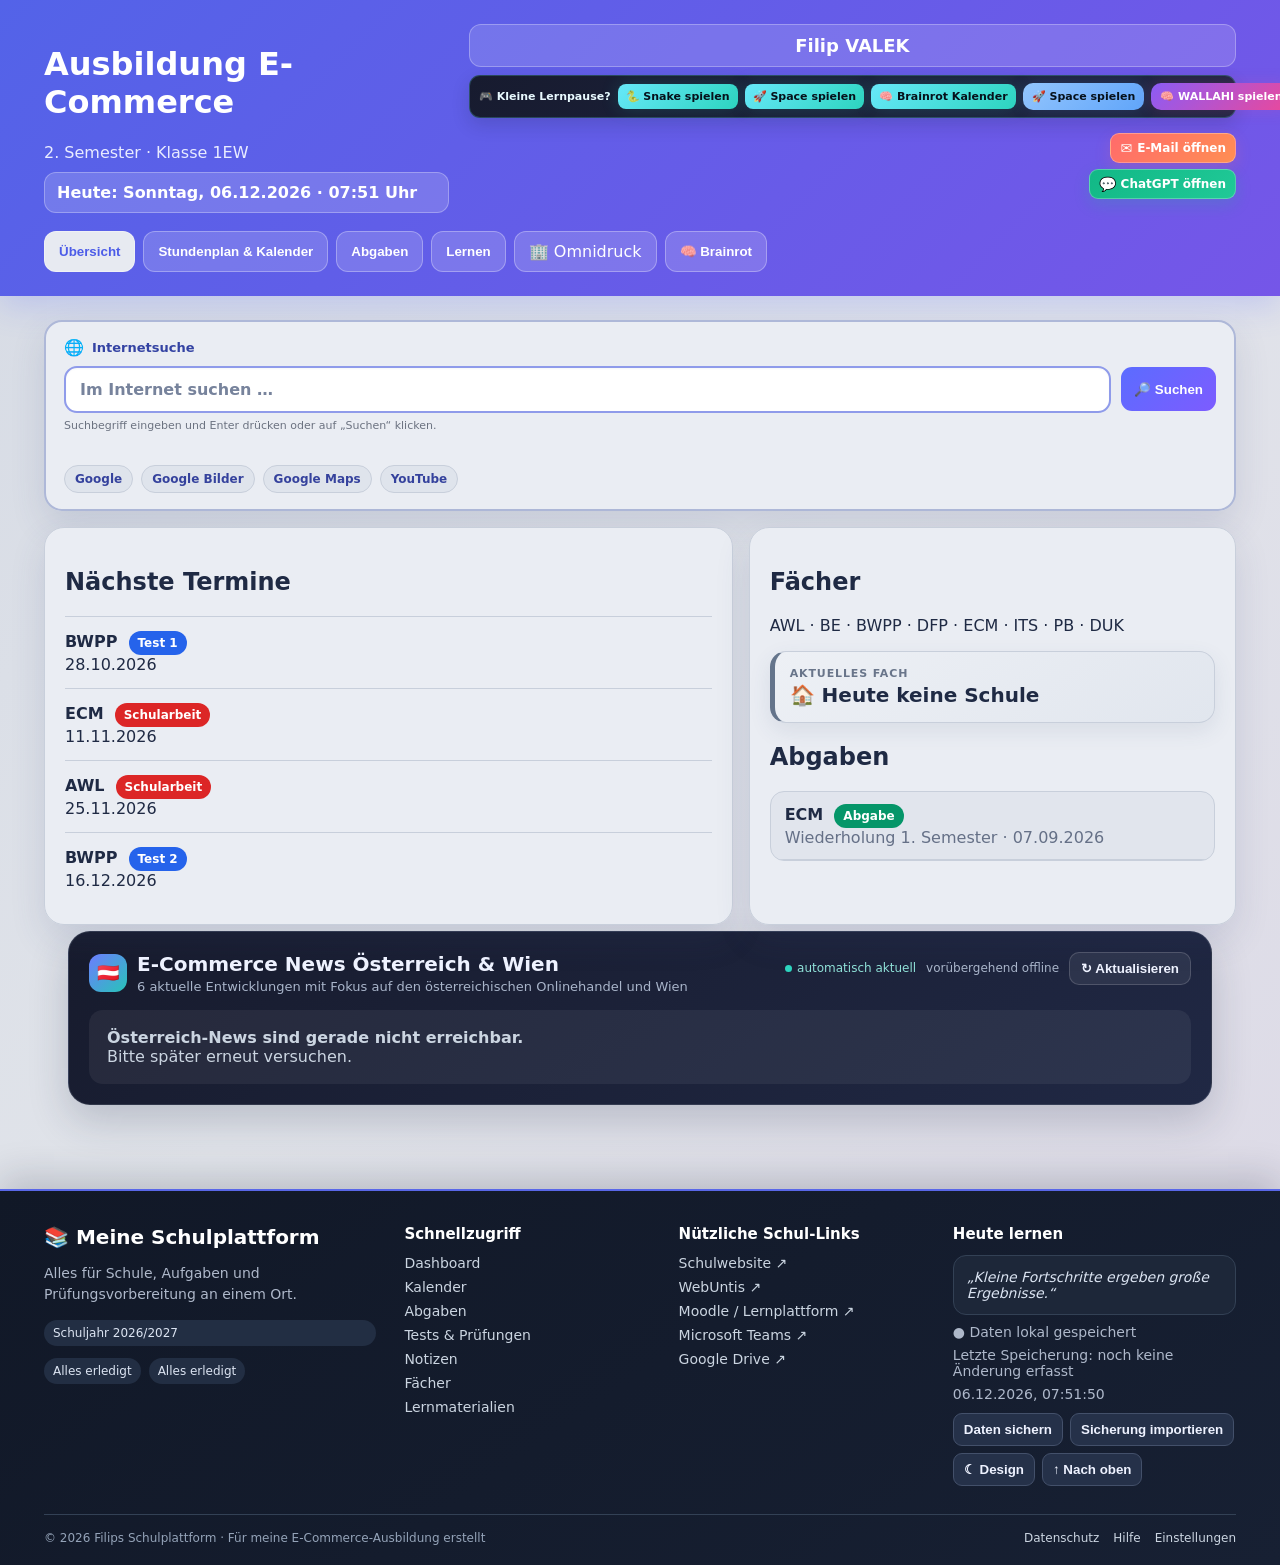
==== commit 0da9458a: "Remove Wallahi games from overview" ====
--- a/index.html
+++ b/index.html
@@ -17,5 +17,5 @@
 <section id="assignments" class="page"><div id="folders"><h2>Abgaben nach Fach</h2><div class="subject-grid" id="assignmentFolders"></div></div><div id="subjectView" class="subject-page"><button class="secondary" onclick="closeSubject()">← Zurück</button><h2 id="subjectTitle"></h2><div class="category"><h3>📌 Offene Abgaben</h3><div class="muted">Keine offenen Abgaben gespeichert.</div></div><div class="category"><h3>✅ Erledigte Abgaben</h3><div id="doneAssignments"></div></div><div class="category"><h3>📝 Übungen / Arbeitsblätter</h3><div class="muted">Noch keine Übungen gespeichert.</div></div><div class="category"><h3>📚 Unterlagen / Lernstoff</h3><div class="muted">Noch keine Unterlagen gespeichert.</div></div><div class="category"><h3>💡 Lösungen / Antworten</h3><div id="solutions"></div></div></div></section>
 <section id="learn" class="page"><div class="card"><div class="learn-hero"><div><h2>🎓 Lernzentrum</h2><p class="muted">Hier sammelst du den Lernstoff aus deinen Schulunterlagen. Ich kann daraus später Lernzettel, Karteikarten, Fragen, Probeprüfungen und Wiederholungen vorbereiten und diese Seite aktualisieren.</p></div><button onclick="openStudySubject('ECM')">Mit ECM starten</button></div><div class="learn-tools"><div class="tool-card"><h3>📚 Lernstoff</h3><p class="muted">Zusammenfassungen, Begriffe und Themen aus deinen Unterlagen.</p></div><div class="tool-card"><h3>🧠 Üben</h3><p class="muted">Offene Fragen, Karteikarten und Wiederholungsfragen.</p></div><div class="tool-card"><h3>📝 Probeprüfung</h3><p class="muted">Prüfungen mit Lösungen, passend zu deinem gespeicherten Stoff.</p></div></div><h2 style="margin-top:24px">Fächer</h2><div class="subject-grid" id="studyFolders"></div></div><div id="studySubjectView" class="study-subject card" style="margin-top:16px"><button class="secondary" onclick="closeStudySubject()">← Zurück zu allen Fächern</button><h2 id="studyTitle"></h2><div class="grid"><div class="card s5"><h3>Lernstatus</h3><div class="progress"><span id="studyProgress" style="width:0%"></span></div><p id="studyProgressText" class="muted">Noch kein Lernfortschritt gespeichert.</p><h3>Nächster Termin</h3><div id="nextStudyEvent" class="muted">Noch kein Termin.</div></div><div class="card s7"><h3>Verfügbare Lernpakete</h3><div id="studyPackages"></div></div></div><div class="category" style="margin-top:16px"><h3>🧠 Fragen zum Üben</h3><div id="studyQuestions"></div></div></div></section>
 </div>
-<footer class="relax-footer"><div class="relax-inner"><div class="relax-copy"><b>🎮 Kleine Lernpause?</b><span>Such dir ein Spiel aus und danach geht’s weiter.</span></div><a class="relax-btn" href="snake.html">🐍 Snake spielen</a><a class="relax-btn" href="wallahi.html">🧠 WALLAHI Survival</a><a class="relax-btn" href="wallahi-battle.html">⚔️ Brainrot Battle</a></div></footer>
+<footer class="relax-footer"><div class="relax-inner"><div class="relax-copy"><b>🎮 Kleine Lernpause?</b><span>Such dir ein Spiel aus und danach geht’s weiter.</span></div><a class="relax-btn" href="snake.html">🐍 Snake spielen</a><a class="relax-btn" href="space-game.html">🚀 Space spielen</a><a class="relax-btn" href="#" onclick="document.getElementById('brainrot-tab')?.click();return false;">🧠 Brainrot Kalender</a></div></footer>
 <script src="script.js" defer></script></body></html>
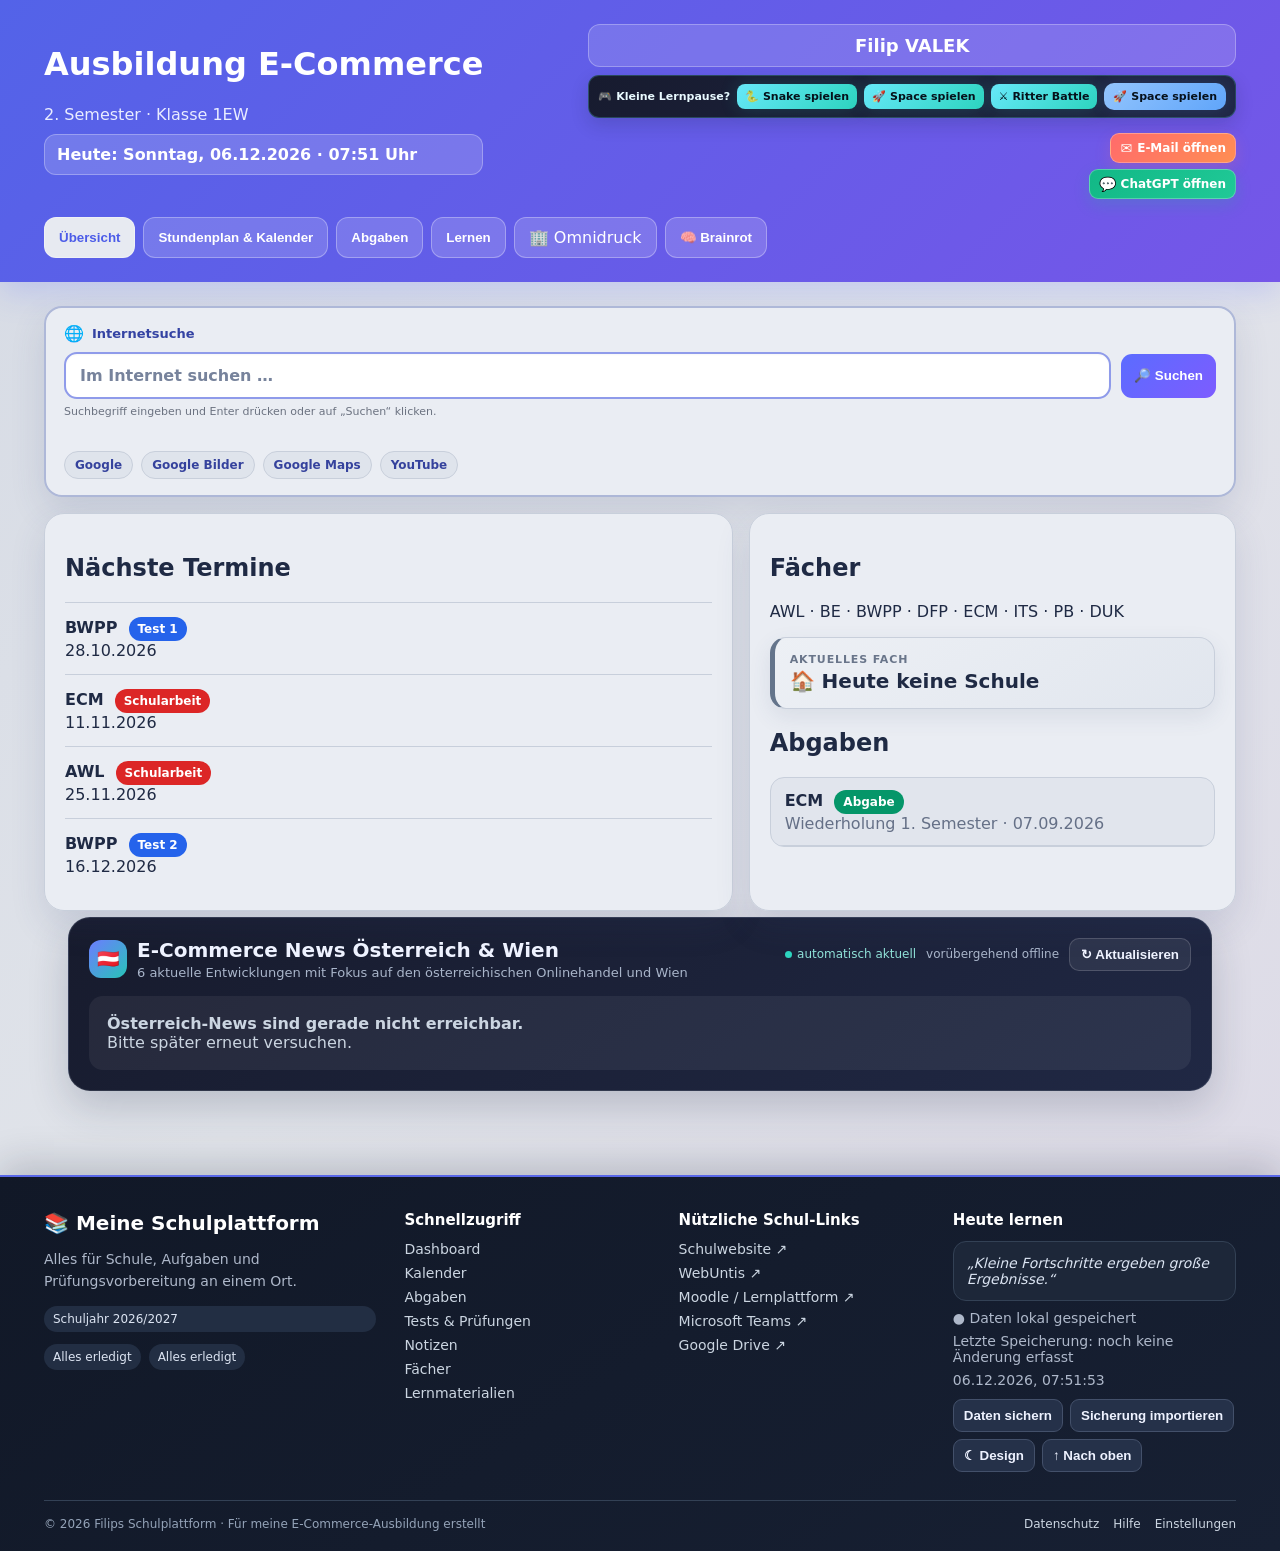
==== commit 4a2e3769: "Restore knight game as third overview game" ====
--- a/index.html
+++ b/index.html
@@ -17,5 +17,5 @@
 <section id="assignments" class="page"><div id="folders"><h2>Abgaben nach Fach</h2><div class="subject-grid" id="assignmentFolders"></div></div><div id="subjectView" class="subject-page"><button class="secondary" onclick="closeSubject()">← Zurück</button><h2 id="subjectTitle"></h2><div class="category"><h3>📌 Offene Abgaben</h3><div class="muted">Keine offenen Abgaben gespeichert.</div></div><div class="category"><h3>✅ Erledigte Abgaben</h3><div id="doneAssignments"></div></div><div class="category"><h3>📝 Übungen / Arbeitsblätter</h3><div class="muted">Noch keine Übungen gespeichert.</div></div><div class="category"><h3>📚 Unterlagen / Lernstoff</h3><div class="muted">Noch keine Unterlagen gespeichert.</div></div><div class="category"><h3>💡 Lösungen / Antworten</h3><div id="solutions"></div></div></div></section>
 <section id="learn" class="page"><div class="card"><div class="learn-hero"><div><h2>🎓 Lernzentrum</h2><p class="muted">Hier sammelst du den Lernstoff aus deinen Schulunterlagen. Ich kann daraus später Lernzettel, Karteikarten, Fragen, Probeprüfungen und Wiederholungen vorbereiten und diese Seite aktualisieren.</p></div><button onclick="openStudySubject('ECM')">Mit ECM starten</button></div><div class="learn-tools"><div class="tool-card"><h3>📚 Lernstoff</h3><p class="muted">Zusammenfassungen, Begriffe und Themen aus deinen Unterlagen.</p></div><div class="tool-card"><h3>🧠 Üben</h3><p class="muted">Offene Fragen, Karteikarten und Wiederholungsfragen.</p></div><div class="tool-card"><h3>📝 Probeprüfung</h3><p class="muted">Prüfungen mit Lösungen, passend zu deinem gespeicherten Stoff.</p></div></div><h2 style="margin-top:24px">Fächer</h2><div class="subject-grid" id="studyFolders"></div></div><div id="studySubjectView" class="study-subject card" style="margin-top:16px"><button class="secondary" onclick="closeStudySubject()">← Zurück zu allen Fächern</button><h2 id="studyTitle"></h2><div class="grid"><div class="card s5"><h3>Lernstatus</h3><div class="progress"><span id="studyProgress" style="width:0%"></span></div><p id="studyProgressText" class="muted">Noch kein Lernfortschritt gespeichert.</p><h3>Nächster Termin</h3><div id="nextStudyEvent" class="muted">Noch kein Termin.</div></div><div class="card s7"><h3>Verfügbare Lernpakete</h3><div id="studyPackages"></div></div></div><div class="category" style="margin-top:16px"><h3>🧠 Fragen zum Üben</h3><div id="studyQuestions"></div></div></div></section>
 </div>
-<footer class="relax-footer"><div class="relax-inner"><div class="relax-copy"><b>🎮 Kleine Lernpause?</b><span>Such dir ein Spiel aus und danach geht’s weiter.</span></div><a class="relax-btn" href="snake.html">🐍 Snake spielen</a><a class="relax-btn" href="space-game.html">🚀 Space spielen</a><a class="relax-btn" href="#" onclick="document.getElementById('brainrot-tab')?.click();return false;">🧠 Brainrot Kalender</a></div></footer>
+<footer class="relax-footer"><div class="relax-inner"><div class="relax-copy"><b>🎮 Kleine Lernpause?</b><span>Such dir ein Spiel aus und danach geht’s weiter.</span></div><a class="relax-btn" href="snake.html">🐍 Snake spielen</a><a class="relax-btn" href="space-game.html">🚀 Space spielen</a><a class="relax-btn" href="wallahi-battle.html">⚔️ Ritter Battle</a></div></footer>
 <script src="script.js" defer></script></body></html>
